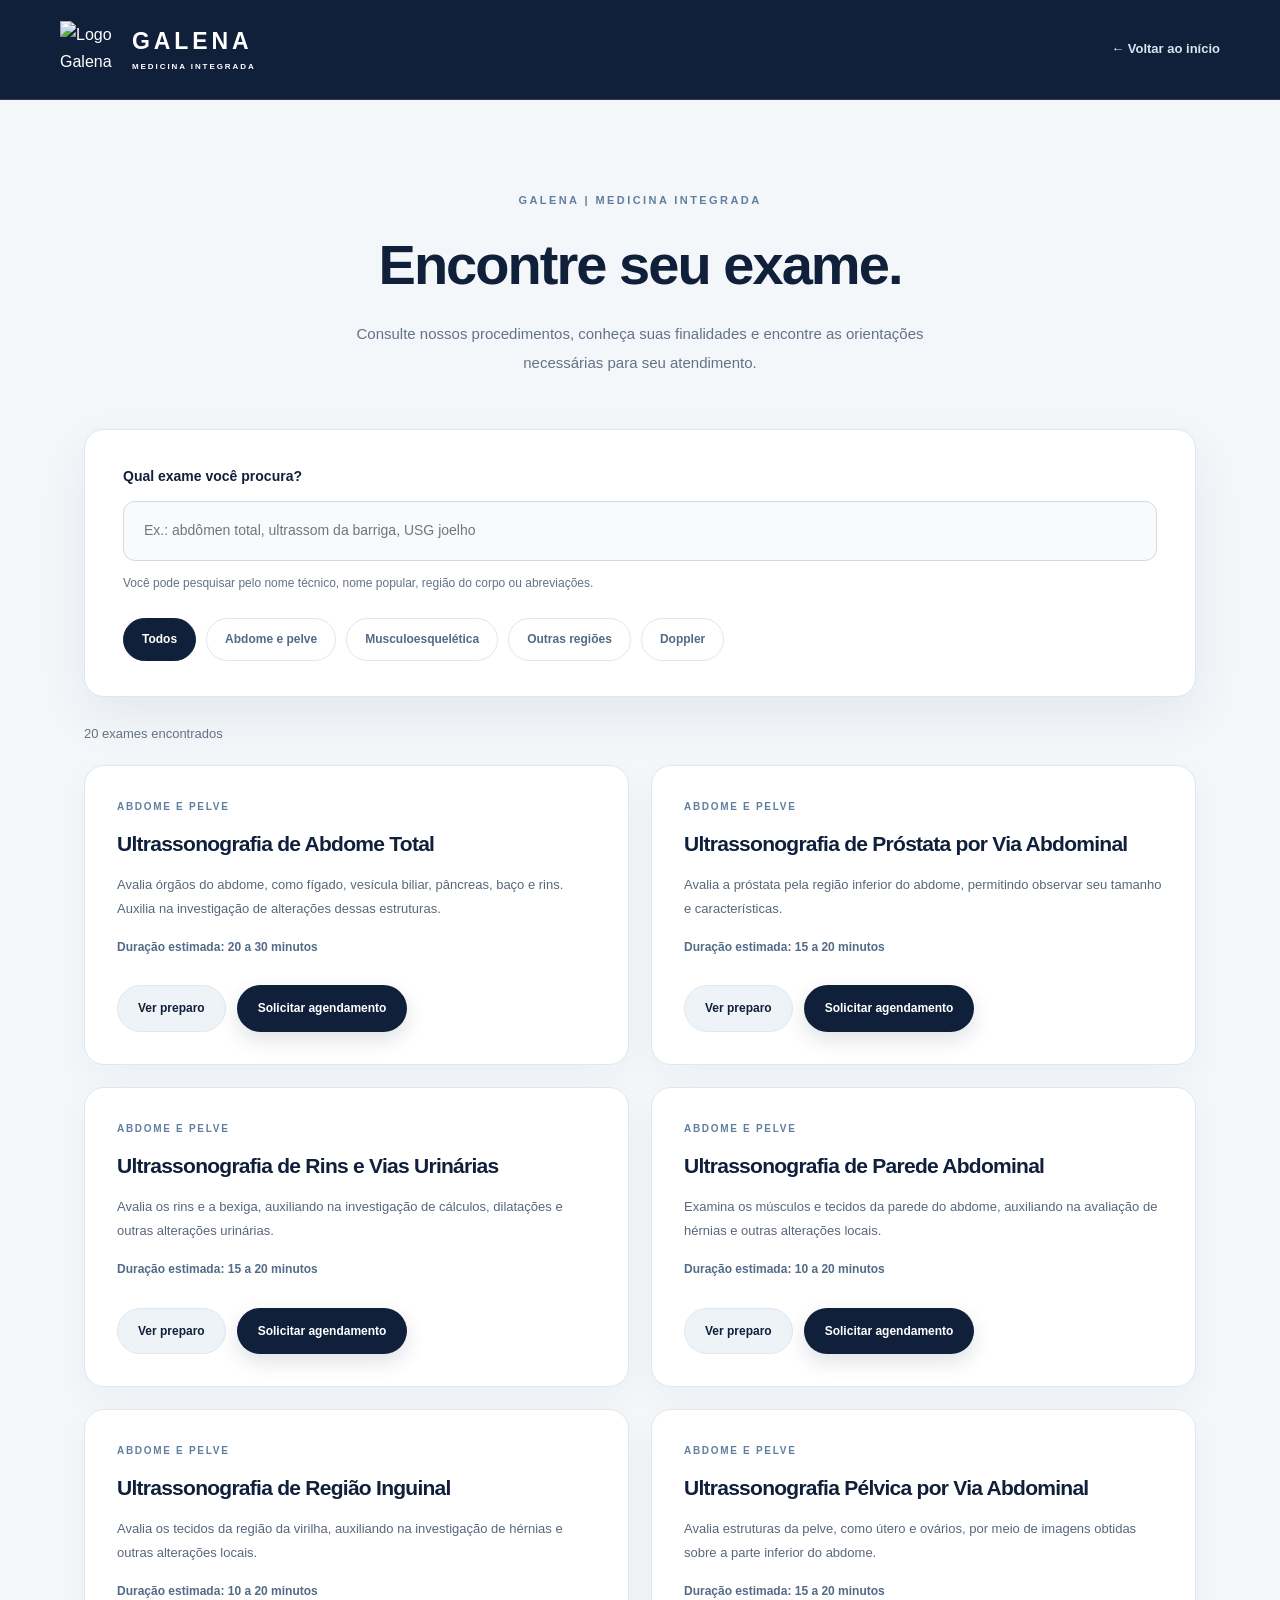
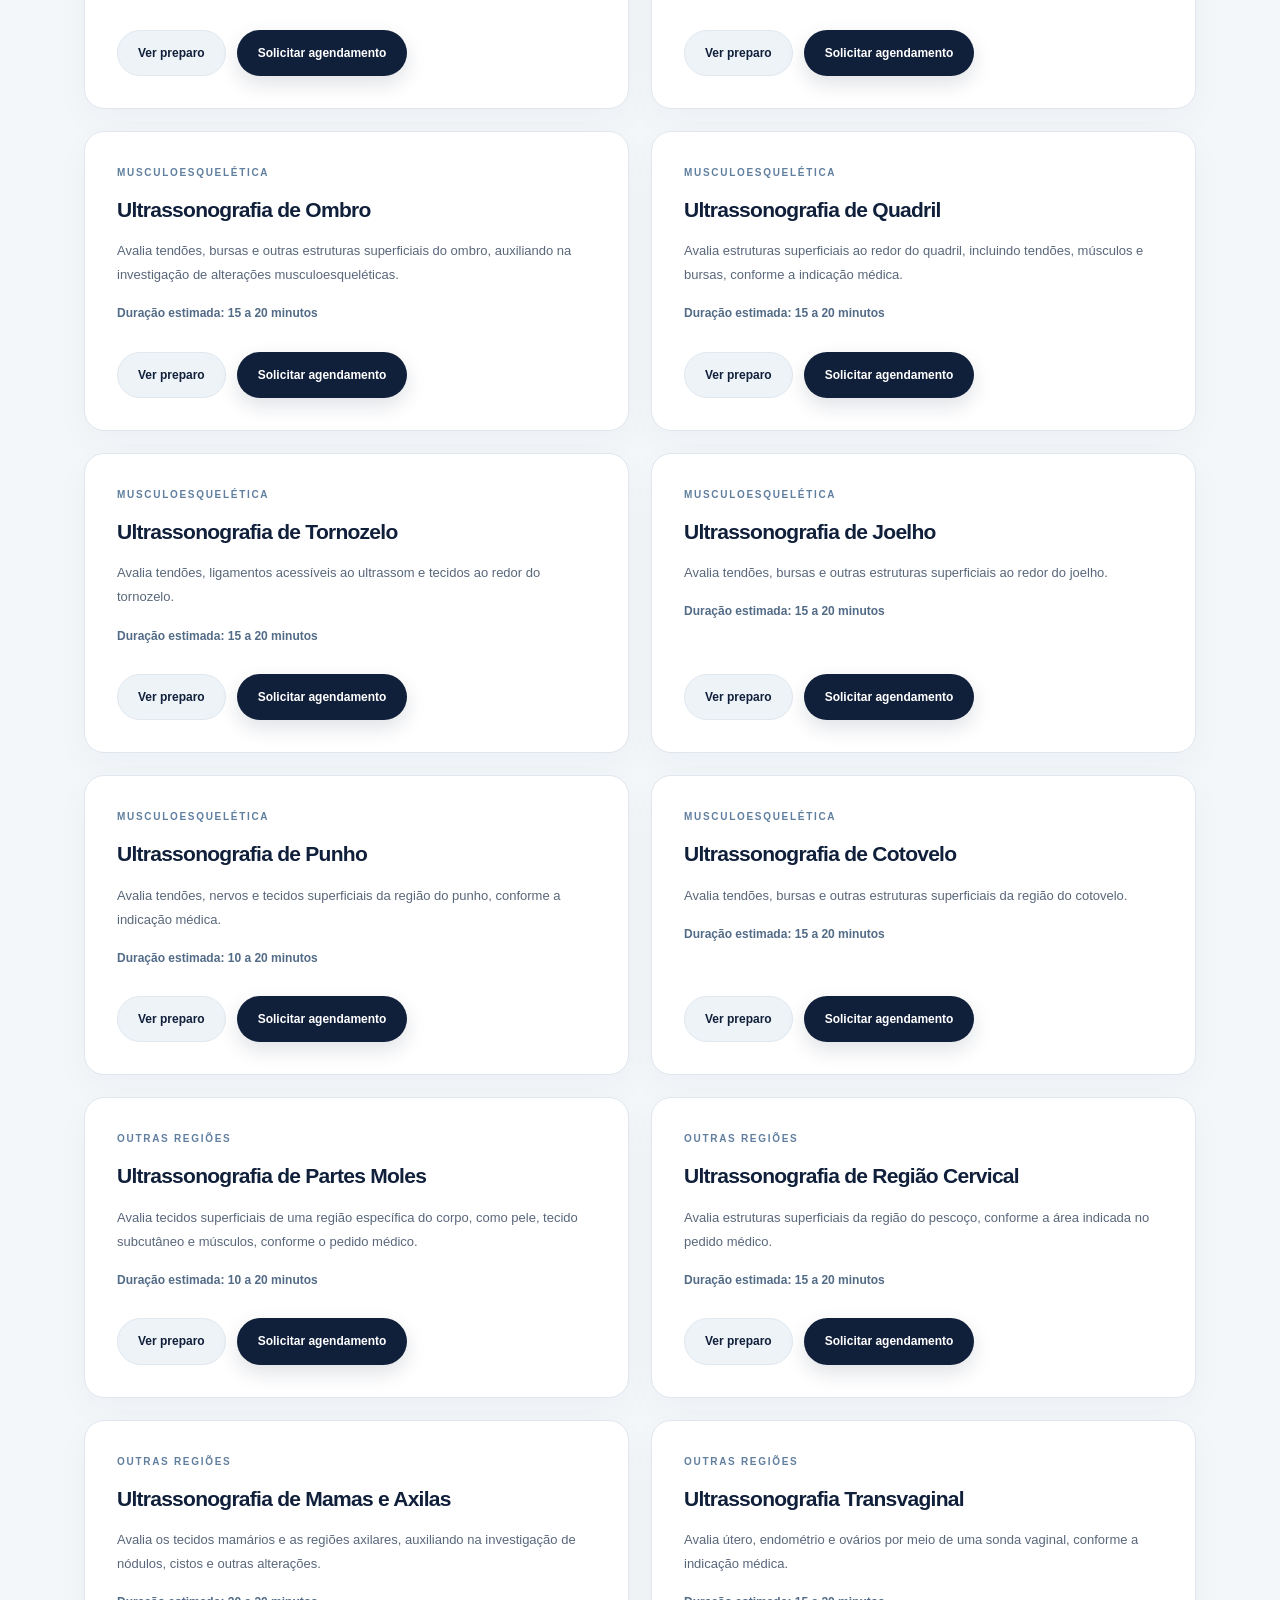
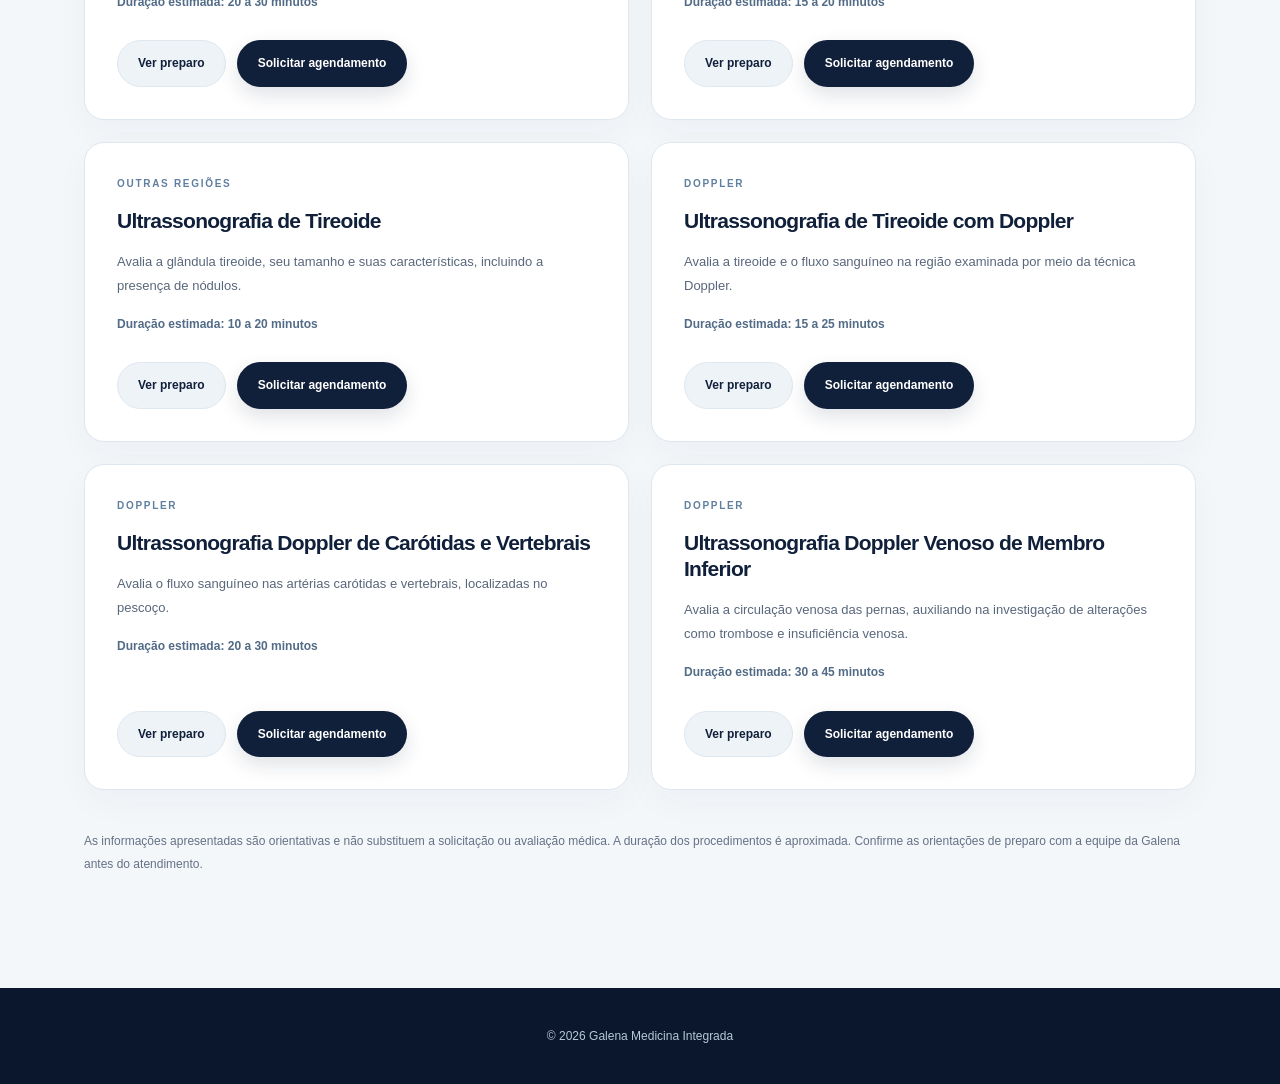
==== exame.html @ 88da8efa "Update exame.html" ====
<!DOCTYPE html>
<html lang="pt-BR">
<head>
  <meta charset="UTF-8">
  <meta name="viewport" content="width=device-width, initial-scale=1.0">
  <meta name="description" content="Consulte exames, orientações e preparos da Galena Medicina Integrada.">
  <title>Exames e Preparos | Galena Medicina Integrada</title>
  <link rel="icon" type="image/png" href="favicon.png">
  <link rel="shortcut icon" href="favicon.png">

  <link href="https://fonts.googleapis.com/css2?family=Montserrat:wght@400;500;600;700;800&family=Playfair+Display:wght@600;700&display=swap" rel="stylesheet">

  
<style>
  :root {
    --azul: #101f3a;
    --azul2: #1b304f;
    --detalhe: #7895b1;
    --texto: #26354b;
    --cinza: #657185;
    --fundo: #f4f7fa;
    --borda: #dfe6ee;
    --branco: #ffffff;
    --sombra: 0 20px 50px rgba(16, 31, 58, 0.065);
  }

  *,
  *::before,
  *::after {
    box-sizing: border-box;
  }

  html {
    scroll-behavior: smooth;
  }

  body {
    margin: 0;
    background: var(--fundo);
    color: var(--texto);
    font-family: "Inter", Arial, sans-serif;
    line-height: 1.7;
  }

  button,
  input,
  a {
    font: inherit;
  }

  button {
    cursor: pointer;
  }

  a {
    text-decoration: none;
    color: inherit;
  }

  button:focus-visible,
  a:focus-visible,
  input:focus-visible {
    outline: 3px solid #8bbce7;
    outline-offset: 3px;
  }

  /* CABEÇALHO */

  header {
    background: var(--azul);
    border-bottom: 1px solid rgba(255, 255, 255, 0.12);
    min-height: 100px;
    padding: 14px max(24px, calc((100vw - 1160px) / 2));
    display: flex;
    align-items: center;
    justify-content: space-between;
    gap: 20px;
  }

  .logo {
    display: inline-flex;
    align-items: center;
    gap: 15px;
    color: #ffffff;
    min-width: 0;
  }

  .logo img {
    width: 57px;
    height: 57px;
    object-fit: contain;
    flex-shrink: 0;
  }

  .texto-logo {
    font-family: "Poppins", Arial, sans-serif;
    font-size: 23px;
    font-weight: 700;
    letter-spacing: 0.17em;
    line-height: 1.15;
  }

  .texto-logo span {
    display: block;
    font-family: "Inter", Arial, sans-serif;
    font-size: 8px;
    font-weight: 700;
    letter-spacing: 0.24em;
    margin-top: 7px;
  }

  .voltar {
    display: inline-flex;
    align-items: center;
    gap: 8px;
    color: #d8e5f0;
    font-size: 13px;
    font-weight: 600;
    transition: color 0.2s;
  }

  .voltar:hover {
    color: #ffffff;
  }

  /* CONTEÚDO PRINCIPAL */

  main {
    max-width: 1160px;
    margin: auto;
    padding: 85px 24px 100px;
  }

  .apresentacao {
    text-align: center;
    max-width: 780px;
    margin: 0 auto 52px;
  }

  .identificacao {
    display: inline-block;
    font-size: 11px;
    letter-spacing: 0.22em;
    font-weight: 800;
    color: #607f9f;
    text-transform: uppercase;
  }

  h1,
  h2,
  h3 {
    font-family: "Poppins", Arial, sans-serif;
    letter-spacing: -0.035em;
    line-height: 1.25;
  }

  h1 {
    font-size: clamp(36px, 4.6vw, 56px);
    font-weight: 800;
    color: var(--azul);
    margin: 18px 0 20px;
  }

  .apresentacao p {
    max-width: 640px;
    margin: 0 auto;
    color: var(--cinza);
    font-size: 15px;
    line-height: 1.9;
  }

  /* PESQUISA */

  .pesquisa {
    background: #ffffff;
    padding: 35px 38px;
    border: 1px solid var(--borda);
    border-radius: 20px;
    box-shadow: var(--sombra);
    margin-bottom: 25px;
  }

  .pesquisa label {
    display: block;
    font-size: 14px;
    font-weight: 700;
    color: var(--azul);
    margin-bottom: 12px;
  }

  .pesquisa input {
    width: 100%;
    border: 1px solid #cddae6;
    border-radius: 12px;
    padding: 17px 20px;
    outline: none;
    font-size: 14px;
    background: #f8fafc;
    color: var(--texto);
    transition: border-color 0.2s, box-shadow 0.2s;
  }

  .pesquisa input:focus {
    border-color: #7895b1;
    box-shadow: 0 0 0 4px rgba(120, 149, 177, 0.16);
  }

  .ajuda-pesquisa {
    font-size: 12px;
    color: var(--cinza);
    line-height: 1.7;
    margin: 12px 0 0;
  }

  /* FILTROS */

  .filtros {
    display: flex;
    flex-wrap: wrap;
    gap: 10px;
    margin-top: 25px;
  }

  .filtro {
    background: #ffffff;
    border: 1px solid var(--borda);
    color: #526b86;
    padding: 10px 18px;
    border-radius: 100px;
    font-size: 12px;
    font-weight: 700;
    transition: all 0.2s;
  }

  .filtro:hover {
    border-color: var(--detalhe);
    background: #f2f6fa;
  }

  .filtro.ativo {
    background: var(--azul);
    color: #ffffff;
    border-color: var(--azul);
  }

  .contador {
    font-size: 13px;
    color: var(--cinza);
    margin: 26px 0 20px;
  }

  /* LISTA DE EXAMES */

  .lista-exames {
    display: grid;
    grid-template-columns: repeat(2, minmax(0, 1fr));
    gap: 22px;
  }

  .cartao-exame {
    background: #ffffff;
    border: 1px solid var(--borda);
    border-radius: 20px;
    padding: 32px;
    display: flex;
    flex-direction: column;
    gap: 16px;
    box-shadow: 0 12px 35px rgba(16, 31, 58, 0.035);
    transition:
      transform 0.25s,
      box-shadow 0.25s,
      border-color 0.25s;
  }

  .cartao-exame:hover {
    transform: translateY(-3px);
    border-color: #c8d8e6;
    box-shadow: var(--sombra);
  }

  .categoria {
    font-size: 10px;
    text-transform: uppercase;
    letter-spacing: 0.17em;
    color: #607f9f;
    font-weight: 800;
  }

  .cartao-exame h2 {
    font-size: 21px;
    font-weight: 700;
    color: var(--azul);
    margin: 0;
  }

  .descricao {
    font-size: 13px;
    line-height: 1.85;
    color: #59677b;
    margin: 0;
  }

  .duracao {
    font-size: 12px;
    color: #526b86;
    font-weight: 700;
  }

  /* BOTÕES */

  .acoes {
    display: flex;
    flex-wrap: wrap;
    gap: 11px;
    margin-top: auto;
    padding-top: 12px;
  }

  .botao {
    display: inline-flex;
    align-items: center;
    justify-content: center;
    min-height: 46px;
    padding: 12px 20px;
    border-radius: 100px;
    font-size: 12px;
    font-weight: 700;
    text-align: center;
    border: 1px solid transparent;
    cursor: pointer;
    transition:
      background 0.2s,
      color 0.2s,
      transform 0.2s;
  }

  .botao:hover {
    transform: translateY(-2px);
  }

  .botao-secundario {
    background: #eef3f8;
    color: var(--azul);
    border-color: #dfe7ef;
  }

  .botao-secundario:hover {
    background: #e0eaf3;
  }

  .botao-whatsapp {
    background: var(--azul);
    color: #ffffff;
    box-shadow: 0 8px 20px rgba(16, 31, 58, 0.13);
  }

  .botao-whatsapp:hover {
    background: var(--azul2);
  }

  /* PREPARO DOS EXAMES */

  .preparo {
    display: none;
    background: #f4f7fa;
    padding: 20px;
    border-radius: 13px;
    border: 1px solid var(--borda);
  }

  .preparo.aberto {
    display: block;
  }

  .preparo h3 {
    color: var(--azul);
    font-size: 14px;
    margin: 0 0 9px;
  }

  .preparo p {
    color: #59677b;
    font-size: 12px;
    line-height: 1.85;
    margin: 0;
  }

  /* AVISOS */

  .aviso {
    margin-top: 40px;
    color: var(--cinza);
    font-size: 12px;
    line-height: 1.9;
  }

  .vazio {
    grid-column: 1 / -1;
    background: #ffffff;
    border: 1px solid var(--borda);
    border-radius: 18px;
    padding: 45px;
    text-align: center;
    color: var(--cinza);
    font-size: 14px;
  }

  /* PÁGINA INDIVIDUAL DO EXAME */

  .pagina-exame {
    max-width: 900px;
    margin: auto;
    padding: 55px;
    background: #ffffff;
    border: 1px solid var(--borda);
    border-radius: 22px;
    box-shadow: var(--sombra);
  }

  .pagina-exame h1 {
    font-size: clamp(29px, 4vw, 44px);
  }

  .pagina-exame > .descricao {
    font-size: 15px;
  }

  .informacao-exame {
    border-top: 1px solid var(--borda);
    margin-top: 28px;
    padding-top: 23px;
  }

  .informacao-exame h2 {
    color: var(--azul);
    font-size: 18px;
  }

  .informacao-exame p {
    color: #59677b;
    font-size: 14px;
    line-height: 1.85;
  }

  .oculto {
    display: none !important;
  }

  /* RODAPÉ */

  footer {
    background: #0b172c;
    color: #b7c9da;
    text-align: center;
    padding: 38px 20px;
    font-size: 12px;
  }

  /* RESPONSIVIDADE */

  @media (max-width: 700px) {
    header {
      min-height: 82px;
      padding: 12px 18px;
    }

    .logo {
      gap: 10px;
    }

    .logo img {
      width: 43px;
      height: 43px;
    }

    .texto-logo {
      font-size: 17px;
      letter-spacing: 0.12em;
    }

    .texto-logo span {
      font-size: 6px;
      letter-spacing: 0.16em;
    }

    .voltar {
      font-size: 11px;
    }

    main {
      padding: 55px 17px 75px;
    }

    .apresentacao {
      margin-bottom: 34px;
    }

    .apresentacao p {
      font-size: 13px;
    }

    .pesquisa {
      padding: 23px 20px;
    }

    .lista-exames {
      grid-template-columns: 1fr;
      gap: 16px;
    }

    .cartao-exame {
      padding: 25px;
    }

    .cartao-exame h2 {
      font-size: 19px;
    }

    .acoes .botao {
      flex: 1;
    }

    .pagina-exame {
      padding: 28px 23px;
    }

    .filtros {
      gap: 8px;
    }

    .filtro {
      padding: 9px 13px;
      font-size: 11px;
    }
  }

  @media (max-width: 380px) {
    .texto-logo {
      font-size: 14px;
    }

    .logo img {
      width: 35px;
      height: 35px;
    }

    .voltar {
      font-size: 10px;
    }

    .acoes {
      flex-direction: column;
    }

    .acoes .botao {
      width: 100%;
    }
  }

  @media (prefers-reduced-motion: reduce) {
    *,
    *::before,
    *::after {
      transition: none !important;
      scroll-behavior: auto !important;
    }
  }
</style>

</head>

<body>

<header>
  <a class="logo" href="index.html">
    <img src="https://i.postimg.cc/yY9Yd94c/OIP.jpg" alt="Logo Galena">
    <div class="texto-logo">
      GALENA
      <span>MEDICINA INTEGRADA</span>
    </div>
  </a>

  <a class="voltar" href="index.html">
    ← Voltar ao início
  </a>
</header>

<main>

  <section id="catalogo">

    <div class="apresentacao">
      <span class="identificacao">
        GALENA | MEDICINA INTEGRADA
      </span>

      <h1>Encontre seu exame.</h1>

      <p>
        Consulte nossos procedimentos, conheça suas finalidades
        e encontre as orientações necessárias para seu atendimento.
      </p>
    </div>

    <div class="pesquisa">
      <label for="busca">
        Qual exame você procura?
      </label>

      <input
        type="search"
        id="busca"
        placeholder="Ex.: abdômen total, ultrassom da barriga, USG joelho"
        autocomplete="off"
      >

      <p class="ajuda-pesquisa">
        Você pode pesquisar pelo nome técnico, nome popular,
        região do corpo ou abreviações.
      </p>

      <div class="filtros" id="filtros"></div>
    </div>

    <p class="contador" id="contador" role="status"></p>

    <div class="lista-exames" id="lista-exames"></div>

    <p class="aviso">
      As informações apresentadas são orientativas e não substituem
      a solicitação ou avaliação médica. A duração dos procedimentos
      é aproximada. Confirme as orientações de preparo com a equipe
      da Galena antes do atendimento.
    </p>

  </section>

  <section class="pagina-exame oculto" id="detalhe">

    <span class="identificacao">
      GALENA | MEDICINA INTEGRADA
    </span>

    <h1 id="titulo-exame"></h1>

    <p class="descricao" id="descricao-exame"></p>

    <div class="informacao-exame">
      <h2>Sobre o exame</h2>
      <p id="sobre-exame"></p>
    </div>

    <div class="informacao-exame">
      <h2>Duração estimada</h2>
      <p id="tempo-exame"></p>
    </div>

    <div class="informacao-exame">
      <h2>Preparo e orientações</h2>
      <p id="preparo-exame"></p>
      <p>
        Confirme o preparo específico no momento do agendamento.
      </p>
    </div>

    <div class="acoes">
      <a
        id="botao-agendamento"
        class="botao botao-whatsapp"
        target="_blank"
        rel="noopener noreferrer"
      >
        Solicitar agendamento pelo WhatsApp
      </a>

      <a href="exames.html" class="botao botao-secundario">
        Ver todos os exames
      </a>
    </div>

  </section>

</main>

<footer>
  © 2026 Galena Medicina Integrada
</footer>

<script>
"use strict";

/* ==========================================
   CONFIGURAÇÕES
========================================== */

const WHATSAPP = "5541996895420";

const categorias = [
  "Todos",
  "Abdome e pelve",
  "Musculoesquelética",
  "Outras regiões",
  "Doppler"
];

/* ==========================================
   CATÁLOGO DE EXAMES
========================================== */

const exames = [

  {
    id: "abdominal",
    nome: "Ultrassonografia de Abdome Total",
    categoria: "Abdome e pelve",
    tempo: "20 a 30 minutos",
    descricao: "Avalia órgãos do abdome, como fígado, vesícula biliar, pâncreas, baço e rins. Auxilia na investigação de alterações dessas estruturas.",
    preparo: "Conforme orientação informada pela clínica: exames pela manhã, 8 horas de jejum; à tarde, 6 horas de jejum. Confirme as orientações sobre água e medicamentos com a equipe.",
    termos: [
      "abdomen", "abdômen", "abdome",
      "abdomen total", "abdômen total",
      "abdome total", "abd total",
      "barriga", "ultrassom da barriga",
      "ultrassom abdominal", "eco abdominal",
      "ecografia abdominal", "usg abdomen",
      "usg abdome", "usg abd total",
      "figado", "fígado", "vesicula",
      "vesícula", "ultrassom de abdomen"
    ]
  },

  {
    id: "prostata",
    nome: "Ultrassonografia de Próstata por Via Abdominal",
    categoria: "Abdome e pelve",
    tempo: "15 a 20 minutos",
    descricao: "Avalia a próstata pela região inferior do abdome, permitindo observar seu tamanho e características.",
    preparo: "Geralmente requer bexiga cheia. Confirme com a equipe a quantidade de água e a antecedência necessária.",
    termos: [
      "prostata", "próstata", "prostatica",
      "prostática", "ultrassom da prostata",
      "ultrassom de próstata", "usg prostata",
      "eco prostata", "prostata abdominal",
      "prostata pela barriga",
      "ultrassom masculino",
      "ultrassom prostatico"
    ]
  },

  {
    id: "rins",
    nome: "Ultrassonografia de Rins e Vias Urinárias",
    categoria: "Abdome e pelve",
    tempo: "15 a 20 minutos",
    descricao: "Avalia os rins e a bexiga, auxiliando na investigação de cálculos, dilatações e outras alterações urinárias.",
    preparo: "Geralmente requer bexiga cheia. Confirme as orientações específicas com a equipe.",
    termos: [
      "rim", "rins", "bexiga",
      "vias urinarias", "vias urinárias",
      "aparelho urinario", "trato urinario",
      "ultrassom dos rins", "usg rins",
      "eco rins", "ultrassom da bexiga",
      "pedra nos rins", "calculo renal",
      "cálculo renal", "renal",
      "ultrassom renal"
    ]
  },

  {
    id: "parede",
    nome: "Ultrassonografia de Parede Abdominal",
    categoria: "Abdome e pelve",
    tempo: "10 a 20 minutos",
    descricao: "Examina os músculos e tecidos da parede do abdome, auxiliando na avaliação de hérnias e outras alterações locais.",
    preparo: "Em geral, não exige preparo específico. Confirme as orientações no agendamento.",
    termos: [
      "parede abdominal", "parede da barriga",
      "musculo da barriga", "músculo abdominal",
      "hernia abdominal", "hérnia abdominal",
      "hernia umbilical", "umbigo",
      "usg parede abdominal",
      "ultrassom parede abdominal",
      "caroço na barriga"
    ]
  },

  {
    id: "inguinal",
    nome: "Ultrassonografia de Região Inguinal",
    categoria: "Abdome e pelve",
    tempo: "10 a 20 minutos",
    descricao: "Avalia os tecidos da região da virilha, auxiliando na investigação de hérnias e outras alterações locais.",
    preparo: "Em geral, não exige preparo específico. Utilize roupas que facilitem o acesso à região.",
    termos: [
      "inguinal", "virilha",
      "regiao inguinal", "região inguinal",
      "hernia inguinal", "hérnia inguinal",
      "ultrassom da virilha",
      "usg inguinal", "caroço na virilha",
      "eco inguinal"
    ]
  },

  {
    id: "pelvica",
    nome: "Ultrassonografia Pélvica por Via Abdominal",
    categoria: "Abdome e pelve",
    tempo: "15 a 20 minutos",
    descricao: "Avalia estruturas da pelve, como útero e ovários, por meio de imagens obtidas sobre a parte inferior do abdome.",
    preparo: "Geralmente requer bexiga cheia. Confirme as orientações no agendamento.",
    termos: [
      "pelvica", "pélvica", "pelve",
      "ultrassom pelvico", "ultrassom pélvico",
      "usg pelvica", "eco pelvica",
      "ultrassom do utero", "útero",
      "ovarios", "ovários",
      "pelvica abdominal",
      "ultrassom ginecologico abdominal"
    ]
  },

  {
    id: "ombro",
    nome: "Ultrassonografia de Ombro",
    categoria: "Musculoesquelética",
    tempo: "15 a 20 minutos",
    descricao: "Avalia tendões, bursas e outras estruturas superficiais do ombro, auxiliando na investigação de alterações musculoesqueléticas.",
    preparo: "Utilize roupa que facilite o acesso ao ombro.",
    termos: [
      "ombro", "usg ombro",
      "ultrassom do ombro", "eco ombro",
      "manguito rotador", "tendao ombro",
      "tendão do ombro", "bursa ombro",
      "ultrassom ombro direito",
      "ultrassom ombro esquerdo"
    ]
  },

  {
    id: "quadril",
    nome: "Ultrassonografia de Quadril",
    categoria: "Musculoesquelética",
    tempo: "15 a 20 minutos",
    descricao: "Avalia estruturas superficiais ao redor do quadril, incluindo tendões, músculos e bursas, conforme a indicação médica.",
    preparo: "Utilize roupa que facilite o acesso à região do quadril.",
    termos: [
      "quadril", "anca",
      "usg quadril", "eco quadril",
      "ultrassom do quadril",
      "bursa quadril", "tendao quadril",
      "quadril direito", "quadril esquerdo",
      "quadril ad"
    ]
  },

  {
    id: "tornozelo",
    nome: "Ultrassonografia de Tornozelo",
    categoria: "Musculoesquelética",
    tempo: "15 a 20 minutos",
    descricao: "Avalia tendões, ligamentos acessíveis ao ultrassom e tecidos ao redor do tornozelo.",
    preparo: "Utilize roupa e calçado que facilitem o acesso ao tornozelo.",
    termos: [
      "tornozelo", "usg tornozelo",
      "ultrassom do tornozelo",
      "eco tornozelo", "tendao aquiles",
      "tendão de aquiles", "calcanhar",
      "tornozelo direito",
      "tornozelo esquerdo"
    ]
  },

  {
    id: "joelho",
    nome: "Ultrassonografia de Joelho",
    categoria: "Musculoesquelética",
    tempo: "15 a 20 minutos",
    descricao: "Avalia tendões, bursas e outras estruturas superficiais ao redor do joelho.",
    preparo: "Utilize roupa que facilite o acesso ao joelho.",
    termos: [
      "joelho", "usg joelho",
      "ultrassom do joelho", "eco joelho",
      "tendao joelho", "bursa joelho",
      "joelho direito", "joelho esquerdo",
      "ultrassonografia joelho"
    ]
  },

  {
    id: "punho",
    nome: "Ultrassonografia de Punho",
    categoria: "Musculoesquelética",
    tempo: "10 a 20 minutos",
    descricao: "Avalia tendões, nervos e tecidos superficiais da região do punho, conforme a indicação médica.",
    preparo: "Em geral, não exige preparo específico. Evite acessórios que dificultem o acesso ao punho.",
    termos: [
      "punho", "pulso",
      "usg punho", "eco punho",
      "ultrassom do punho",
      "tunel do carpo", "túnel do carpo",
      "punho direito", "punho esquerdo",
      "ultrassom do pulso"
    ]
  },

  {
    id: "cotovelo",
    nome: "Ultrassonografia de Cotovelo",
    categoria: "Musculoesquelética",
    tempo: "15 a 20 minutos",
    descricao: "Avalia tendões, bursas e outras estruturas superficiais da região do cotovelo.",
    preparo: "Utilize roupa que facilite o acesso ao cotovelo.",
    termos: [
      "cotovelo", "usg cotovelo",
      "eco cotovelo",
      "ultrassom do cotovelo",
      "epicondilite", "tendao cotovelo",
      "cotovelo direito",
      "cotovelo esquerdo"
    ]
  },

  {
    id: "partes-moles",
    nome: "Ultrassonografia de Partes Moles",
    categoria: "Outras regiões",
    tempo: "10 a 20 minutos",
    descricao: "Avalia tecidos superficiais de uma região específica do corpo, como pele, tecido subcutâneo e músculos, conforme o pedido médico.",
    preparo: "Informe à equipe qual região do corpo será examinada. Em geral, não exige preparo específico.",
    termos: [
      "partes moles", "tecidos moles",
      "caroco", "caroço", "nodulo",
      "nódulo", "bolinha", "lombinho",
      "ultrassom partes moles",
      "usg partes moles",
      "ultrassom de tecidos",
      "ultrassom de nodulo",
      "massa superficial"
    ]
  },

  {
    id: "cervical",
    nome: "Ultrassonografia de Região Cervical",
    categoria: "Outras regiões",
    tempo: "15 a 20 minutos",
    descricao: "Avalia estruturas superficiais da região do pescoço, conforme a área indicada no pedido médico.",
    preparo: "Em geral, não exige preparo específico. Evite acessórios no pescoço.",
    termos: [
      "cervical", "regiao cervical",
      "região cervical", "pescoco",
      "pescoço", "ultrassom do pescoço",
      "usg cervical", "eco cervical",
      "caroço no pescoço",
      "ganglios cervicais",
      "gânglios no pescoço",
      "partes moles cervical"
    ]
  },

  {
    id: "mamas",
    nome: "Ultrassonografia de Mamas e Axilas",
    categoria: "Outras regiões",
    tempo: "20 a 30 minutos",
    descricao: "Avalia os tecidos mamários e as regiões axilares, auxiliando na investigação de nódulos, cistos e outras alterações.",
    preparo: "Em geral, não exige preparo específico. Leve exames anteriores, se disponíveis.",
    termos: [
      "mama", "mamas", "seio", "seios",
      "axila", "axilas", "mamaria",
      "mamária", "ultrassom das mamas",
      "ultrassom dos seios",
      "ultrassom da mama",
      "usg mama", "eco mamaria",
      "ultrassom axilar",
      "nodulo mama", "nódulo mamário",
      "caroço no seio"
    ]
  },

  {
    id: "transvaginal",
    nome: "Ultrassonografia Transvaginal",
    categoria: "Outras regiões",
    tempo: "15 a 20 minutos",
    descricao: "Avalia útero, endométrio e ovários por meio de uma sonda vaginal, conforme a indicação médica.",
    preparo: "Geralmente é realizado com a bexiga vazia. Confirme as orientações com a equipe.",
    termos: [
      "transvaginal", "vaginal",
      "ultrassom vaginal",
      "usg transvaginal",
      "eco transvaginal",
      "ultrassom intimo",
      "ultrassom íntimo",
      "ultrassom interno",
      "ultrassom ginecologico",
      "ultrassom do utero transvaginal"
    ]
  },

  {
    id: "tireoide",
    nome: "Ultrassonografia de Tireoide",
    categoria: "Outras regiões",
    tempo: "10 a 20 minutos",
    descricao: "Avalia a glândula tireoide, seu tamanho e suas características, incluindo a presença de nódulos.",
    preparo: "Em geral, não exige preparo específico. Evite acessórios no pescoço.",
    termos: [
      "tireoide", "tireóide", "tiroide",
      "tireoides", "usg tireoide",
      "ultrassom da tireoide",
      "eco tireoide",
      "ultrassom da garganta",
      "nodulo tireoide",
      "nódulo na tireoide",
      "pescoco", "pescoço"
    ]
  },

  {
    id: "doppler-tireoide",
    nome: "Ultrassonografia de Tireoide com Doppler",
    categoria: "Doppler",
    tempo: "15 a 25 minutos",
    descricao: "Avalia a tireoide e o fluxo sanguíneo na região examinada por meio da técnica Doppler.",
    preparo: "Em geral, não exige preparo específico. Confirme as orientações no agendamento.",
    termos: [
      "doppler tireoide",
      "doppler da tireoide",
      "tireoide com doppler",
      "doppler tireóide",
      "eco doppler tireoide",
      "ultrassom tireoide doppler",
      "vascularizacao tireoide",
      "vascularização tireoide"
    ]
  },

  {
    id: "doppler-carotidas",
    nome: "Ultrassonografia Doppler de Carótidas e Vertebrais",
    categoria: "Doppler",
    tempo: "20 a 30 minutos",
    descricao: "Avalia o fluxo sanguíneo nas artérias carótidas e vertebrais, localizadas no pescoço.",
    preparo: "Em geral, não exige preparo específico. Evite acessórios no pescoço.",
    termos: [
      "carotidas", "carótidas",
      "vertebrais", "doppler carotidas",
      "doppler das carotidas",
      "doppler cervical",
      "doppler do pescoco",
      "doppler do pescoço",
      "vasos do pescoço",
      "arterias do pescoco",
      "artérias do pescoço",
      "eco doppler carotidas",
      "doppler carotidas e vertebrais"
    ]
  },

  {
    id: "doppler-venoso",
    nome: "Ultrassonografia Doppler Venoso de Membro Inferior",
    categoria: "Doppler",
    tempo: "30 a 45 minutos",
    descricao: "Avalia a circulação venosa das pernas, auxiliando na investigação de alterações como trombose e insuficiência venosa.",
    preparo: "Em geral, não exige preparo específico. Confirme se o pedido é para uma perna ou ambas.",
    termos: [
      "doppler venoso", "doppler perna",
      "doppler pernas", "doppler das pernas",
      "doppler membro inferior",
      "doppler membros inferiores",
      "veias das pernas",
      "circulacao das pernas",
      "circulação das pernas",
      "trombose", "varizes",
      "eco doppler venoso",
      "doppler venoso mmii",
      "doppler venoso direito",
      "doppler venoso esquerdo"
    ]
  }

];

/* ==========================================
   PESQUISA INTELIGENTE
========================================== */

function normalizar(texto) {
  return String(texto || "")
    .toLocaleLowerCase("pt-BR")
    .normalize("NFD")
    .replace(/[\u0300-\u036f]/g, "")
    .replace(/[^a-z0-9]+/g, " ")
    .trim()
    .replace(/\s+/g, " ");
}

function corresponde(exame, consulta) {
  if (!consulta) return true;

  const termos = [exame.nome, ...exame.termos]
    .map(normalizar);

  if (termos.some(t => t.includes(consulta))) {
    return true;
  }

  const palavras = consulta.split(" ");

  return palavras.every(palavra =>
    termos.some(termo =>
      termo.split(" ").some(item =>
        item.startsWith(palavra)
      )
    )
  );
}

/* ==========================================
   MENSAGENS PERSONALIZADAS DO WHATSAPP
========================================== */

function mensagemWhatsApp(exame) {
  let complemento = "";

  if (exame.id === "abdominal") {
    complemento =
      "Gostaria também de confirmar o preparo de jejum conforme o horário disponível.";
  }

  else if (
    ["prostata", "rins", "pelvica"].includes(exame.id)
  ) {
    complemento =
      "Poderiam me orientar sobre o preparo da bexiga?";
  }

  else if (exame.id === "partes-moles") {
    complemento =
      "Gostaria de confirmar como informar a região do corpo que será examinada.";
  }

  else if (exame.id === "doppler-venoso") {
    complemento =
      "Poderiam confirmar as opções para uma ou ambas as pernas?";
  }

  else if (exame.id === "mamas") {
    complemento =
      "Gostaria de saber os horários disponíveis e as orientações para o atendimento.";
  }

  else {
    complemento =
      "Gostaria de saber os horários disponíveis e as orientações necessárias.";
  }

  return (
    "Olá! Vim pelo site da Galena Medicina Integrada " +
    "e gostaria de solicitar um agendamento para o exame:\n\n" +
    exame.nome +
    "\n\n" +
    complemento +
    "\n\nPoderiam me ajudar?"
  );
}

function linkWhatsApp(exame) {
  return (
    "https://wa.me/" +
    WHATSAPP +
    "?text=" +
    encodeURIComponent(mensagemWhatsApp(exame))
  );
}

/* ==========================================
   CATÁLOGO E FILTROS
========================================== */

const parametros = new URLSearchParams(
  window.location.search
);

const exameId = parametros.get("exame");

const exameSelecionado = exames.find(
  exame => exame.id === exameId
);

const catalogo = document.getElementById("catalogo");
const detalhe = document.getElementById("detalhe");

if (exameSelecionado) {

  catalogo.classList.add("oculto");
  detalhe.classList.remove("oculto");

  document.title =
    exameSelecionado.nome + " | Galena";

  document.getElementById("titulo-exame").textContent =
    exameSelecionado.nome;

  document.getElementById("descricao-exame").textContent =
    exameSelecionado.descricao;

  document.getElementById("sobre-exame").textContent =
    exameSelecionado.descricao;

  document.getElementById("tempo-exame").textContent =
    exameSelecionado.tempo + " (estimativa)";

  document.getElementById("preparo-exame").textContent =
    exameSelecionado.preparo;

  document.getElementById("botao-agendamento").href =
    linkWhatsApp(exameSelecionado);

} else {

  const busca = document.getElementById("busca");
  const filtros = document.getElementById("filtros");
  const lista = document.getElementById("lista-exames");
  const contador = document.getElementById("contador");

  let categoriaAtual = "Todos";

  function montarFiltros() {
    filtros.replaceChildren();

    categorias.forEach(categoria => {
      const botao = document.createElement("button");

      botao.type = "button";
      botao.className = "filtro";
      botao.textContent = categoria;

      if (categoria === categoriaAtual) {
        botao.classList.add("ativo");
      }

      botao.setAttribute(
        "aria-pressed",
        String(categoria === categoriaAtual)
      );

      botao.addEventListener("click", () => {
        categoriaAtual = categoria;
        montarFiltros();
        renderizar();
      });

      filtros.appendChild(botao);
    });
  }

  function renderizar() {
    const consulta = normalizar(busca.value);

    const resultados = exames.filter(exame => {
      const categoriaCorreta =
        categoriaAtual === "Todos" ||
        exame.categoria === categoriaAtual;

      return categoriaCorreta &&
        corresponde(exame, consulta);
    });

    contador.textContent =
      resultados.length +
      (resultados.length === 1
        ? " exame encontrado"
        : " exames encontrados");

    lista.replaceChildren();

    if (resultados.length === 0) {
      const vazio = document.createElement("p");

      vazio.className = "vazio";
      vazio.textContent =
        "Nenhum exame encontrado. Tente outro termo ou entre em contato com nossa equipe.";

      lista.appendChild(vazio);
      return;
    }

    resultados.forEach(exame => {

      const cartao = document.createElement("article");
      cartao.className = "cartao-exame";

      const categoria = document.createElement("span");
      categoria.className = "categoria";
      categoria.textContent = exame.categoria;

      const titulo = document.createElement("h2");
      titulo.textContent = exame.nome;

      const descricao = document.createElement("p");
      descricao.className = "descricao";
      descricao.textContent = exame.descricao;

      const duracao = document.createElement("span");
      duracao.className = "duracao";
      duracao.textContent =
        "Duração estimada: " + exame.tempo;

      const preparo = document.createElement("div");
      preparo.className = "preparo";

      const tituloPreparo = document.createElement("h3");
      tituloPreparo.textContent =
        "Preparo e orientações";

      const textoPreparo = document.createElement("p");
      textoPreparo.textContent = exame.preparo;

      preparo.append(tituloPreparo, textoPreparo);

      const acoes = document.createElement("div");
      acoes.className = "acoes";

      const botaoPreparo = document.createElement("button");
      botaoPreparo.type = "button";
      botaoPreparo.className =
        "botao botao-secundario";

      botaoPreparo.textContent =
        "Ver preparo";

      botaoPreparo.setAttribute(
        "aria-expanded", "false"
      );

      botaoPreparo.addEventListener("click", () => {
        const aberto =
          preparo.classList.toggle("aberto");

        botaoPreparo.textContent =
          aberto ? "Ocultar preparo" : "Ver preparo";

        botaoPreparo.setAttribute(
          "aria-expanded",
          String(aberto)
        );
      });

      const botaoWhatsApp = document.createElement("a");

      botaoWhatsApp.className =
        "botao botao-whatsapp";

      botaoWhatsApp.href =
        linkWhatsApp(exame);

      botaoWhatsApp.target = "_blank";
      botaoWhatsApp.rel = "noopener noreferrer";

      botaoWhatsApp.textContent =
        "Solicitar agendamento";

      acoes.append(
        botaoPreparo,
        botaoWhatsApp
      );

      cartao.append(
        categoria,
        titulo,
        descricao,
        duracao,
        preparo,
        acoes
      );

      lista.appendChild(cartao);
    });
  }

  busca.addEventListener("input", renderizar);

  montarFiltros();
  renderizar();
}
</script>

</body>
</html>
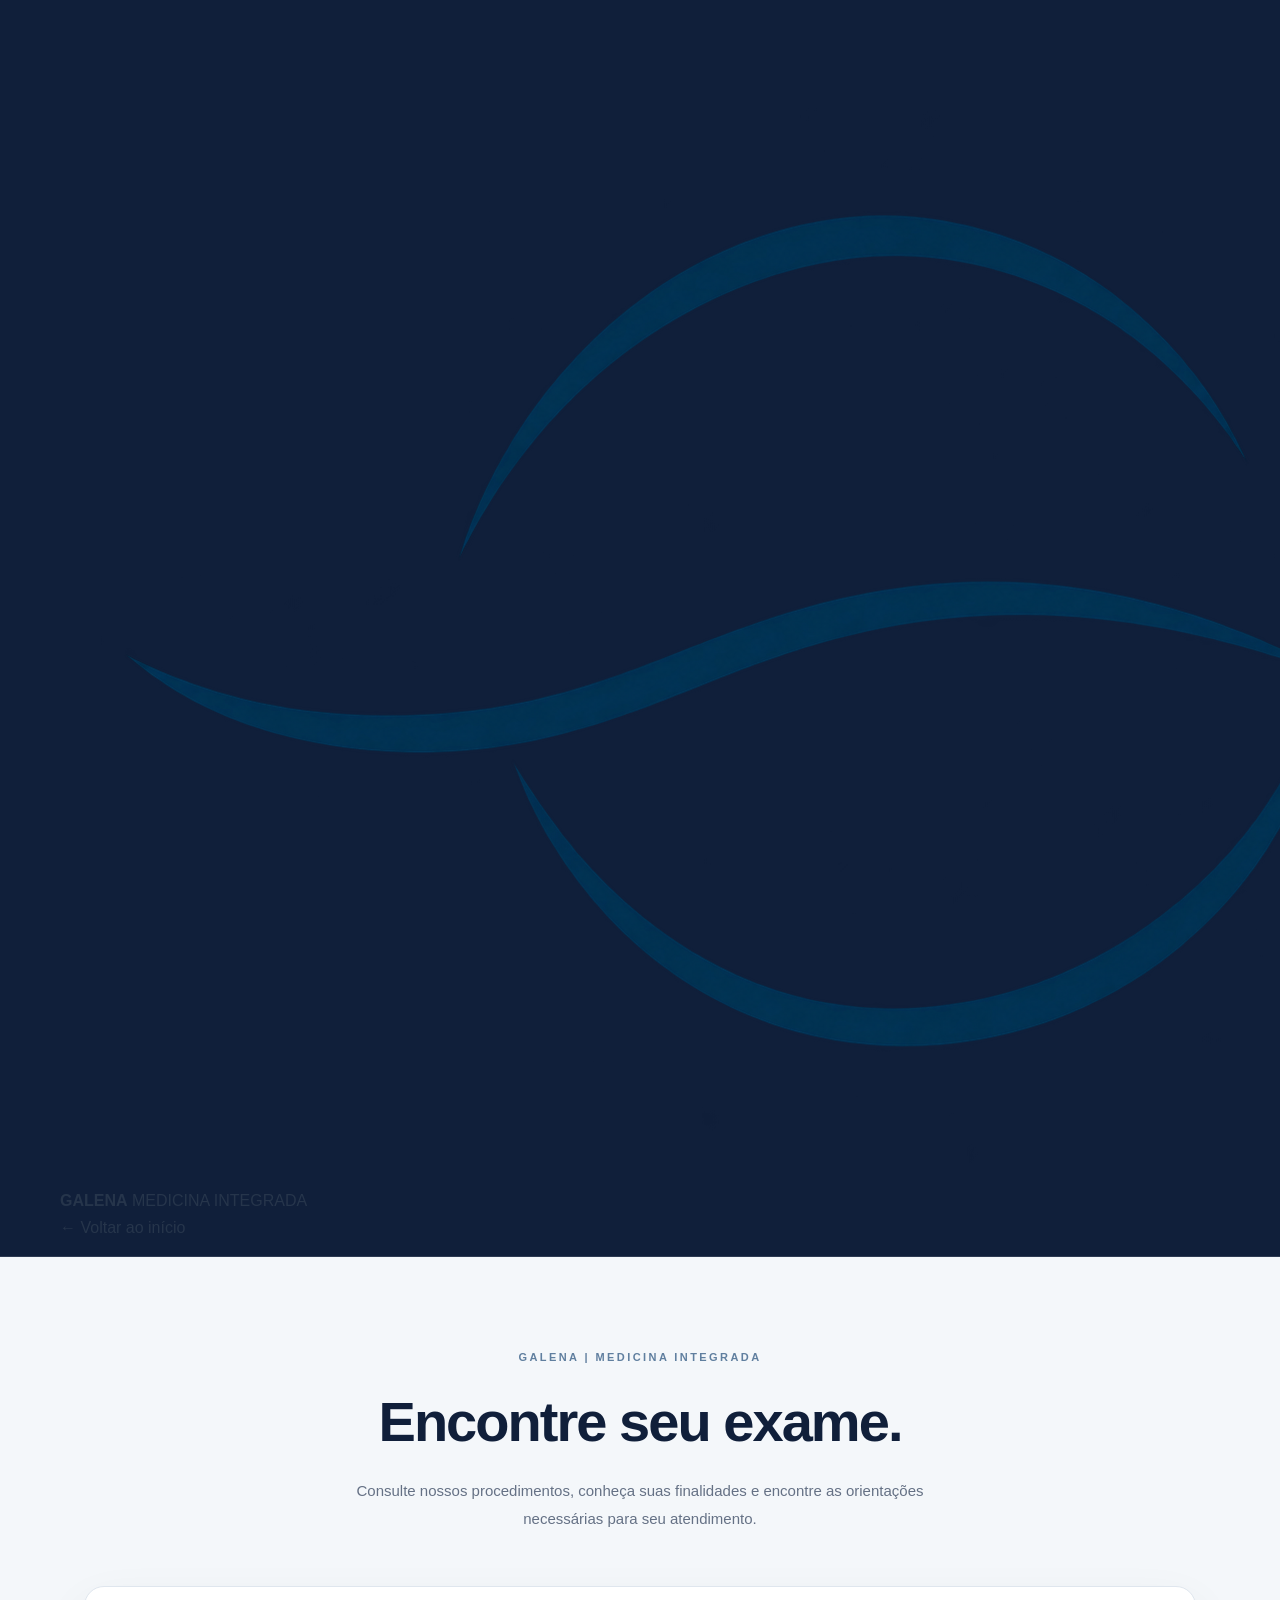
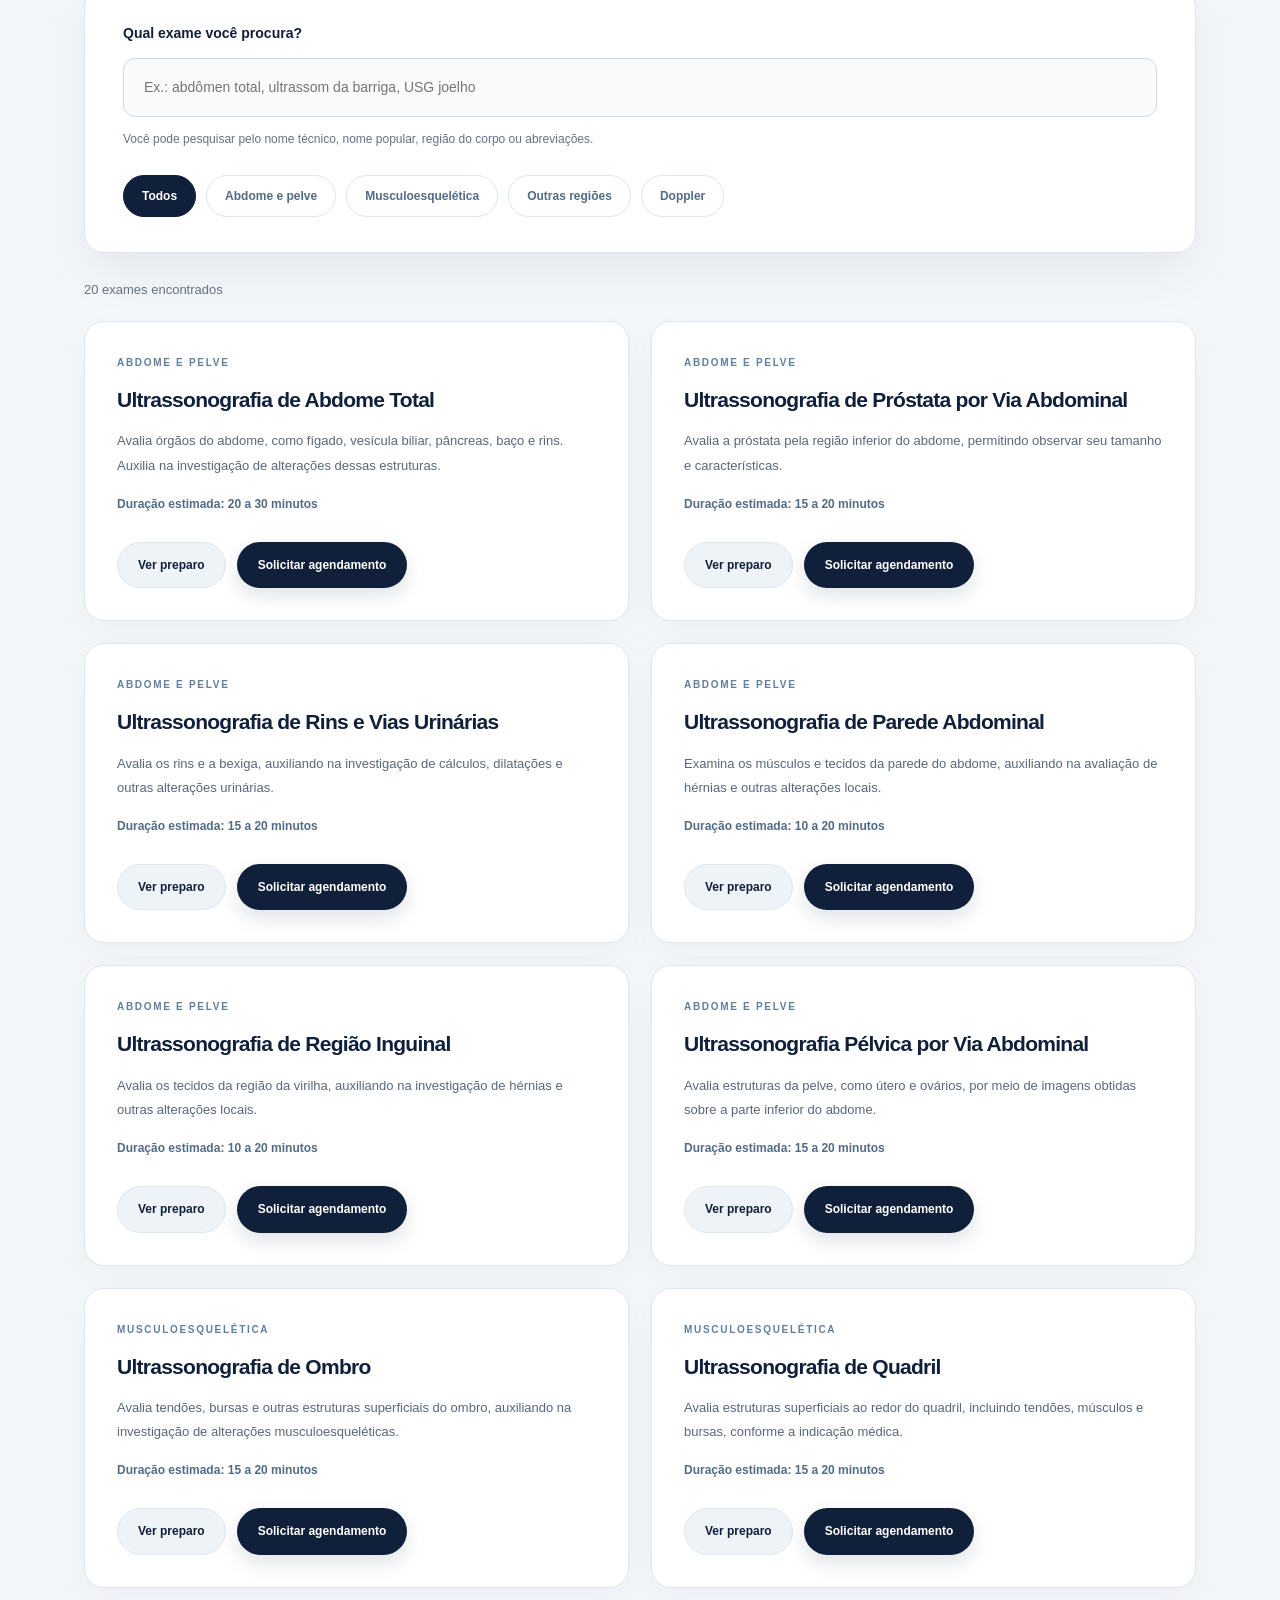
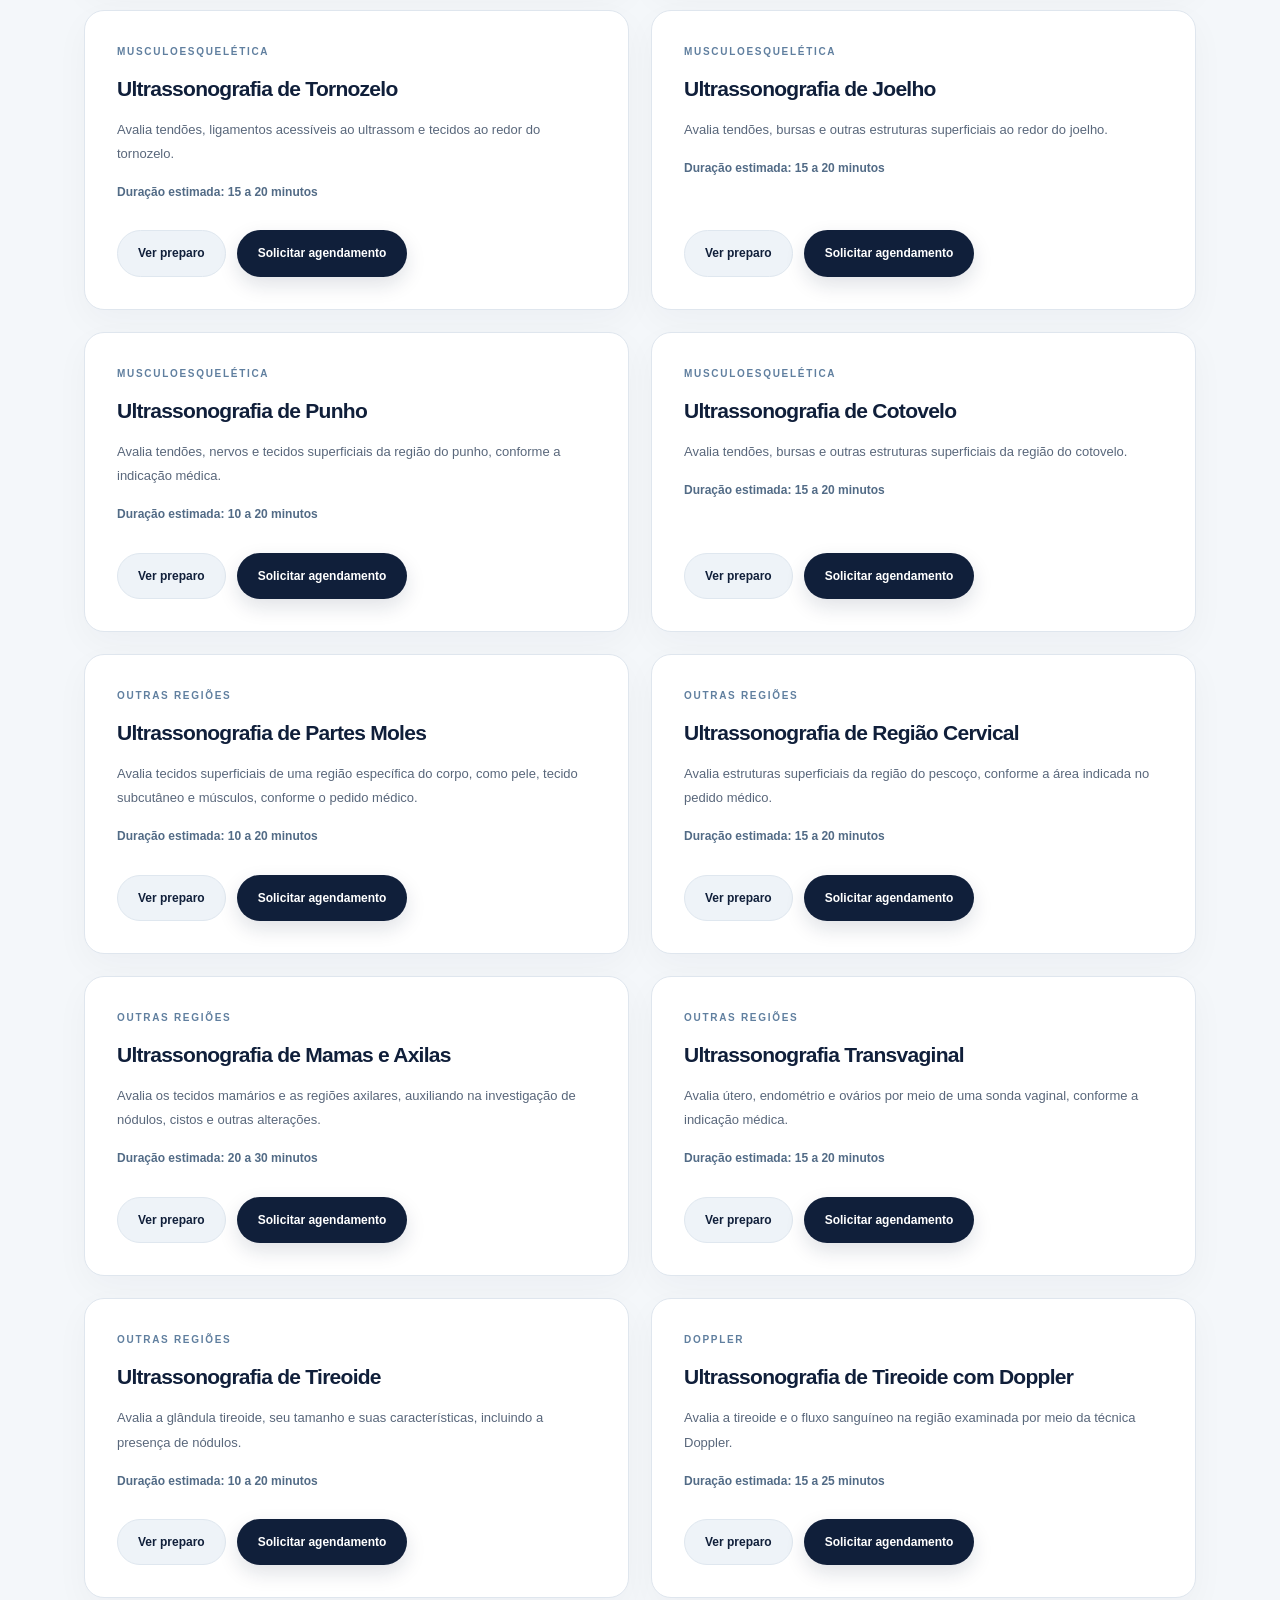
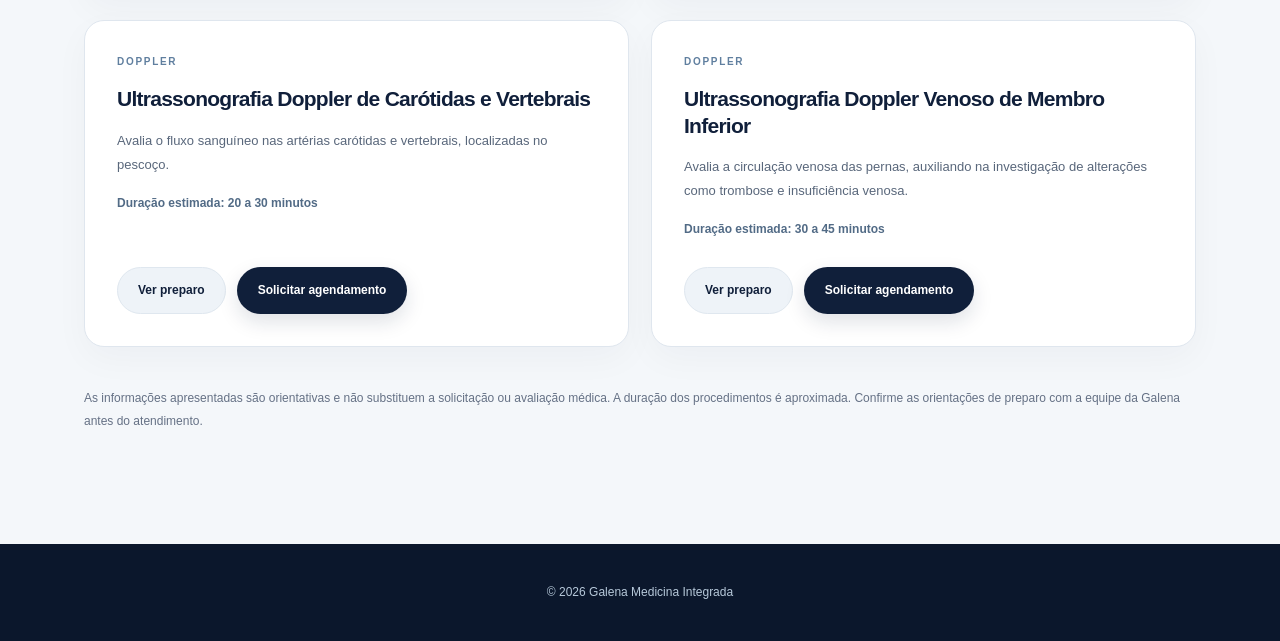
==== commit 55410bcc: "Update exame.html" ====
--- a/exame.html
+++ b/exame.html
@@ -572,19 +572,27 @@
 
 <body>
 
-<header>
-  <a class="logo" href="index.html">
-    <img src="https://i.postimg.cc/yY9Yd94c/OIP.jpg" alt="Logo Galena">
-    <div class="texto-logo">
-      GALENA
-      <span>MEDICINA INTEGRADA</span>
-    </div>
-  </a>
-
-  <a class="voltar" href="index.html">
-    ← Voltar ao início
-  </a>
+
+<header class="cabecalho-galena">
+  <div class="cabecalho-conteudo">
+
+    <a class="logo-galena" href="index.html" aria-label="Galena - Página inicial">
+      <img src="favicon.png" alt="Símbolo da Galena">
+
+      <div class="logo-galena-texto">
+        <strong>GALENA</strong>
+        <span>MEDICINA INTEGRADA</span>
+      </div>
+    </a>
+
+    <a class="voltar-galena" href="index.html">
+      <span>←</span>
+      Voltar ao início
+    </a>
+
+  </div>
 </header>
+
 
 <main>
 
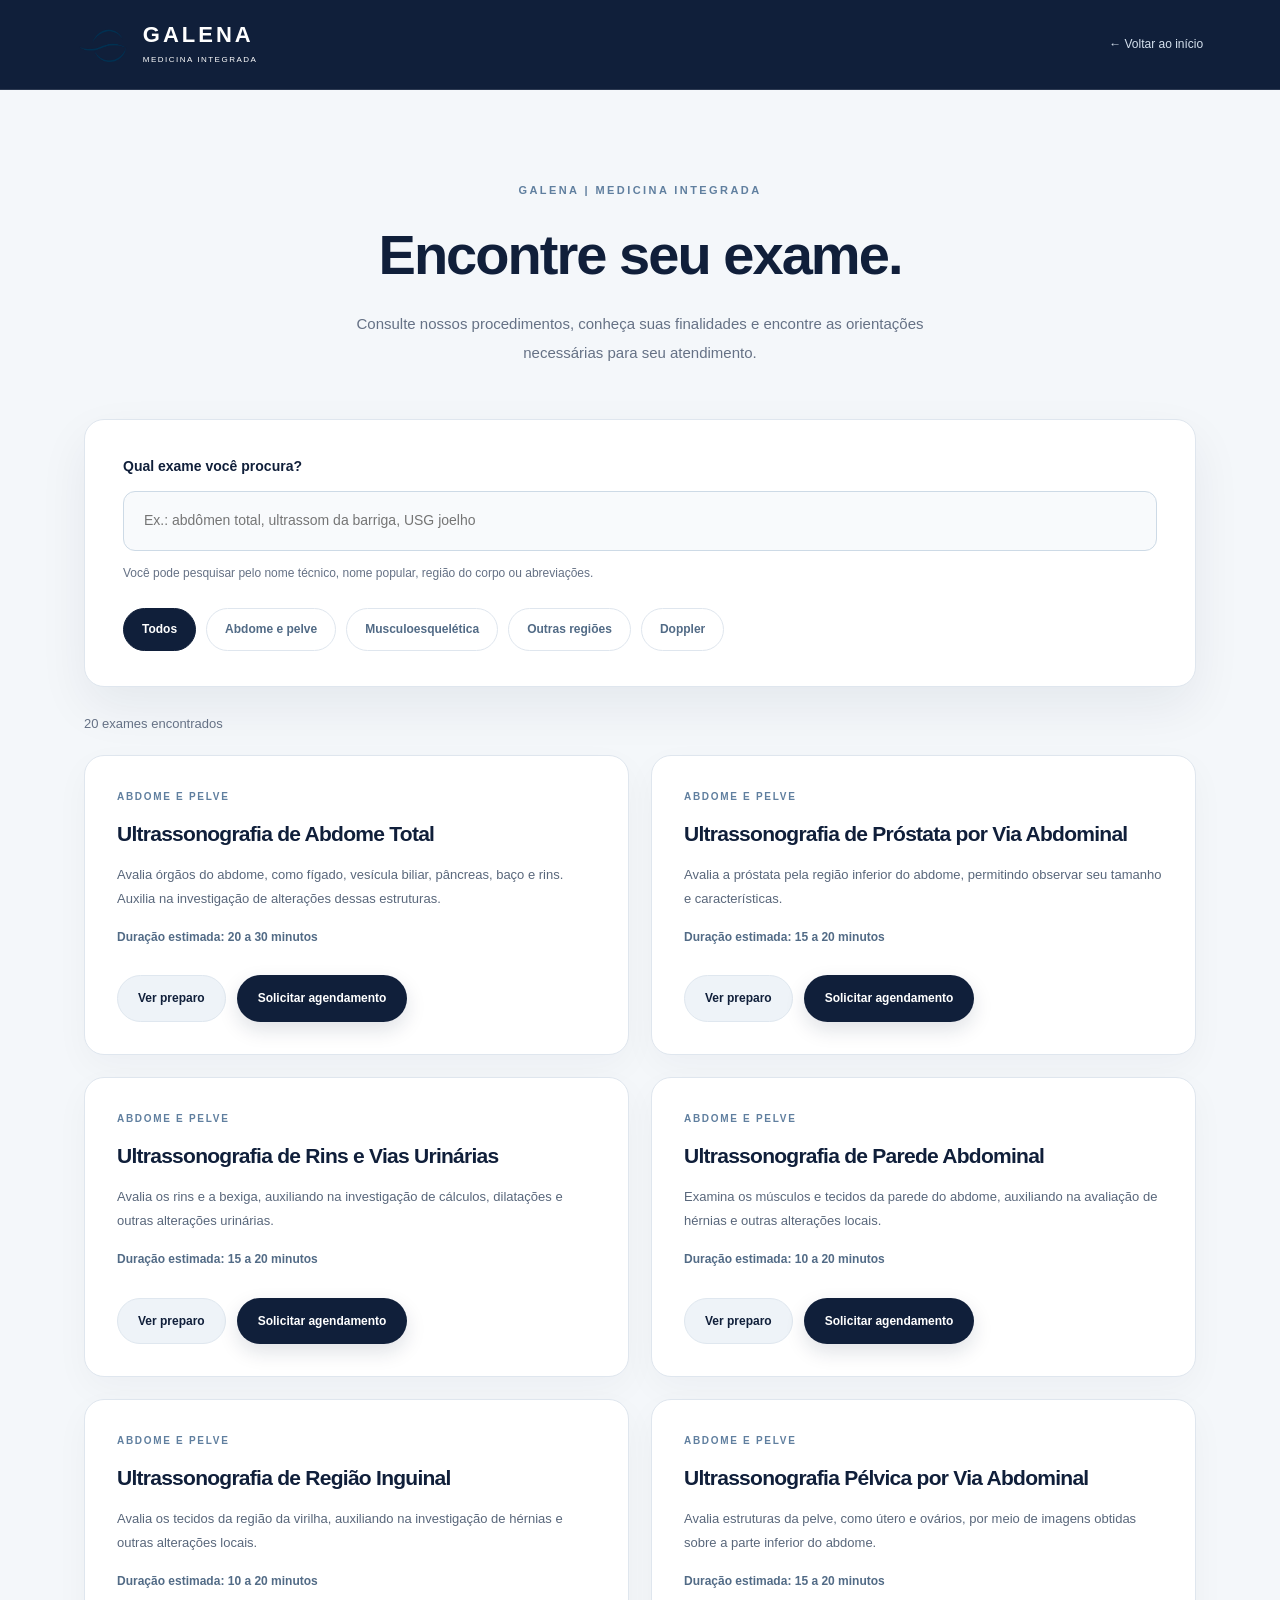
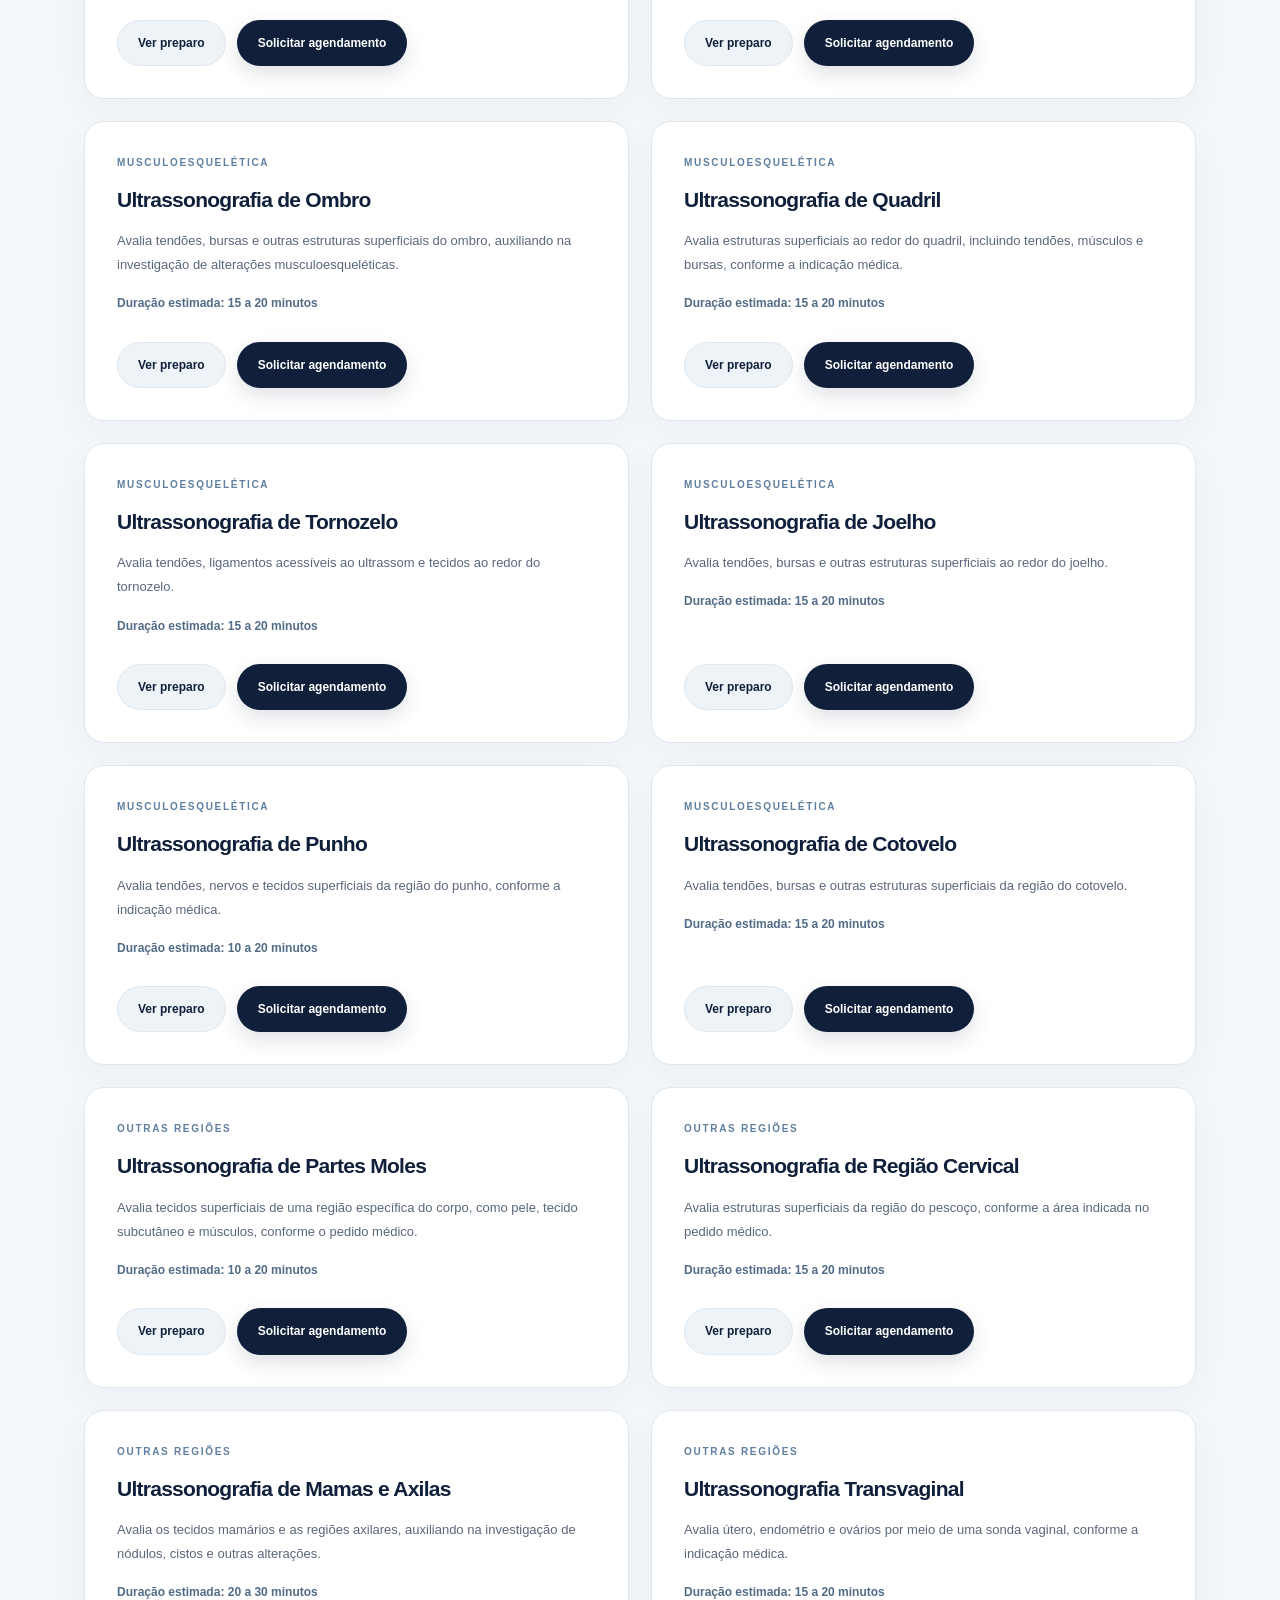
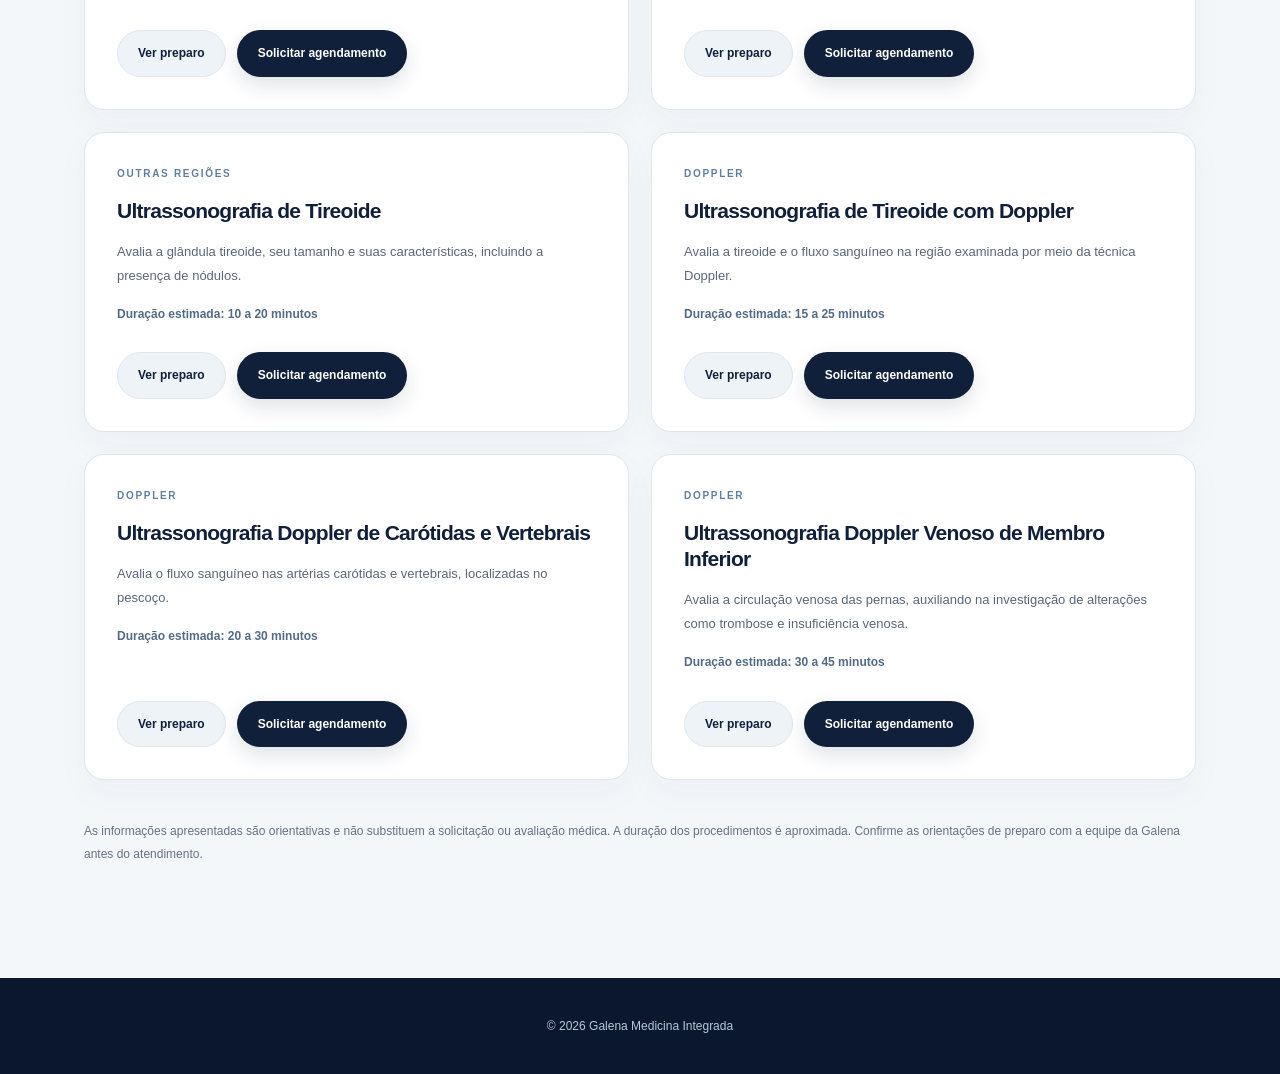
==== commit 53d2649c: "Update exame.html" ====
--- a/exame.html
+++ b/exame.html
@@ -566,6 +566,110 @@
       scroll-behavior: auto !important;
     }
   }
+  
+/* CORREÇÃO DO CABEÇALHO DA GALENA */
+
+header.cabecalho-galena {
+    width: 100%;
+    min-height: 90px;
+    height: auto;
+    padding: 15px 6%;
+    display: flex;
+    align-items: center;
+    background: #101f3a;
+    overflow: hidden;
+}
+
+header.cabecalho-galena .cabecalho-conteudo {
+    width: 100%;
+    max-width: 1160px;
+    margin: 0 auto;
+    display: flex;
+    align-items: center;
+    justify-content: space-between;
+    gap: 20px;
+}
+
+header.cabecalho-galena a.logo-galena {
+    display: inline-flex;
+    align-items: center;
+    gap: 14px;
+    width: auto;
+    height: auto;
+    flex-shrink: 0;
+}
+
+header.cabecalho-galena a.logo-galena img {
+    display: block;
+    width: 52px !important;
+    height: 52px !important;
+    max-width: 52px !important;
+    max-height: 52px !important;
+    min-width: 52px;
+    min-height: 52px;
+    object-fit: contain;
+    flex: 0 0 52px;
+    border-radius: 50%;
+}
+
+header.cabecalho-galena .logo-galena-texto {
+    display: flex;
+    flex-direction: column;
+    justify-content: center;
+}
+
+header.cabecalho-galena .logo-galena-texto strong {
+    font-family: "Poppins", sans-serif;
+    color: #ffffff;
+    font-size: 22px;
+    letter-spacing: 3px;
+    line-height: 1.2;
+}
+
+header.cabecalho-galena .logo-galena-texto span {
+    color: #ffffff;
+    font-size: 8px;
+    letter-spacing: 1.5px;
+    margin-top: 5px;
+}
+
+header.cabecalho-galena .voltar-galena {
+    color: #d5e1ee;
+    font-size: 12px;
+    white-space: nowrap;
+}
+
+@media (max-width: 600px) {
+    header.cabecalho-galena {
+        min-height: 76px;
+        padding: 12px 16px;
+    }
+
+    header.cabecalho-galena a.logo-galena img {
+        width: 40px !important;
+        height: 40px !important;
+        max-width: 40px !important;
+        max-height: 40px !important;
+        min-width: 40px;
+        min-height: 40px;
+        flex-basis: 40px;
+    }
+
+    header.cabecalho-galena .logo-galena-texto strong {
+        font-size: 16px;
+        letter-spacing: 2px;
+    }
+
+    header.cabecalho-galena .logo-galena-texto span {
+        font-size: 6px;
+        letter-spacing: 1px;
+    }
+
+    header.cabecalho-galena .voltar-galena {
+        font-size: 10px;
+    }
+}
+
 </style>
 
 </head>
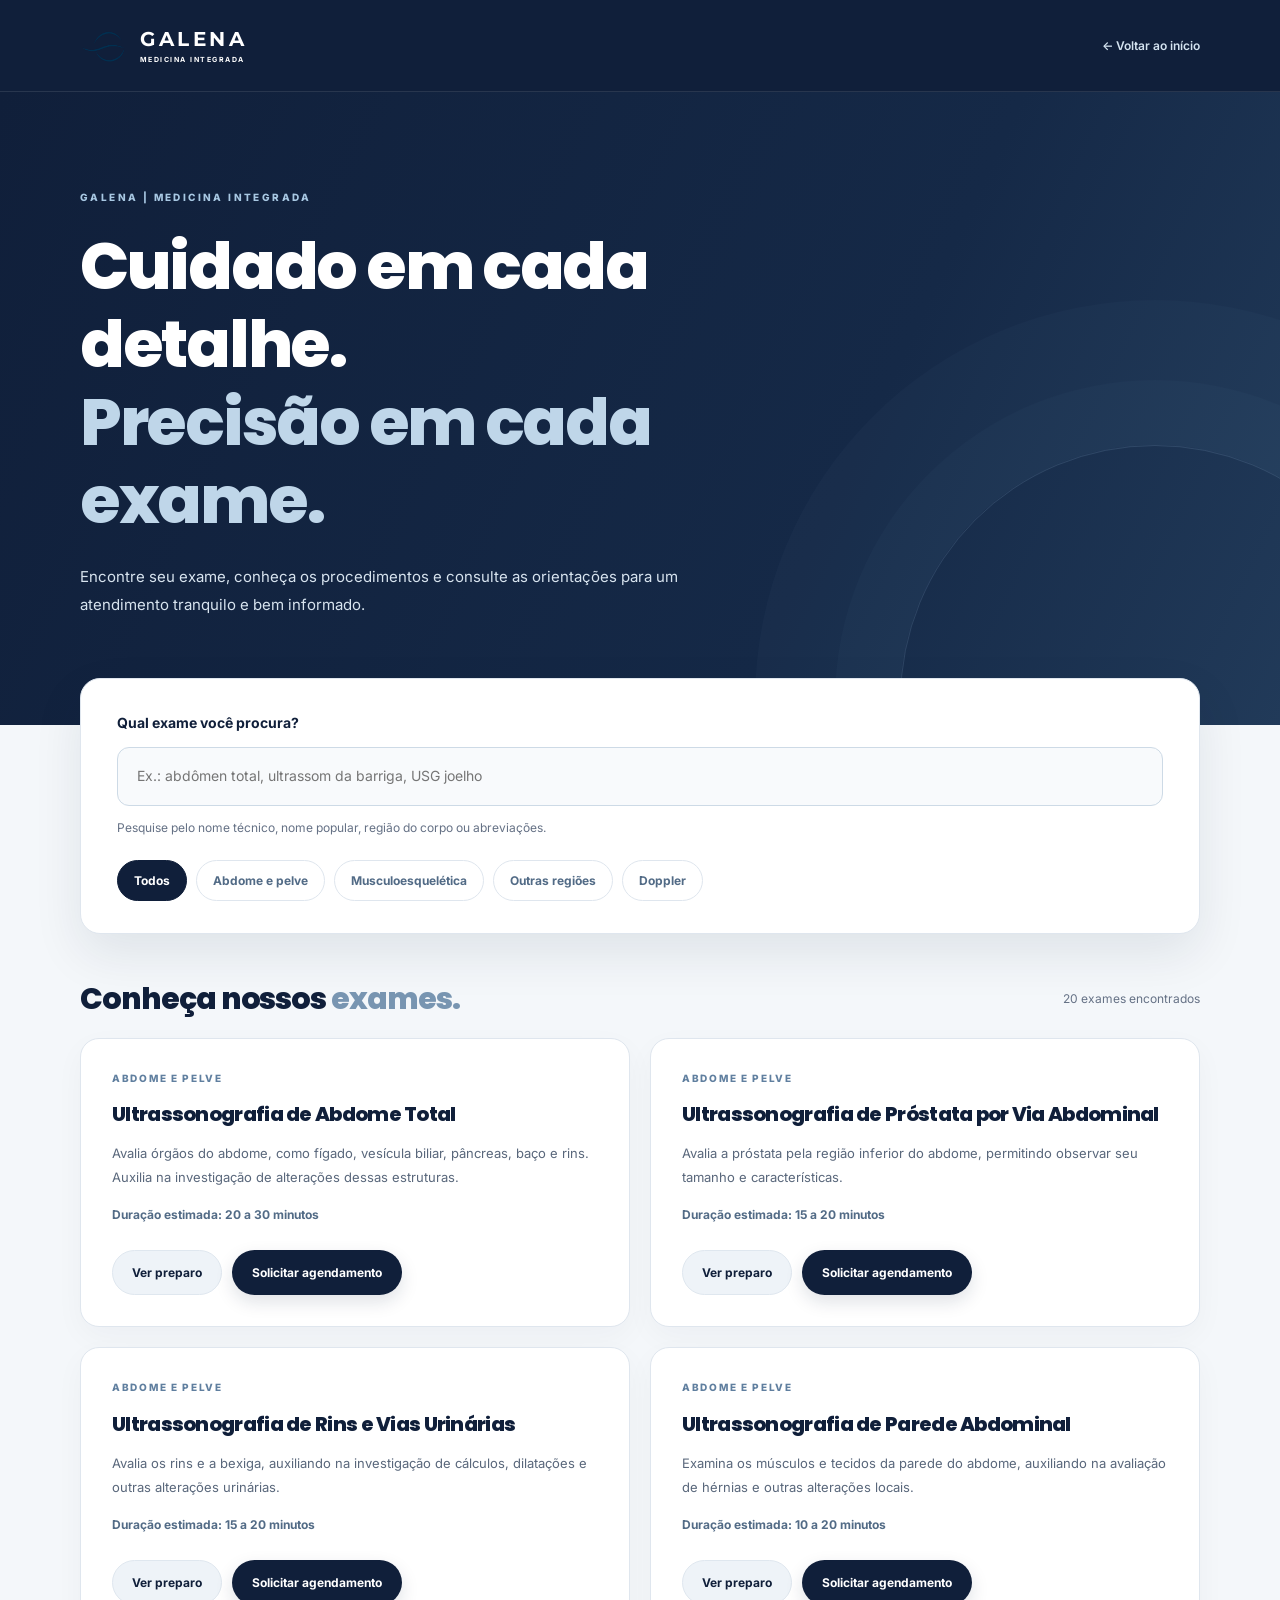
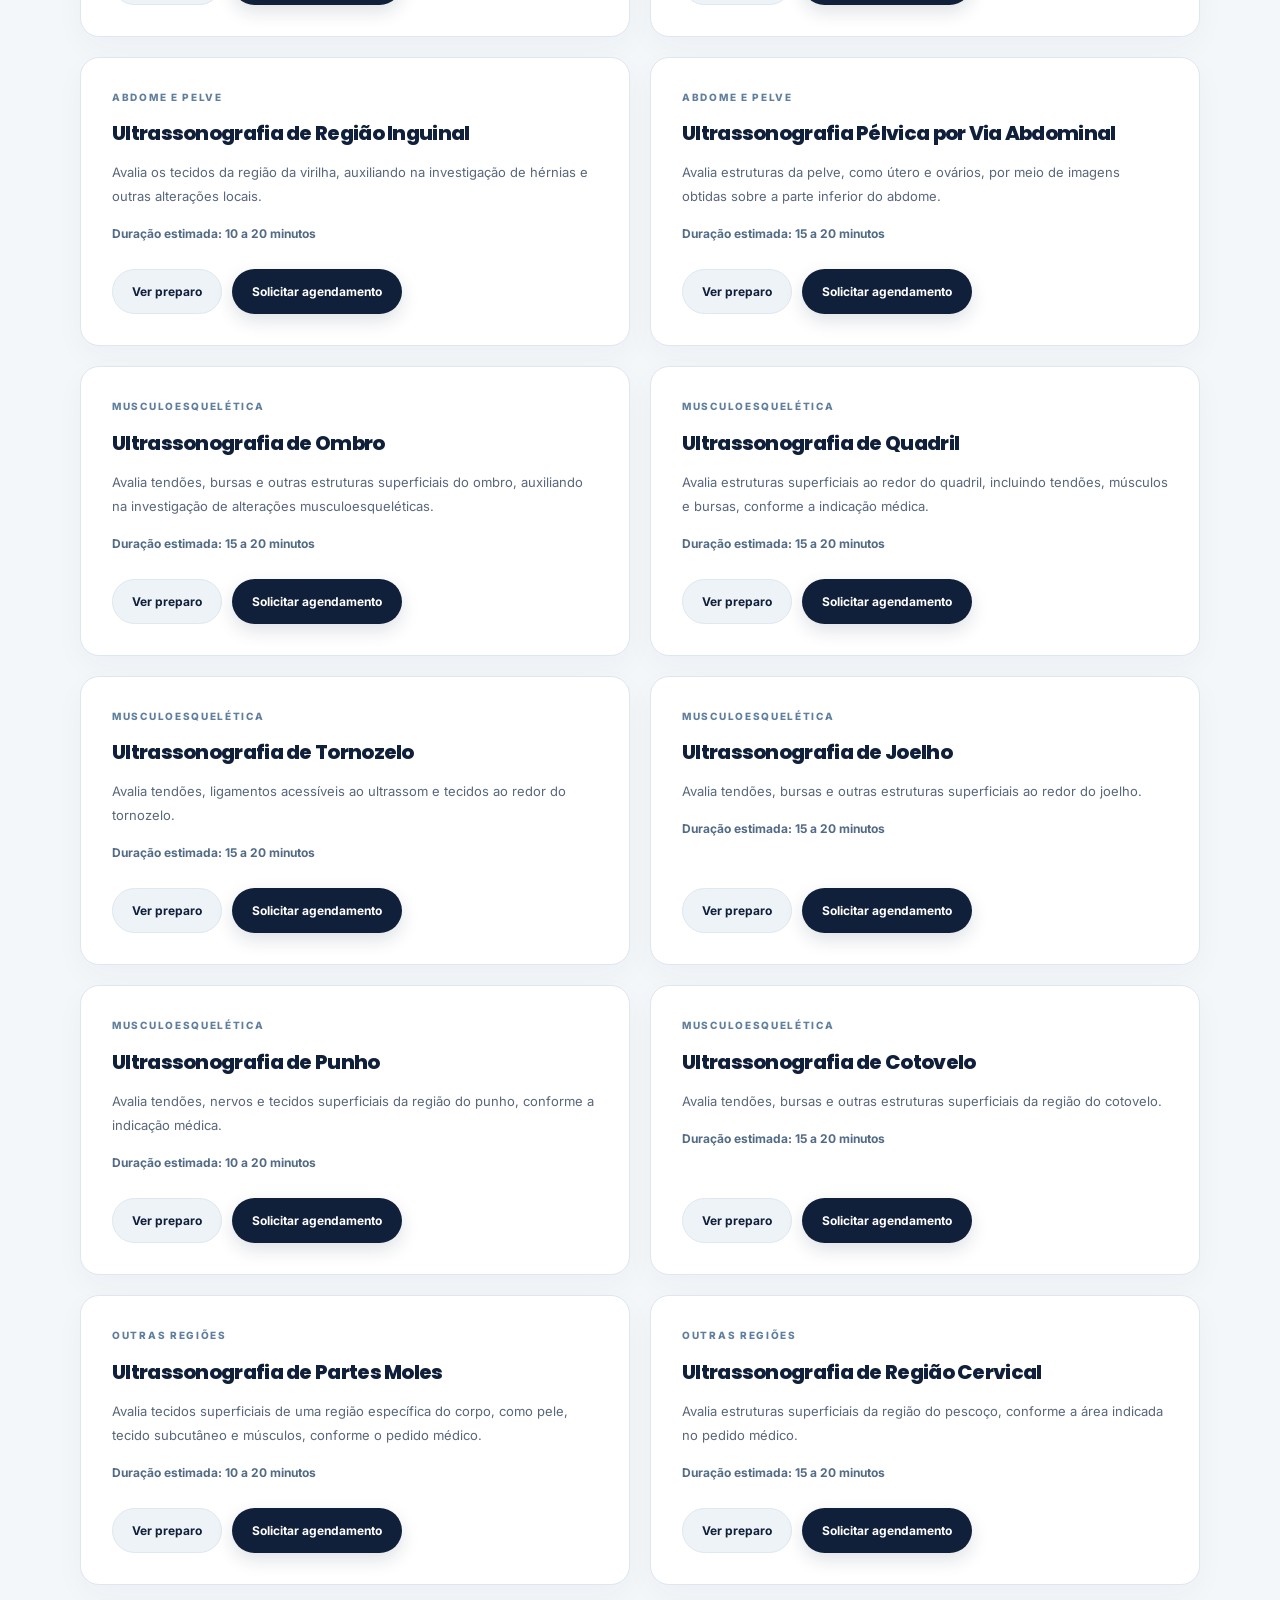
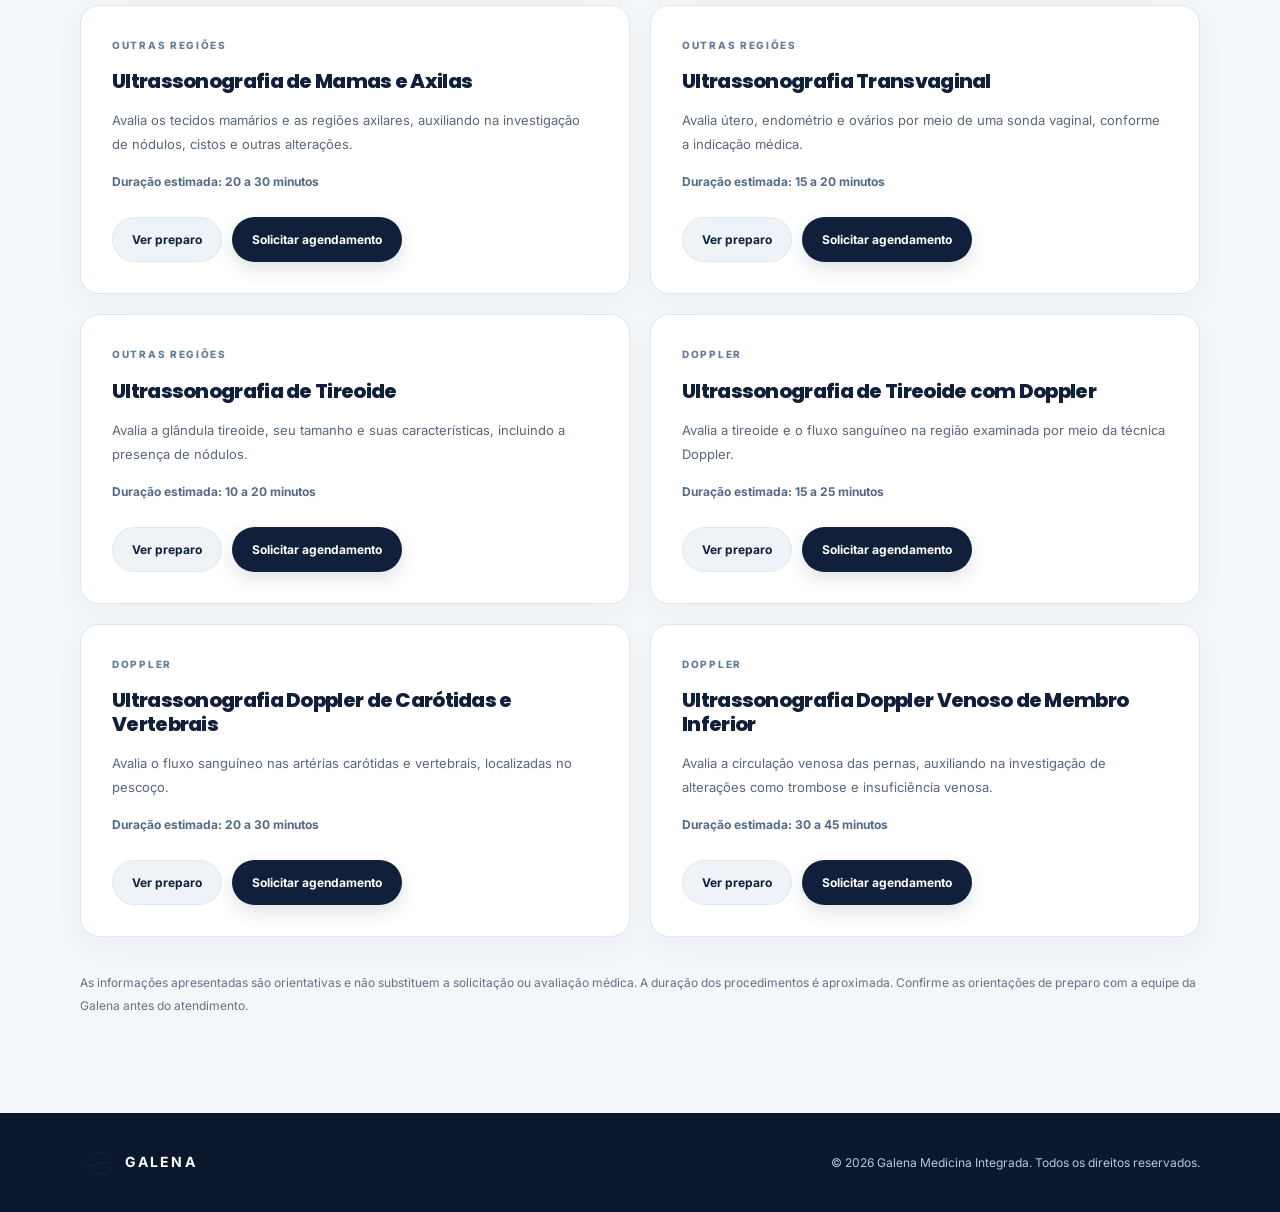
==== commit 2eee4abb: "Update exame.html" ====
--- a/exame.html
+++ b/exame.html
@@ -1,4 +1,3 @@
-
 <!DOCTYPE html>
 <html lang="pt-BR">
 <head>
@@ -8,798 +7,117 @@
   <title>Exames e Preparos | Galena Medicina Integrada</title>
   <link rel="icon" type="image/png" href="favicon.png">
   <link rel="shortcut icon" href="favicon.png">
-
-  <link href="https://fonts.googleapis.com/css2?family=Montserrat:wght@400;500;600;700;800&family=Playfair+Display:wght@600;700&display=swap" rel="stylesheet">
-
-  
-<style>
-  :root {
-    --azul: #101f3a;
-    --azul2: #1b304f;
-    --detalhe: #7895b1;
-    --texto: #26354b;
-    --cinza: #657185;
-    --fundo: #f4f7fa;
-    --borda: #dfe6ee;
-    --branco: #ffffff;
-    --sombra: 0 20px 50px rgba(16, 31, 58, 0.065);
-  }
-
-  *,
-  *::before,
-  *::after {
-    box-sizing: border-box;
-  }
-
-  html {
-    scroll-behavior: smooth;
-  }
-
-  body {
-    margin: 0;
-    background: var(--fundo);
-    color: var(--texto);
-    font-family: "Inter", Arial, sans-serif;
-    line-height: 1.7;
-  }
-
-  button,
-  input,
-  a {
-    font: inherit;
-  }
-
-  button {
-    cursor: pointer;
-  }
-
-  a {
-    text-decoration: none;
-    color: inherit;
-  }
-
-  button:focus-visible,
-  a:focus-visible,
-  input:focus-visible {
-    outline: 3px solid #8bbce7;
-    outline-offset: 3px;
-  }
-
-  /* CABEÇALHO */
-
-  header {
-    background: var(--azul);
-    border-bottom: 1px solid rgba(255, 255, 255, 0.12);
-    min-height: 100px;
-    padding: 14px max(24px, calc((100vw - 1160px) / 2));
-    display: flex;
-    align-items: center;
-    justify-content: space-between;
-    gap: 20px;
-  }
-
-  .logo {
-    display: inline-flex;
-    align-items: center;
-    gap: 15px;
-    color: #ffffff;
-    min-width: 0;
-  }
-
-  .logo img {
-    width: 57px;
-    height: 57px;
-    object-fit: contain;
-    flex-shrink: 0;
-  }
-
-  .texto-logo {
-    font-family: "Poppins", Arial, sans-serif;
-    font-size: 23px;
-    font-weight: 700;
-    letter-spacing: 0.17em;
-    line-height: 1.15;
-  }
-
-  .texto-logo span {
-    display: block;
-    font-family: "Inter", Arial, sans-serif;
-    font-size: 8px;
-    font-weight: 700;
-    letter-spacing: 0.24em;
-    margin-top: 7px;
-  }
-
-  .voltar {
-    display: inline-flex;
-    align-items: center;
-    gap: 8px;
-    color: #d8e5f0;
-    font-size: 13px;
-    font-weight: 600;
-    transition: color 0.2s;
-  }
-
-  .voltar:hover {
-    color: #ffffff;
-  }
-
-  /* CONTEÚDO PRINCIPAL */
-
-  main {
-    max-width: 1160px;
-    margin: auto;
-    padding: 85px 24px 100px;
-  }
-
-  .apresentacao {
-    text-align: center;
-    max-width: 780px;
-    margin: 0 auto 52px;
-  }
-
-  .identificacao {
-    display: inline-block;
-    font-size: 11px;
-    letter-spacing: 0.22em;
-    font-weight: 800;
-    color: #607f9f;
-    text-transform: uppercase;
-  }
-
-  h1,
-  h2,
-  h3 {
-    font-family: "Poppins", Arial, sans-serif;
-    letter-spacing: -0.035em;
-    line-height: 1.25;
-  }
-
-  h1 {
-    font-size: clamp(36px, 4.6vw, 56px);
-    font-weight: 800;
-    color: var(--azul);
-    margin: 18px 0 20px;
-  }
-
-  .apresentacao p {
-    max-width: 640px;
-    margin: 0 auto;
-    color: var(--cinza);
-    font-size: 15px;
-    line-height: 1.9;
-  }
-
-  /* PESQUISA */
-
-  .pesquisa {
-    background: #ffffff;
-    padding: 35px 38px;
-    border: 1px solid var(--borda);
-    border-radius: 20px;
-    box-shadow: var(--sombra);
-    margin-bottom: 25px;
-  }
-
-  .pesquisa label {
-    display: block;
-    font-size: 14px;
-    font-weight: 700;
-    color: var(--azul);
-    margin-bottom: 12px;
-  }
-
-  .pesquisa input {
-    width: 100%;
-    border: 1px solid #cddae6;
-    border-radius: 12px;
-    padding: 17px 20px;
-    outline: none;
-    font-size: 14px;
-    background: #f8fafc;
-    color: var(--texto);
-    transition: border-color 0.2s, box-shadow 0.2s;
-  }
-
-  .pesquisa input:focus {
-    border-color: #7895b1;
-    box-shadow: 0 0 0 4px rgba(120, 149, 177, 0.16);
-  }
-
-  .ajuda-pesquisa {
-    font-size: 12px;
-    color: var(--cinza);
-    line-height: 1.7;
-    margin: 12px 0 0;
-  }
-
-  /* FILTROS */
-
-  .filtros {
-    display: flex;
-    flex-wrap: wrap;
-    gap: 10px;
-    margin-top: 25px;
-  }
-
-  .filtro {
-    background: #ffffff;
-    border: 1px solid var(--borda);
-    color: #526b86;
-    padding: 10px 18px;
-    border-radius: 100px;
-    font-size: 12px;
-    font-weight: 700;
-    transition: all 0.2s;
-  }
-
-  .filtro:hover {
-    border-color: var(--detalhe);
-    background: #f2f6fa;
-  }
-
-  .filtro.ativo {
-    background: var(--azul);
-    color: #ffffff;
-    border-color: var(--azul);
-  }
-
-  .contador {
-    font-size: 13px;
-    color: var(--cinza);
-    margin: 26px 0 20px;
-  }
-
-  /* LISTA DE EXAMES */
-
-  .lista-exames {
-    display: grid;
-    grid-template-columns: repeat(2, minmax(0, 1fr));
-    gap: 22px;
-  }
-
-  .cartao-exame {
-    background: #ffffff;
-    border: 1px solid var(--borda);
-    border-radius: 20px;
-    padding: 32px;
-    display: flex;
-    flex-direction: column;
-    gap: 16px;
-    box-shadow: 0 12px 35px rgba(16, 31, 58, 0.035);
-    transition:
-      transform 0.25s,
-      box-shadow 0.25s,
-      border-color 0.25s;
-  }
-
-  .cartao-exame:hover {
-    transform: translateY(-3px);
-    border-color: #c8d8e6;
-    box-shadow: var(--sombra);
-  }
-
-  .categoria {
-    font-size: 10px;
-    text-transform: uppercase;
-    letter-spacing: 0.17em;
-    color: #607f9f;
-    font-weight: 800;
-  }
-
-  .cartao-exame h2 {
-    font-size: 21px;
-    font-weight: 700;
-    color: var(--azul);
-    margin: 0;
-  }
-
-  .descricao {
-    font-size: 13px;
-    line-height: 1.85;
-    color: #59677b;
-    margin: 0;
-  }
-
-  .duracao {
-    font-size: 12px;
-    color: #526b86;
-    font-weight: 700;
-  }
-
-  /* BOTÕES */
-
-  .acoes {
-    display: flex;
-    flex-wrap: wrap;
-    gap: 11px;
-    margin-top: auto;
-    padding-top: 12px;
-  }
-
-  .botao {
-    display: inline-flex;
-    align-items: center;
-    justify-content: center;
-    min-height: 46px;
-    padding: 12px 20px;
-    border-radius: 100px;
-    font-size: 12px;
-    font-weight: 700;
-    text-align: center;
-    border: 1px solid transparent;
-    cursor: pointer;
-    transition:
-      background 0.2s,
-      color 0.2s,
-      transform 0.2s;
-  }
-
-  .botao:hover {
-    transform: translateY(-2px);
-  }
-
-  .botao-secundario {
-    background: #eef3f8;
-    color: var(--azul);
-    border-color: #dfe7ef;
-  }
-
-  .botao-secundario:hover {
-    background: #e0eaf3;
-  }
-
-  .botao-whatsapp {
-    background: var(--azul);
-    color: #ffffff;
-    box-shadow: 0 8px 20px rgba(16, 31, 58, 0.13);
-  }
-
-  .botao-whatsapp:hover {
-    background: var(--azul2);
-  }
-
-  /* PREPARO DOS EXAMES */
-
-  .preparo {
-    display: none;
-    background: #f4f7fa;
-    padding: 20px;
-    border-radius: 13px;
-    border: 1px solid var(--borda);
-  }
-
-  .preparo.aberto {
-    display: block;
-  }
-
-  .preparo h3 {
-    color: var(--azul);
-    font-size: 14px;
-    margin: 0 0 9px;
-  }
-
-  .preparo p {
-    color: #59677b;
-    font-size: 12px;
-    line-height: 1.85;
-    margin: 0;
-  }
-
-  /* AVISOS */
-
-  .aviso {
-    margin-top: 40px;
-    color: var(--cinza);
-    font-size: 12px;
-    line-height: 1.9;
-  }
-
-  .vazio {
-    grid-column: 1 / -1;
-    background: #ffffff;
-    border: 1px solid var(--borda);
-    border-radius: 18px;
-    padding: 45px;
-    text-align: center;
-    color: var(--cinza);
-    font-size: 14px;
-  }
-
-  /* PÁGINA INDIVIDUAL DO EXAME */
-
-  .pagina-exame {
-    max-width: 900px;
-    margin: auto;
-    padding: 55px;
-    background: #ffffff;
-    border: 1px solid var(--borda);
-    border-radius: 22px;
-    box-shadow: var(--sombra);
-  }
-
-  .pagina-exame h1 {
-    font-size: clamp(29px, 4vw, 44px);
-  }
-
-  .pagina-exame > .descricao {
-    font-size: 15px;
-  }
-
-  .informacao-exame {
-    border-top: 1px solid var(--borda);
-    margin-top: 28px;
-    padding-top: 23px;
-  }
-
-  .informacao-exame h2 {
-    color: var(--azul);
-    font-size: 18px;
-  }
-
-  .informacao-exame p {
-    color: #59677b;
-    font-size: 14px;
-    line-height: 1.85;
-  }
-
-  .oculto {
-    display: none !important;
-  }
-
-  /* RODAPÉ */
-
-  footer {
-    background: #0b172c;
-    color: #b7c9da;
-    text-align: center;
-    padding: 38px 20px;
-    font-size: 12px;
-  }
-
-  /* RESPONSIVIDADE */
-
-  @media (max-width: 700px) {
-    header {
-      min-height: 82px;
-      padding: 12px 18px;
-    }
-
-    .logo {
-      gap: 10px;
-    }
-
-    .logo img {
-      width: 43px;
-      height: 43px;
-    }
-
-    .texto-logo {
-      font-size: 17px;
-      letter-spacing: 0.12em;
-    }
-
-    .texto-logo span {
-      font-size: 6px;
-      letter-spacing: 0.16em;
-    }
-
-    .voltar {
-      font-size: 11px;
-    }
-
-    main {
-      padding: 55px 17px 75px;
-    }
-
-    .apresentacao {
-      margin-bottom: 34px;
-    }
-
-    .apresentacao p {
-      font-size: 13px;
-    }
-
-    .pesquisa {
-      padding: 23px 20px;
-    }
-
-    .lista-exames {
-      grid-template-columns: 1fr;
-      gap: 16px;
-    }
-
-    .cartao-exame {
-      padding: 25px;
-    }
-
-    .cartao-exame h2 {
-      font-size: 19px;
-    }
-
-    .acoes .botao {
-      flex: 1;
-    }
-
-    .pagina-exame {
-      padding: 28px 23px;
-    }
-
-    .filtros {
-      gap: 8px;
-    }
-
-    .filtro {
-      padding: 9px 13px;
-      font-size: 11px;
-    }
-  }
-
-  @media (max-width: 380px) {
-    .texto-logo {
-      font-size: 14px;
-    }
-
-    .logo img {
-      width: 35px;
-      height: 35px;
-    }
-
-    .voltar {
-      font-size: 10px;
-    }
-
-    .acoes {
-      flex-direction: column;
-    }
-
-    .acoes .botao {
-      width: 100%;
-    }
-  }
-
-  @media (prefers-reduced-motion: reduce) {
-    *,
-    *::before,
-    *::after {
-      transition: none !important;
-      scroll-behavior: auto !important;
-    }
-  }
-  
-/* CORREÇÃO DO CABEÇALHO DA GALENA */
-
-header.cabecalho-galena {
-    width: 100%;
-    min-height: 90px;
-    height: auto;
-    padding: 15px 6%;
-    display: flex;
-    align-items: center;
-    background: #101f3a;
-    overflow: hidden;
-}
-
-header.cabecalho-galena .cabecalho-conteudo {
-    width: 100%;
-    max-width: 1160px;
-    margin: 0 auto;
-    display: flex;
-    align-items: center;
-    justify-content: space-between;
-    gap: 20px;
-}
-
-header.cabecalho-galena a.logo-galena {
-    display: inline-flex;
-    align-items: center;
-    gap: 14px;
-    width: auto;
-    height: auto;
-    flex-shrink: 0;
-}
-
-header.cabecalho-galena a.logo-galena img {
-    display: block;
-    width: 52px !important;
-    height: 52px !important;
-    max-width: 52px !important;
-    max-height: 52px !important;
-    min-width: 52px;
-    min-height: 52px;
-    object-fit: contain;
-    flex: 0 0 52px;
-    border-radius: 50%;
-}
-
-header.cabecalho-galena .logo-galena-texto {
-    display: flex;
-    flex-direction: column;
-    justify-content: center;
-}
-
-header.cabecalho-galena .logo-galena-texto strong {
-    font-family: "Poppins", sans-serif;
-    color: #ffffff;
-    font-size: 22px;
-    letter-spacing: 3px;
-    line-height: 1.2;
-}
-
-header.cabecalho-galena .logo-galena-texto span {
-    color: #ffffff;
-    font-size: 8px;
-    letter-spacing: 1.5px;
-    margin-top: 5px;
-}
-
-header.cabecalho-galena .voltar-galena {
-    color: #d5e1ee;
-    font-size: 12px;
-    white-space: nowrap;
-}
-
-@media (max-width: 600px) {
-    header.cabecalho-galena {
-        min-height: 76px;
-        padding: 12px 16px;
-    }
-
-    header.cabecalho-galena a.logo-galena img {
-        width: 40px !important;
-        height: 40px !important;
-        max-width: 40px !important;
-        max-height: 40px !important;
-        min-width: 40px;
-        min-height: 40px;
-        flex-basis: 40px;
-    }
-
-    header.cabecalho-galena .logo-galena-texto strong {
-        font-size: 16px;
-        letter-spacing: 2px;
-    }
-
-    header.cabecalho-galena .logo-galena-texto span {
-        font-size: 6px;
-        letter-spacing: 1px;
-    }
-
-    header.cabecalho-galena .voltar-galena {
-        font-size: 10px;
-    }
-}
-
-</style>
-
+  <link href="https://fonts.googleapis.com/css2?family=Inter:wght@400;500;600;700;800&family=Poppins:wght@400;500;600;700;800&family=Montserrat:wght@600;700;800&display=swap" rel="stylesheet">
+  <style>
+
+:root{--navy:#101f3a;--deep:#0b172c;--soft:#1b304f;--blue:#7895b1;--ice:#f4f7fa;--text:#26354b;--muted:#657185;--border:#dfe6ee;--white:#fff}
+*,*::before,*::after{box-sizing:border-box}
+html{scroll-behavior:smooth}
+body{margin:0;background:var(--ice);color:var(--text);font:400 14px/1.75 "Inter",Arial,sans-serif;overflow-x:hidden}
+a{text-decoration:none;color:inherit}button,input{font:inherit}button{cursor:pointer}button:focus-visible,a:focus-visible,input:focus-visible{outline:3px solid #80b7e7;outline-offset:3px}
+.container{width:min(1120px,calc(100% - 44px));margin:auto}
+.cabecalho{background:var(--navy);border-bottom:1px solid rgba(255,255,255,.1)}
+.cabecalho-conteudo{min-height:91px;display:flex;align-items:center;justify-content:space-between;gap:24px}
+.logo-galena{display:inline-flex;align-items:center;gap:13px;min-width:0}
+.logo-galena img{display:block;width:47px;height:47px;object-fit:contain;flex:0 0 47px;border-radius:50%}
+.logo-galena-texto{display:flex;flex-direction:column;color:white;line-height:1.25}
+.logo-galena-texto strong{font:700 20px/1.2 "Montserrat",sans-serif;letter-spacing:.18em}
+.logo-galena-texto span{font-size:7px;letter-spacing:.21em;font-weight:700;margin-top:5px}
+.voltar-galena{color:#d4e3f0;font-weight:600;font-size:12px;white-space:nowrap;transition:color .2s}
+.voltar-galena:hover{color:white}
+.hero-exames{background:linear-gradient(115deg,#101f3a 0%,#152947 65%,#213a59 100%);position:relative;overflow:hidden;color:#fff;padding:92px 0 105px}
+.hero-exames::after{content:"";position:absolute;right:-130px;bottom:-230px;width:510px;height:510px;border:1px solid rgba(154,194,224,.16);border-radius:50%;box-shadow:0 0 0 65px rgba(154,194,224,.025),0 0 0 145px rgba(154,194,224,.025);pointer-events:none}
+.hero-exames .container{position:relative;z-index:1}
+.identificacao{display:inline-block;font-size:10px;letter-spacing:.24em;font-weight:800;color:#a8c8e3;text-transform:uppercase}
+h1,h2,h3{font-family:"Poppins",sans-serif;letter-spacing:-.035em;line-height:1.2}
+.hero-exames h1{font-size:clamp(37px,5.4vw,65px);font-weight:800;max-width:790px;margin:19px 0 23px}
+.hero-exames h1 span{color:#bfd6e9}
+.hero-exames p{font-size:15px;line-height:1.9;max-width:600px;color:#d8e4ef;margin:0}
+main{padding:0 0 95px}
+.catalogo-wrap{position:relative;margin-top:-47px;z-index:2}
+.pesquisa{background:#fff;padding:32px 36px;border:1px solid var(--border);border-radius:20px;box-shadow:0 20px 50px rgba(16,31,58,.09)}
+.pesquisa label{display:block;font-size:14px;font-weight:700;color:var(--navy);margin-bottom:12px}
+.pesquisa input{display:block;width:100%;border:1px solid #cddae6;border-radius:12px;padding:16px 19px;background:#f8fafc;color:var(--text);font-size:14px;outline:none}
+.pesquisa input:focus{border-color:var(--blue);box-shadow:0 0 0 4px rgba(120,149,177,.15)}
+.ajuda-pesquisa{font-size:12px;color:var(--muted);margin:11px 0 0}
+.filtros{display:flex;flex-wrap:wrap;gap:9px;margin-top:22px}
+.filtro{background:#fff;border:1px solid var(--border);color:#526b86;padding:9px 16px;border-radius:100px;font-size:12px;font-weight:700;transition:.2s}
+.filtro:hover{background:#edf3f8}.filtro.ativo{background:var(--navy);color:white;border-color:var(--navy)}
+.catalogo-intro{display:flex;align-items:center;justify-content:space-between;gap:12px;margin:47px 0 21px}
+.catalogo-intro h2{font-size:clamp(23px,3vw,30px);font-weight:800;margin:0;color:var(--navy)}
+.contador{font-size:12px;color:var(--muted);margin:0}
+.lista-exames{display:grid;grid-template-columns:repeat(2,minmax(0,1fr));gap:20px}
+.cartao-exame{display:flex;flex-direction:column;gap:15px;padding:31px;background:#fff;border:1px solid var(--border);border-radius:19px;box-shadow:0 10px 30px rgba(16,31,58,.035);transition:transform .2s,box-shadow .2s,border-color .2s}
+.cartao-exame:hover{transform:translateY(-3px);border-color:#c7d8e7;box-shadow:0 17px 38px rgba(16,31,58,.075)}
+.categoria{color:#607f9f;font-size:10px;text-transform:uppercase;letter-spacing:.17em;font-weight:800}
+.cartao-exame h2{font-size:20px;font-weight:800;color:var(--navy);margin:0}
+.descricao{font-size:13px;line-height:1.85;color:#59677b;margin:0}
+.duracao{font-size:12px;color:#526b86;font-weight:700}
+.acoes{display:flex;flex-wrap:wrap;gap:10px;margin-top:auto;padding-top:10px}
+.botao{display:inline-flex;align-items:center;justify-content:center;min-height:45px;padding:11px 19px;border-radius:100px;font-size:12px;font-weight:700;text-align:center;border:1px solid transparent;transition:background .2s,transform .2s}
+.botao:hover{transform:translateY(-2px)}.botao-secundario{background:#eef3f8;color:var(--navy);border-color:#dfe7ef}.botao-secundario:hover{background:#e0eaf3}
+.botao-whatsapp{background:var(--navy);color:#fff;box-shadow:0 7px 18px rgba(16,31,58,.13)}.botao-whatsapp:hover{background:var(--soft)}
+.preparo{display:none;background:#f4f7fa;padding:19px;border-radius:12px;border:1px solid var(--border)}.preparo.aberto{display:block}
+.preparo h3{color:var(--navy);font-size:14px;margin:0 0 8px}.preparo p{color:#59677b;font-size:12px;line-height:1.85;margin:0}
+.aviso{margin:35px 0 0;color:var(--muted);font-size:12px;line-height:1.9}
+.vazio{grid-column:1/-1;background:#fff;border:1px solid var(--border);border-radius:18px;padding:45px;text-align:center;color:var(--muted)}
+.pagina-exame{max-width:900px;margin:70px auto 0;padding:50px;background:#fff;border:1px solid var(--border);border-radius:22px;box-shadow:0 20px 50px rgba(16,31,58,.06)}
+.pagina-exame h1{font-size:clamp(28px,4vw,43px);color:var(--navy);margin:18px 0}.pagina-exame>.descricao{font-size:15px}
+.informacao-exame{border-top:1px solid var(--border);margin-top:27px;padding-top:20px}.informacao-exame h2{color:var(--navy);font-size:18px}.informacao-exame p{color:#59677b;font-size:14px;line-height:1.85}
+.oculto{display:none!important}
+.rodape{background:var(--deep);color:#b7c9da;padding:32px 0}.rodape-conteudo{display:flex;align-items:center;justify-content:space-between;gap:24px}.rodape .marca{display:flex;align-items:center;gap:10px;color:#fff;font-weight:700;letter-spacing:.15em}.rodape .marca img{width:35px;height:35px;object-fit:contain}.rodape p{font-size:12px;margin:0}
+@media(max-width:700px){.container{width:calc(100% - 34px)}.cabecalho-conteudo{min-height:76px}.logo-galena img{width:38px;height:38px;flex-basis:38px}.logo-galena-texto strong{font-size:15px}.logo-galena-texto span{font-size:6px}.voltar-galena{font-size:10px}.hero-exames{padding:68px 0 98px}.hero-exames p{font-size:13px}.catalogo-wrap{margin-top:-42px}.pesquisa{padding:24px 20px}.catalogo-intro{margin-top:37px;align-items:flex-start;flex-direction:column}.lista-exames{grid-template-columns:1fr;gap:15px}.cartao-exame{padding:25px}.cartao-exame h2{font-size:19px}.acoes .botao{flex:1}.pagina-exame{margin-top:38px;padding:28px 23px}.rodape-conteudo{flex-direction:column;text-align:center}}
+@media(max-width:380px){.logo-galena{gap:8px}.logo-galena-texto strong{font-size:13px}.logo-galena-texto span{font-size:5px}.acoes{flex-direction:column}.acoes .botao{width:100%}}
+@media(prefers-reduced-motion:reduce){*,*::before,*::after{transition:none!important;scroll-behavior:auto!important}}
+  </style>
 </head>
-
 <body>
-
-
-<header class="cabecalho-galena">
-  <div class="cabecalho-conteudo">
-
-    <a class="logo-galena" href="index.html" aria-label="Galena - Página inicial">
-      <img src="favicon.png" alt="Símbolo da Galena">
-
-      <div class="logo-galena-texto">
-        <strong>GALENA</strong>
-        <span>MEDICINA INTEGRADA</span>
+  <header class="cabecalho">
+    <div class="container cabecalho-conteudo">
+      <a class="logo-galena" href="index.html" aria-label="Galena - Página inicial">
+        <img src="favicon.png" alt="Símbolo da Galena">
+        <span class="logo-galena-texto"><strong>GALENA</strong><span>MEDICINA INTEGRADA</span></span>
+      </a>
+      <a class="voltar-galena" href="index.html">← Voltar ao início</a>
+    </div>
+  </header>
+  <section class="hero-exames">
+    <div class="container">
+      <span class="identificacao">GALENA | MEDICINA INTEGRADA</span>
+      <h1>Cuidado em cada detalhe.<br><span>Precisão em cada exame.</span></h1>
+      <p>Encontre seu exame, conheça os procedimentos e consulte as orientações para um atendimento tranquilo e bem informado.</p>
+    </div>
+  </section>
+  <main>
+    <section id="catalogo" class="container catalogo-wrap">
+      <div class="pesquisa">
+        <label for="busca">Qual exame você procura?</label>
+        <input type="search" id="busca" placeholder="Ex.: abdômen total, ultrassom da barriga, USG joelho" autocomplete="off">
+        <p class="ajuda-pesquisa">Pesquise pelo nome técnico, nome popular, região do corpo ou abreviações.</p>
+        <div class="filtros" id="filtros" aria-label="Filtrar exames por categoria"></div>
       </div>
-    </a>
-
-    <a class="voltar-galena" href="index.html">
-      <span>←</span>
-      Voltar ao início
-    </a>
-
-  </div>
-</header>
-
-
-<main>
-
-  <section id="catalogo">
-
-    <div class="apresentacao">
-      <span class="identificacao">
-        GALENA | MEDICINA INTEGRADA
-      </span>
-
-      <h1>Encontre seu exame.</h1>
-
-      <p>
-        Consulte nossos procedimentos, conheça suas finalidades
-        e encontre as orientações necessárias para seu atendimento.
-      </p>
-    </div>
-
-    <div class="pesquisa">
-      <label for="busca">
-        Qual exame você procura?
-      </label>
-
-      <input
-        type="search"
-        id="busca"
-        placeholder="Ex.: abdômen total, ultrassom da barriga, USG joelho"
-        autocomplete="off"
-      >
-
-      <p class="ajuda-pesquisa">
-        Você pode pesquisar pelo nome técnico, nome popular,
-        região do corpo ou abreviações.
-      </p>
-
-      <div class="filtros" id="filtros"></div>
-    </div>
-
-    <p class="contador" id="contador" role="status"></p>
-
-    <div class="lista-exames" id="lista-exames"></div>
-
-    <p class="aviso">
-      As informações apresentadas são orientativas e não substituem
-      a solicitação ou avaliação médica. A duração dos procedimentos
-      é aproximada. Confirme as orientações de preparo com a equipe
-      da Galena antes do atendimento.
-    </p>
-
-  </section>
-
-  <section class="pagina-exame oculto" id="detalhe">
-
-    <span class="identificacao">
-      GALENA | MEDICINA INTEGRADA
-    </span>
-
-    <h1 id="titulo-exame"></h1>
-
-    <p class="descricao" id="descricao-exame"></p>
-
-    <div class="informacao-exame">
-      <h2>Sobre o exame</h2>
-      <p id="sobre-exame"></p>
-    </div>
-
-    <div class="informacao-exame">
-      <h2>Duração estimada</h2>
-      <p id="tempo-exame"></p>
-    </div>
-
-    <div class="informacao-exame">
-      <h2>Preparo e orientações</h2>
-      <p id="preparo-exame"></p>
-      <p>
-        Confirme o preparo específico no momento do agendamento.
-      </p>
-    </div>
-
-    <div class="acoes">
-      <a
-        id="botao-agendamento"
-        class="botao botao-whatsapp"
-        target="_blank"
-        rel="noopener noreferrer"
-      >
-        Solicitar agendamento pelo WhatsApp
-      </a>
-
-      <a href="exames.html" class="botao botao-secundario">
-        Ver todos os exames
-      </a>
-    </div>
-
-  </section>
-
-</main>
-
-<footer>
-  © 2026 Galena Medicina Integrada
-</footer>
-
-<script>
+      <div class="catalogo-intro">
+        <h2>Conheça nossos <span style="color:#7895b1">exames.</span></h2>
+        <p class="contador" id="contador" role="status"></p>
+      </div>
+      <div class="lista-exames" id="lista-exames"></div>
+      <p class="aviso">As informações apresentadas são orientativas e não substituem a solicitação ou avaliação médica. A duração dos procedimentos é aproximada. Confirme as orientações de preparo com a equipe da Galena antes do atendimento.</p>
+    </section>
+    <section class="pagina-exame oculto" id="detalhe">
+      <span class="identificacao">GALENA | MEDICINA INTEGRADA</span>
+      <h1 id="titulo-exame"></h1>
+      <p class="descricao" id="descricao-exame"></p>
+      <div class="informacao-exame"><h2>Sobre o exame</h2><p id="sobre-exame"></p></div>
+      <div class="informacao-exame"><h2>Duração estimada</h2><p id="tempo-exame"></p></div>
+      <div class="informacao-exame"><h2>Preparo e orientações</h2><p id="preparo-exame"></p><p>Confirme o preparo específico no momento do agendamento.</p></div>
+      <div class="acoes">
+        <a id="botao-agendamento" class="botao botao-whatsapp" target="_blank" rel="noopener noreferrer">Solicitar agendamento pelo WhatsApp</a>
+        <a href="exames.html" class="botao botao-secundario">Ver todos os exames</a>
+      </div>
+    </section>
+  </main>
+  <footer class="rodape"><div class="container rodape-conteudo"><div class="marca"><img src="favicon.png" alt=""><span>GALENA</span></div><p>© 2026 Galena Medicina Integrada. Todos os direitos reservados.</p></div></footer>
+  <script>
 "use strict";
 
 /* ==========================================
@@ -1211,10 +529,18 @@
 }
 
 function corresponde(exame, consulta) {
+  // Aceita termos populares com ou sem "ultrassom", "USG" ou "ecografia".
+  consulta = normalizar(consulta)
+    .replace(/\b(ultrassonografia|ultrassom|ultra som|ecografia|ecografico|usg|eco)\b/g, " ")
+    .replace(/\b(de|do|da|dos|das|na|no|para|um|uma)\b/g, " ")
+    .replace(/\s+/g, " ").trim();
   if (!consulta) return true;
 
   const termos = [exame.nome, ...exame.termos]
-    .map(normalizar);
+    .map(normalizar)
+    .map(t => t.replace(/\b(ultrassonografia|ultrassom|ultra som|ecografia|ecografico|usg|eco)\b/g, " ")
+      .replace(/\b(de|do|da|dos|das|na|no|para|um|uma)\b/g, " ")
+      .replace(/\s+/g, " ").trim());
 
   if (termos.some(t => t.includes(consulta))) {
     return true;
@@ -1499,7 +825,6 @@
   montarFiltros();
   renderizar();
 }
-</script>
-
+  </script>
 </body>
 </html>
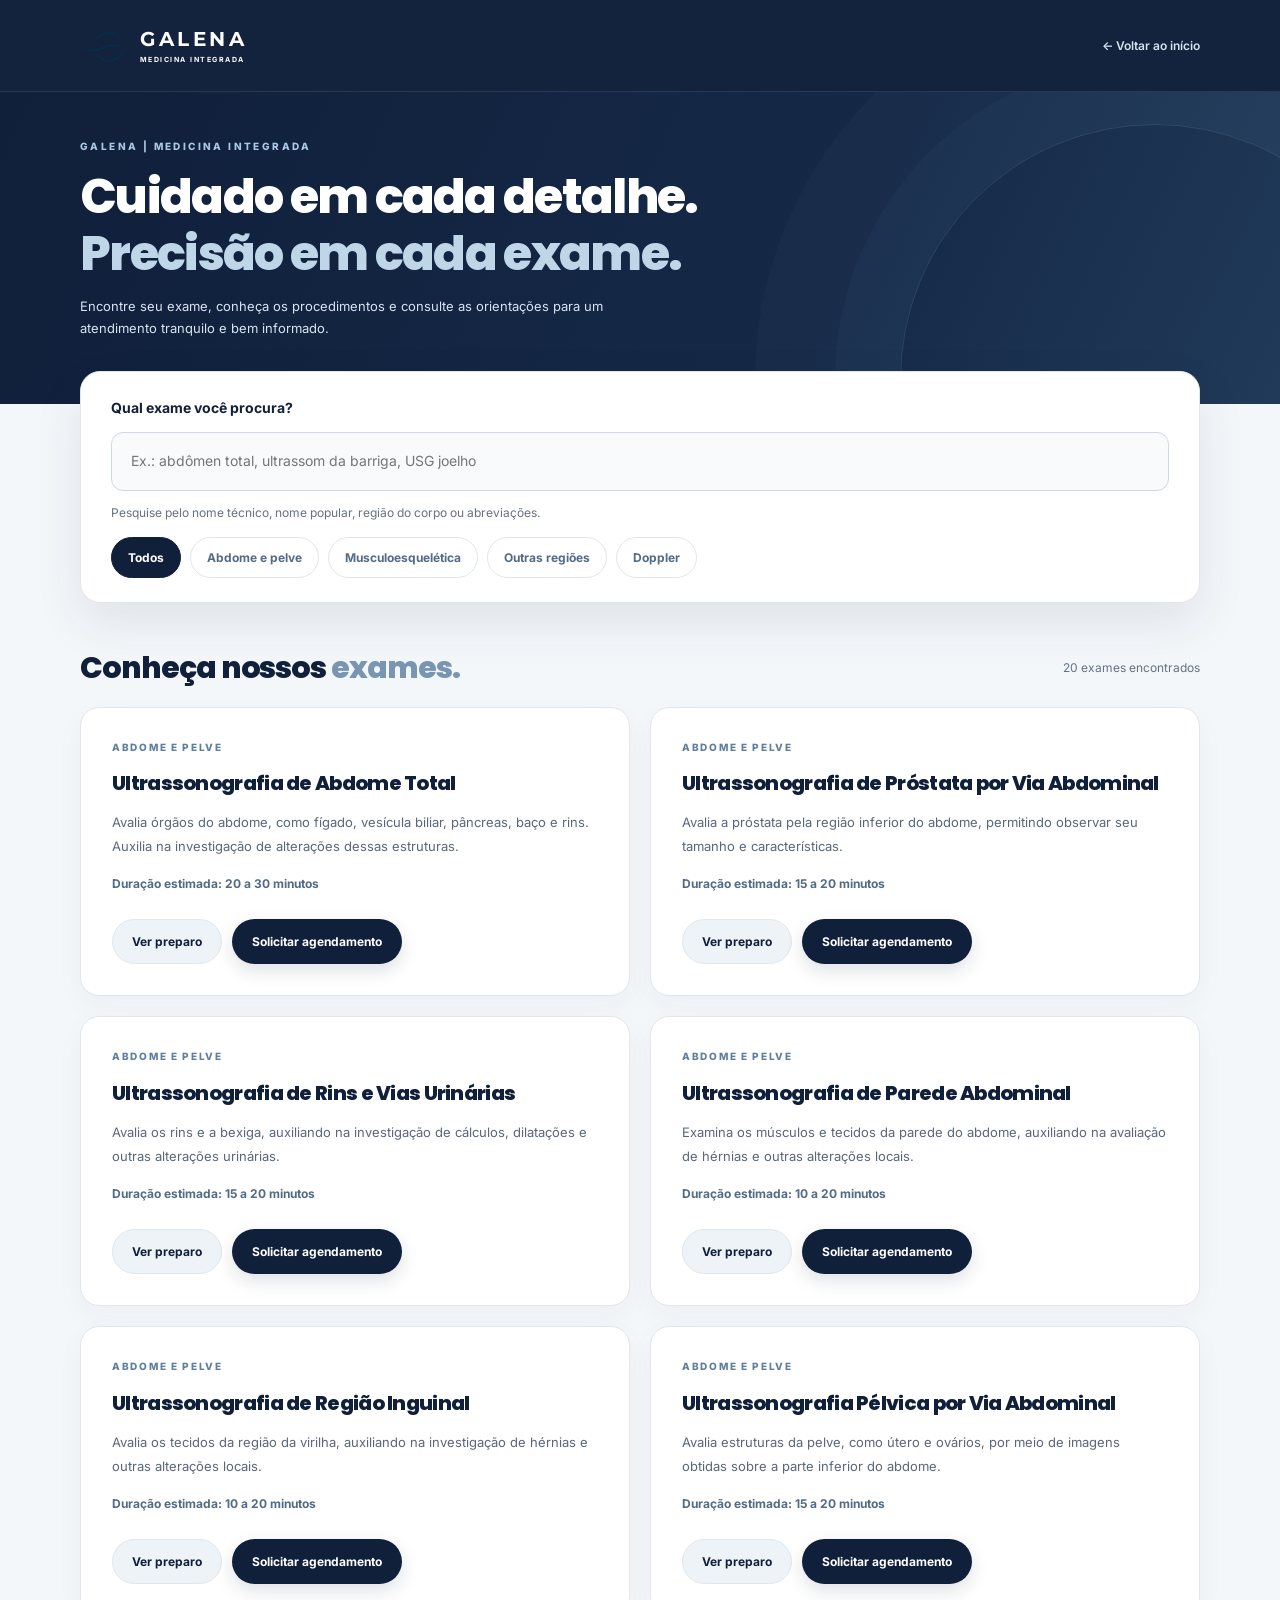
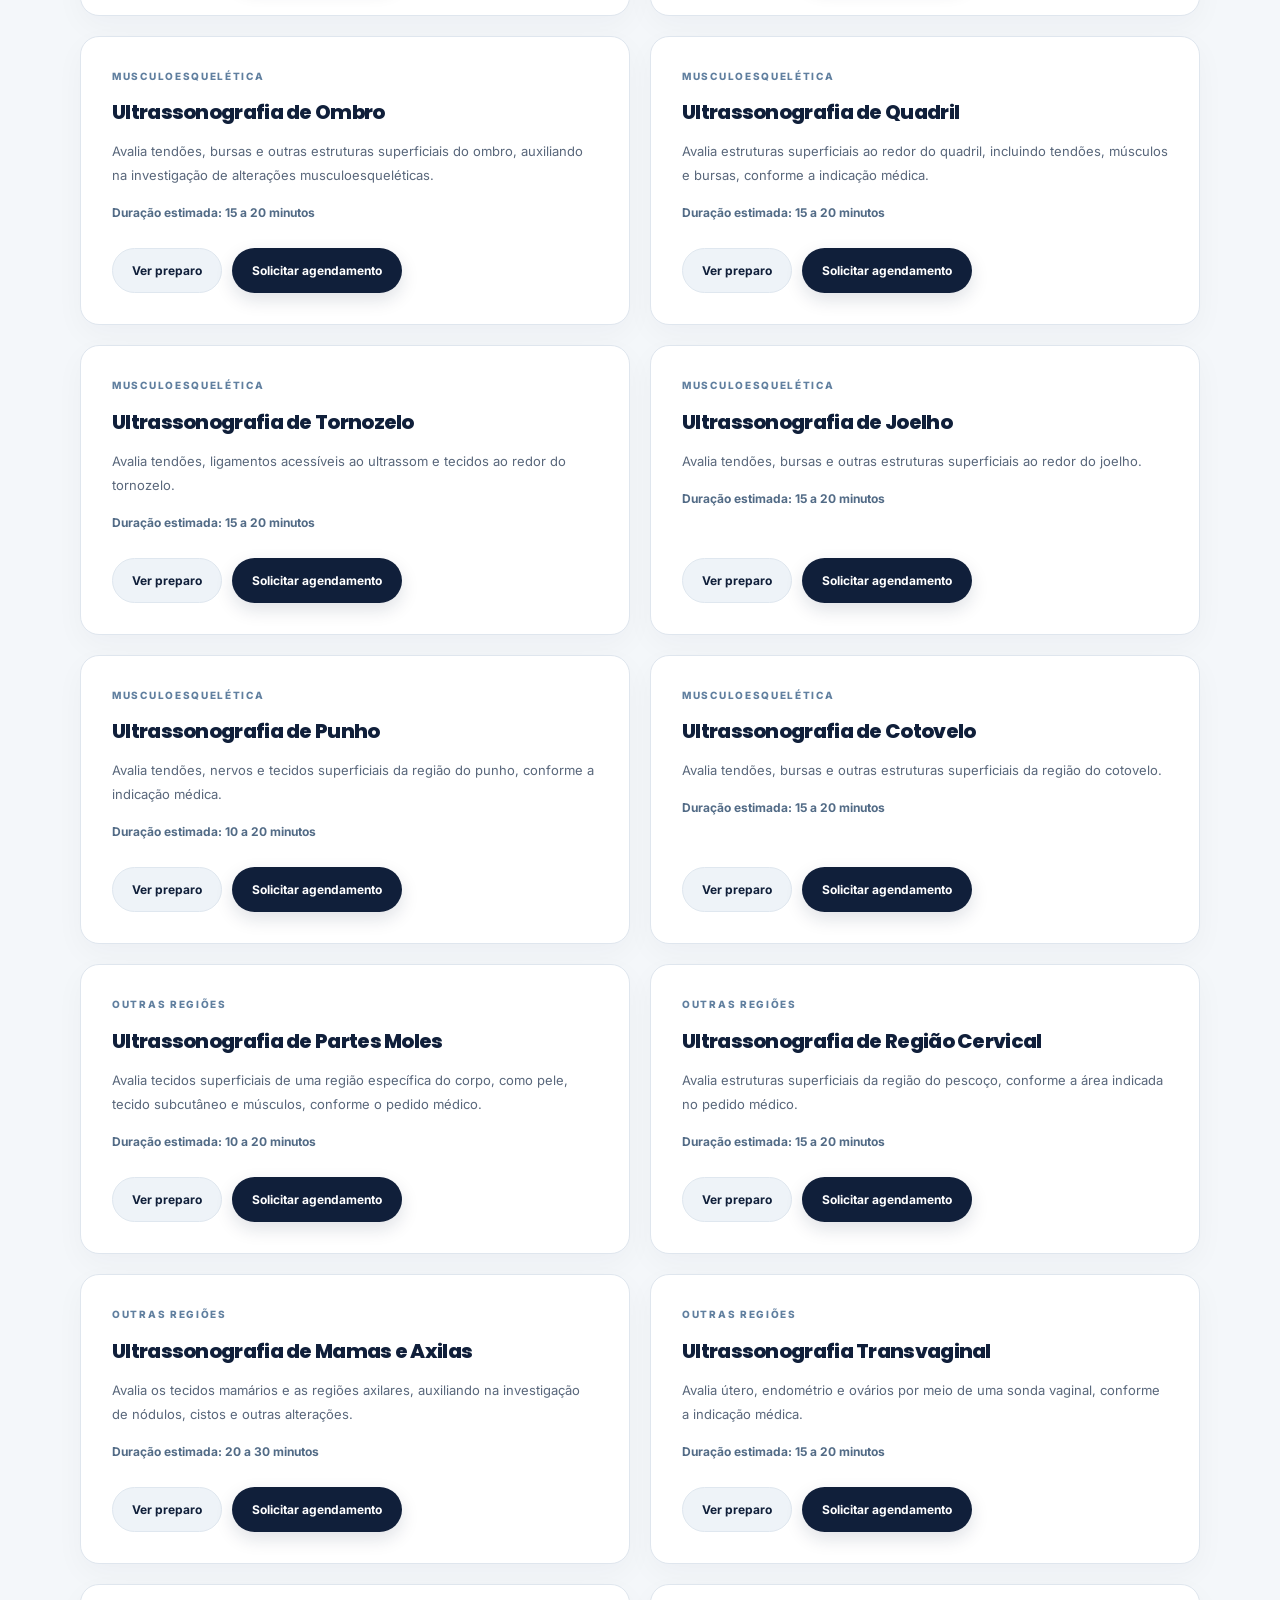
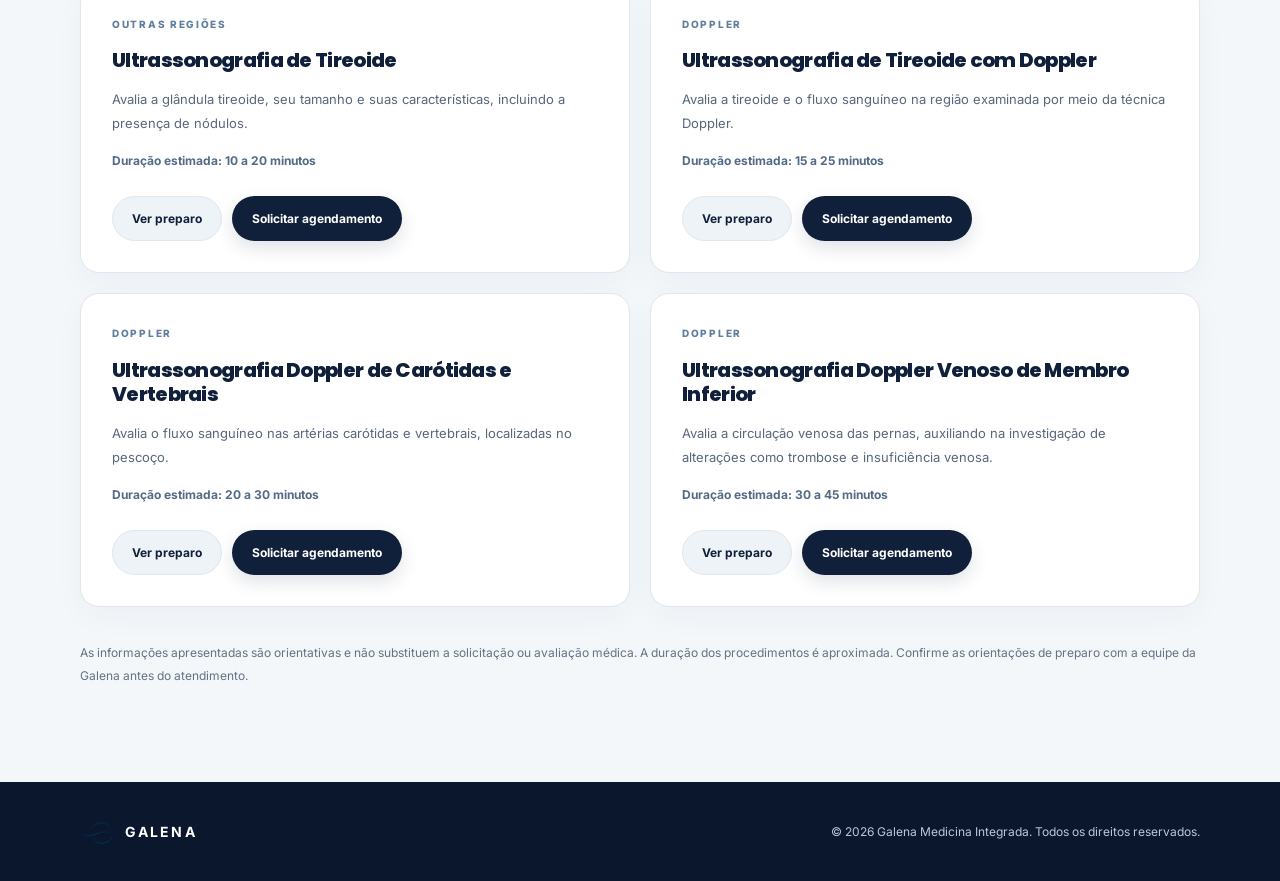
==== commit 09523e39: "Update exame.html" ====
--- a/exame.html
+++ b/exame.html
@@ -13,10 +13,11 @@
 :root{--navy:#101f3a;--deep:#0b172c;--soft:#1b304f;--blue:#7895b1;--ice:#f4f7fa;--text:#26354b;--muted:#657185;--border:#dfe6ee;--white:#fff}
 *,*::before,*::after{box-sizing:border-box}
 html{scroll-behavior:smooth}
-body{margin:0;background:var(--ice);color:var(--text);font:400 14px/1.75 "Inter",Arial,sans-serif;overflow-x:hidden}
+body{margin:0;padding-top:91px;background:var(--ice);color:var(--text);font:400 14px/1.75 "Inter",Arial,sans-serif;overflow-x:hidden}
 a{text-decoration:none;color:inherit}button,input{font:inherit}button{cursor:pointer}button:focus-visible,a:focus-visible,input:focus-visible{outline:3px solid #80b7e7;outline-offset:3px}
 .container{width:min(1120px,calc(100% - 44px));margin:auto}
-.cabecalho{background:var(--navy);border-bottom:1px solid rgba(255,255,255,.1)}
+/* Cabeçalho fixo: mesmas regras de posicionamento e blur do style.css principal */
+.cabecalho{position:fixed;top:0;left:0;right:0;z-index:1000;background:rgba(16,31,58,.98);border-bottom:1px solid rgba(255,255,255,.1);backdrop-filter:blur(14px);-webkit-backdrop-filter:blur(14px)}
 .cabecalho-conteudo{min-height:91px;display:flex;align-items:center;justify-content:space-between;gap:24px}
 .logo-galena{display:inline-flex;align-items:center;gap:13px;min-width:0}
 .logo-galena img{display:block;width:47px;height:47px;object-fit:contain;flex:0 0 47px;border-radius:50%}
@@ -25,22 +26,22 @@
 .logo-galena-texto span{font-size:7px;letter-spacing:.21em;font-weight:700;margin-top:5px}
 .voltar-galena{color:#d4e3f0;font-weight:600;font-size:12px;white-space:nowrap;transition:color .2s}
 .voltar-galena:hover{color:white}
-.hero-exames{background:linear-gradient(115deg,#101f3a 0%,#152947 65%,#213a59 100%);position:relative;overflow:hidden;color:#fff;padding:92px 0 105px}
+.hero-exames{background:linear-gradient(115deg,#101f3a 0%,#152947 65%,#213a59 100%);position:relative;overflow:hidden;color:#fff;padding:42px 0 65px}
 .hero-exames::after{content:"";position:absolute;right:-130px;bottom:-230px;width:510px;height:510px;border:1px solid rgba(154,194,224,.16);border-radius:50%;box-shadow:0 0 0 65px rgba(154,194,224,.025),0 0 0 145px rgba(154,194,224,.025);pointer-events:none}
 .hero-exames .container{position:relative;z-index:1}
 .identificacao{display:inline-block;font-size:10px;letter-spacing:.24em;font-weight:800;color:#a8c8e3;text-transform:uppercase}
 h1,h2,h3{font-family:"Poppins",sans-serif;letter-spacing:-.035em;line-height:1.2}
-.hero-exames h1{font-size:clamp(37px,5.4vw,65px);font-weight:800;max-width:790px;margin:19px 0 23px}
+.hero-exames h1{font-size:clamp(32px,4.3vw,48px);font-weight:800;max-width:790px;margin:10px 0 12px}
 .hero-exames h1 span{color:#bfd6e9}
-.hero-exames p{font-size:15px;line-height:1.9;max-width:600px;color:#d8e4ef;margin:0}
+.hero-exames p{font-size:13px;line-height:1.7;max-width:600px;color:#d8e4ef;margin:0}
 main{padding:0 0 95px}
-.catalogo-wrap{position:relative;margin-top:-47px;z-index:2}
-.pesquisa{background:#fff;padding:32px 36px;border:1px solid var(--border);border-radius:20px;box-shadow:0 20px 50px rgba(16,31,58,.09)}
+.catalogo-wrap{position:relative;margin-top:-33px;z-index:2}
+.pesquisa{background:#fff;padding:24px 30px;border:1px solid var(--border);border-radius:20px;box-shadow:0 20px 50px rgba(16,31,58,.09)}
 .pesquisa label{display:block;font-size:14px;font-weight:700;color:var(--navy);margin-bottom:12px}
 .pesquisa input{display:block;width:100%;border:1px solid #cddae6;border-radius:12px;padding:16px 19px;background:#f8fafc;color:var(--text);font-size:14px;outline:none}
 .pesquisa input:focus{border-color:var(--blue);box-shadow:0 0 0 4px rgba(120,149,177,.15)}
 .ajuda-pesquisa{font-size:12px;color:var(--muted);margin:11px 0 0}
-.filtros{display:flex;flex-wrap:wrap;gap:9px;margin-top:22px}
+.filtros{display:flex;flex-wrap:wrap;gap:9px;margin-top:14px}
 .filtro{background:#fff;border:1px solid var(--border);color:#526b86;padding:9px 16px;border-radius:100px;font-size:12px;font-weight:700;transition:.2s}
 .filtro:hover{background:#edf3f8}.filtro.ativo{background:var(--navy);color:white;border-color:var(--navy)}
 .catalogo-intro{display:flex;align-items:center;justify-content:space-between;gap:12px;margin:47px 0 21px}
@@ -66,7 +67,7 @@
 .informacao-exame{border-top:1px solid var(--border);margin-top:27px;padding-top:20px}.informacao-exame h2{color:var(--navy);font-size:18px}.informacao-exame p{color:#59677b;font-size:14px;line-height:1.85}
 .oculto{display:none!important}
 .rodape{background:var(--deep);color:#b7c9da;padding:32px 0}.rodape-conteudo{display:flex;align-items:center;justify-content:space-between;gap:24px}.rodape .marca{display:flex;align-items:center;gap:10px;color:#fff;font-weight:700;letter-spacing:.15em}.rodape .marca img{width:35px;height:35px;object-fit:contain}.rodape p{font-size:12px;margin:0}
-@media(max-width:700px){.container{width:calc(100% - 34px)}.cabecalho-conteudo{min-height:76px}.logo-galena img{width:38px;height:38px;flex-basis:38px}.logo-galena-texto strong{font-size:15px}.logo-galena-texto span{font-size:6px}.voltar-galena{font-size:10px}.hero-exames{padding:68px 0 98px}.hero-exames p{font-size:13px}.catalogo-wrap{margin-top:-42px}.pesquisa{padding:24px 20px}.catalogo-intro{margin-top:37px;align-items:flex-start;flex-direction:column}.lista-exames{grid-template-columns:1fr;gap:15px}.cartao-exame{padding:25px}.cartao-exame h2{font-size:19px}.acoes .botao{flex:1}.pagina-exame{margin-top:38px;padding:28px 23px}.rodape-conteudo{flex-direction:column;text-align:center}}
+@media(max-width:700px){.container{width:calc(100% - 34px)}.cabecalho-conteudo{min-height:76px}body{padding-top:76px}.logo-galena img{width:38px;height:38px;flex-basis:38px}.logo-galena-texto strong{font-size:15px}.logo-galena-texto span{font-size:6px}.voltar-galena{font-size:10px}.hero-exames{padding:35px 0 65px}.hero-exames h1{font-size:clamp(30px,7vw,40px);margin:9px 0 12px}.hero-exames p{font-size:13px}.catalogo-wrap{margin-top:-30px}.pesquisa{padding:20px 20px}.catalogo-intro{margin-top:37px;align-items:flex-start;flex-direction:column}.lista-exames{grid-template-columns:1fr;gap:15px}.cartao-exame{padding:25px}.cartao-exame h2{font-size:19px}.acoes .botao{flex:1}.pagina-exame{margin-top:38px;padding:28px 23px}.rodape-conteudo{flex-direction:column;text-align:center}}
 @media(max-width:380px){.logo-galena{gap:8px}.logo-galena-texto strong{font-size:13px}.logo-galena-texto span{font-size:5px}.acoes{flex-direction:column}.acoes .botao{width:100%}}
 @media(prefers-reduced-motion:reduce){*,*::before,*::after{transition:none!important;scroll-behavior:auto!important}}
   </style>
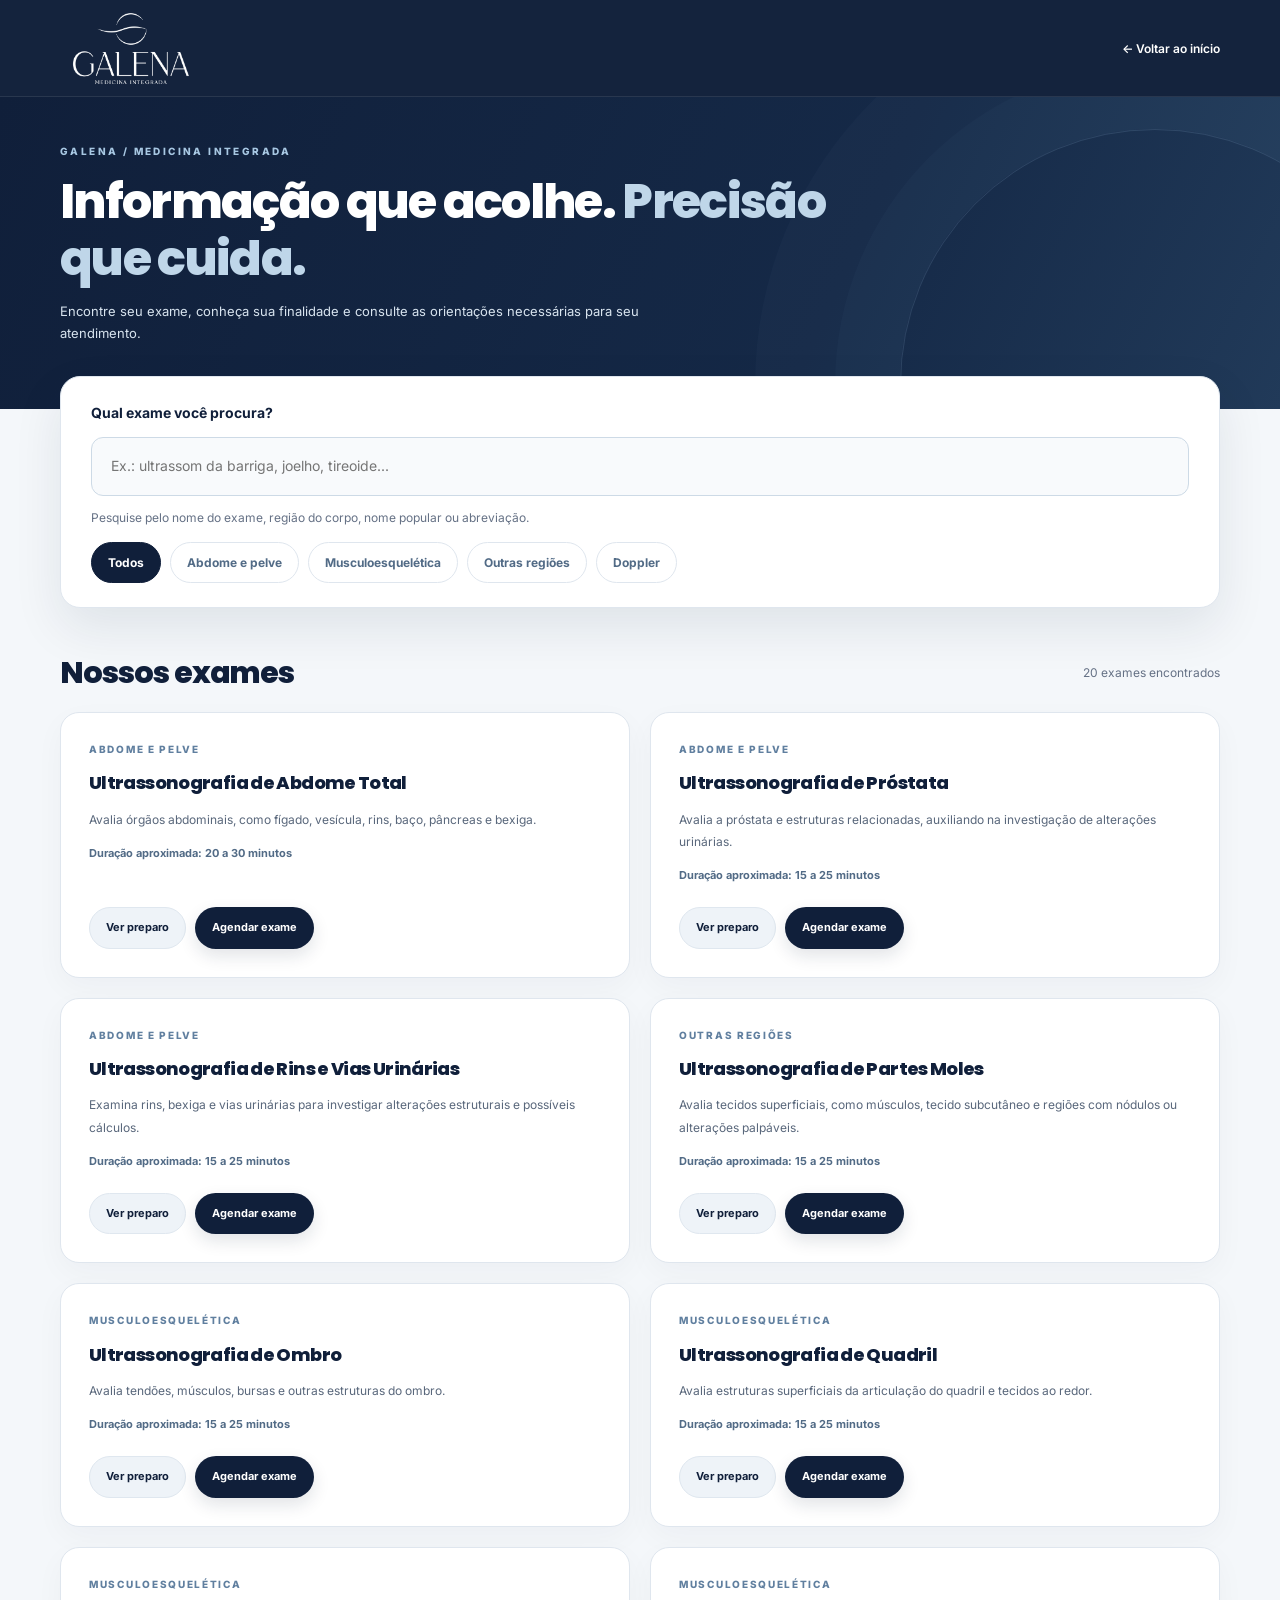
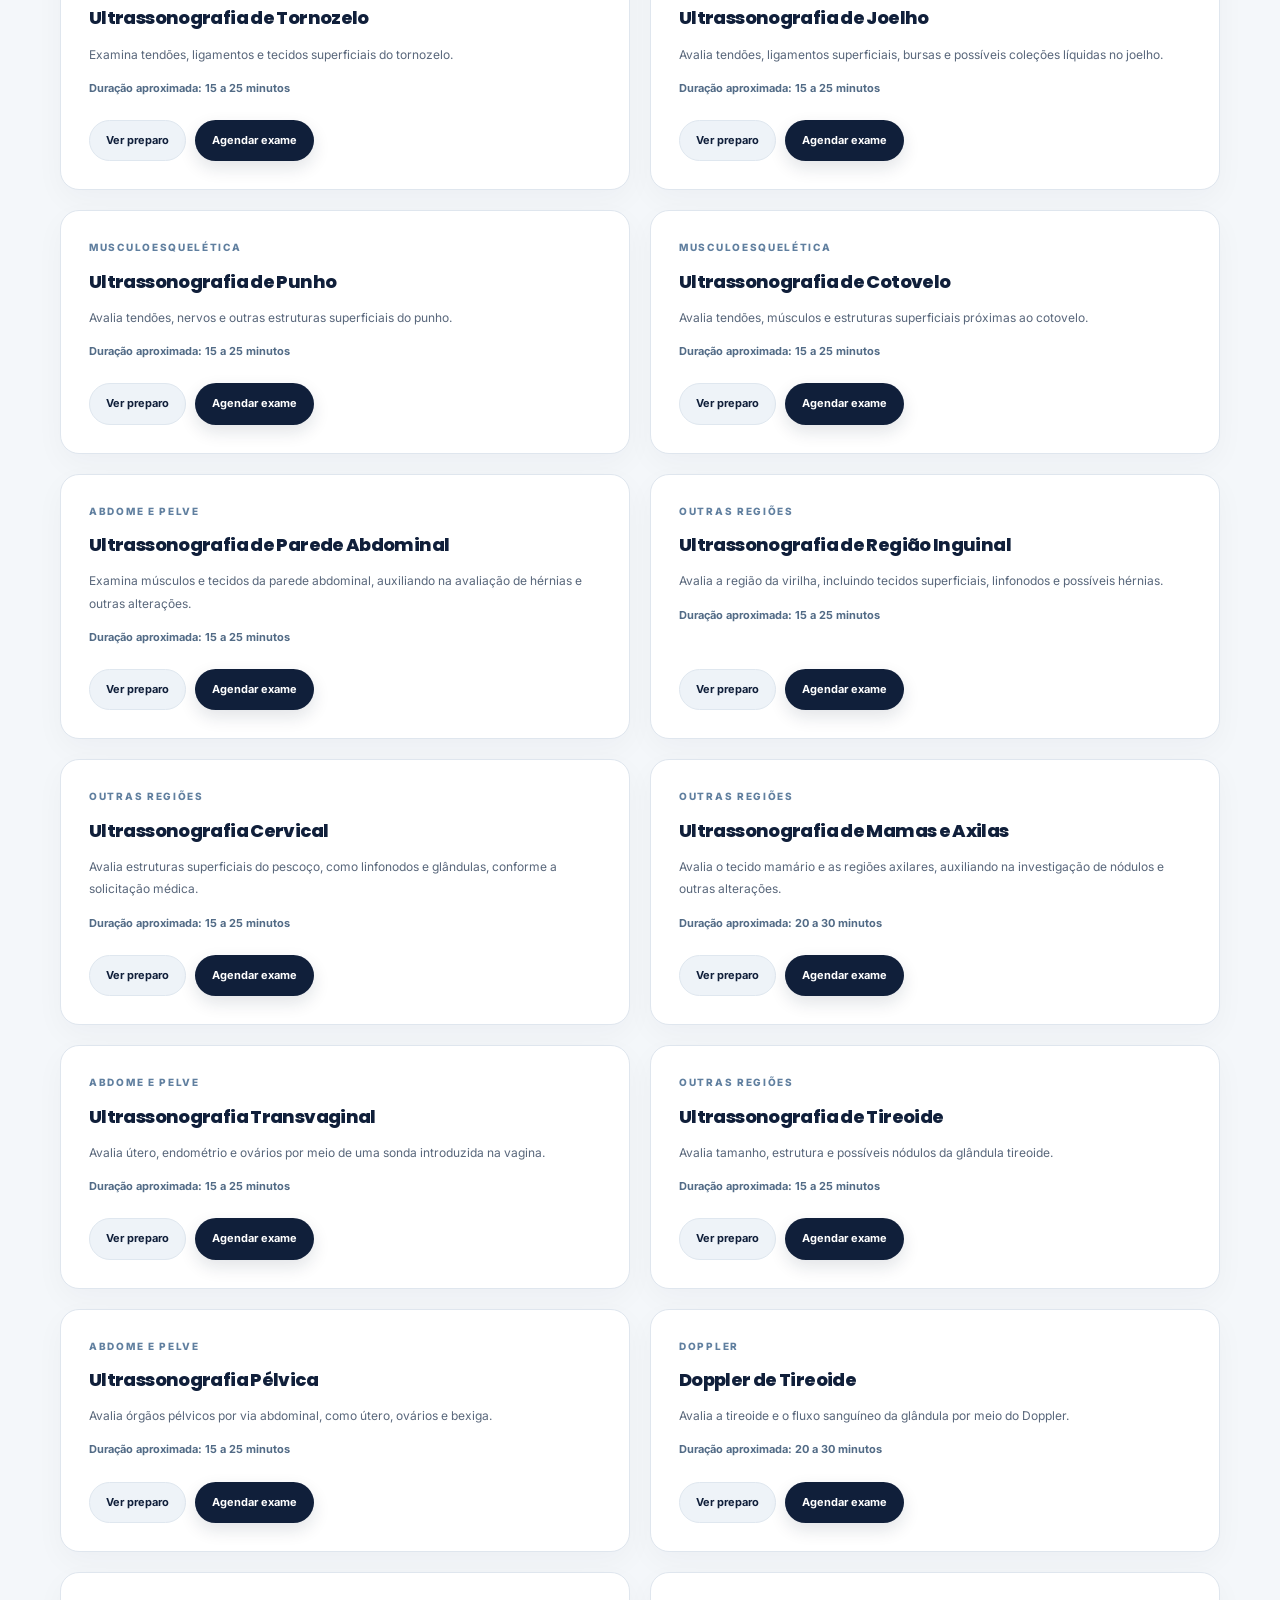
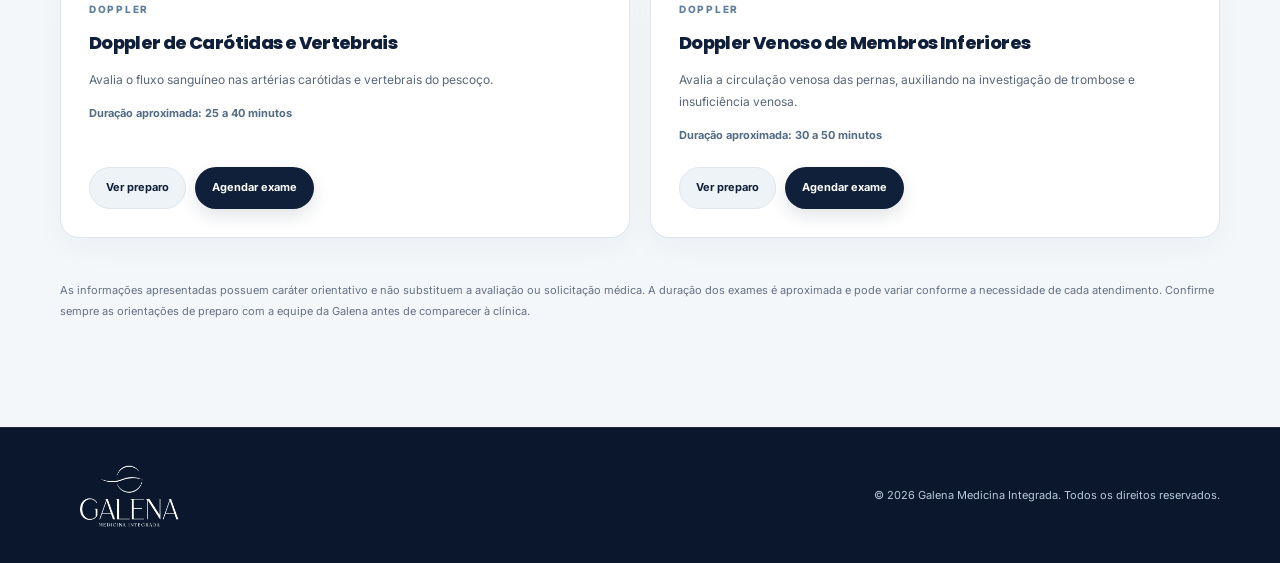
==== commit bcac70a7: "Update exame.html" ====
--- a/exame.html
+++ b/exame.html
@@ -1,3 +1,4 @@
+
 <!DOCTYPE html>
 <html lang="pt-BR">
 <head>
@@ -5,827 +6,1268 @@
   <meta name="viewport" content="width=device-width, initial-scale=1.0">
   <meta name="description" content="Consulte exames, orientações e preparos da Galena Medicina Integrada.">
   <title>Exames e Preparos | Galena Medicina Integrada</title>
+
   <link rel="icon" type="image/png" href="favicon.png">
   <link rel="shortcut icon" href="favicon.png">
+
   <link href="https://fonts.googleapis.com/css2?family=Inter:wght@400;500;600;700;800&family=Poppins:wght@400;500;600;700;800&family=Montserrat:wght@600;700;800&display=swap" rel="stylesheet">
+
   <style>
-
-:root{--navy:#101f3a;--deep:#0b172c;--soft:#1b304f;--blue:#7895b1;--ice:#f4f7fa;--text:#26354b;--muted:#657185;--border:#dfe6ee;--white:#fff}
-*,*::before,*::after{box-sizing:border-box}
-html{scroll-behavior:smooth}
-body{margin:0;padding-top:91px;background:var(--ice);color:var(--text);font:400 14px/1.75 "Inter",Arial,sans-serif;overflow-x:hidden}
-a{text-decoration:none;color:inherit}button,input{font:inherit}button{cursor:pointer}button:focus-visible,a:focus-visible,input:focus-visible{outline:3px solid #80b7e7;outline-offset:3px}
-.container{width:min(1120px,calc(100% - 44px));margin:auto}
-/* Cabeçalho fixo: mesmas regras de posicionamento e blur do style.css principal */
-.cabecalho{position:fixed;top:0;left:0;right:0;z-index:1000;background:rgba(16,31,58,.98);border-bottom:1px solid rgba(255,255,255,.1);backdrop-filter:blur(14px);-webkit-backdrop-filter:blur(14px)}
-.cabecalho-conteudo{min-height:91px;display:flex;align-items:center;justify-content:space-between;gap:24px}
-.logo-galena{display:inline-flex;align-items:center;gap:13px;min-width:0}
-.logo-galena img{display:block;width:47px;height:47px;object-fit:contain;flex:0 0 47px;border-radius:50%}
-.logo-galena-texto{display:flex;flex-direction:column;color:white;line-height:1.25}
-.logo-galena-texto strong{font:700 20px/1.2 "Montserrat",sans-serif;letter-spacing:.18em}
-.logo-galena-texto span{font-size:7px;letter-spacing:.21em;font-weight:700;margin-top:5px}
-.voltar-galena{color:#d4e3f0;font-weight:600;font-size:12px;white-space:nowrap;transition:color .2s}
-.voltar-galena:hover{color:white}
-.hero-exames{background:linear-gradient(115deg,#101f3a 0%,#152947 65%,#213a59 100%);position:relative;overflow:hidden;color:#fff;padding:42px 0 65px}
-.hero-exames::after{content:"";position:absolute;right:-130px;bottom:-230px;width:510px;height:510px;border:1px solid rgba(154,194,224,.16);border-radius:50%;box-shadow:0 0 0 65px rgba(154,194,224,.025),0 0 0 145px rgba(154,194,224,.025);pointer-events:none}
-.hero-exames .container{position:relative;z-index:1}
-.identificacao{display:inline-block;font-size:10px;letter-spacing:.24em;font-weight:800;color:#a8c8e3;text-transform:uppercase}
-h1,h2,h3{font-family:"Poppins",sans-serif;letter-spacing:-.035em;line-height:1.2}
-.hero-exames h1{font-size:clamp(32px,4.3vw,48px);font-weight:800;max-width:790px;margin:10px 0 12px}
-.hero-exames h1 span{color:#bfd6e9}
-.hero-exames p{font-size:13px;line-height:1.7;max-width:600px;color:#d8e4ef;margin:0}
-main{padding:0 0 95px}
-.catalogo-wrap{position:relative;margin-top:-33px;z-index:2}
-.pesquisa{background:#fff;padding:24px 30px;border:1px solid var(--border);border-radius:20px;box-shadow:0 20px 50px rgba(16,31,58,.09)}
-.pesquisa label{display:block;font-size:14px;font-weight:700;color:var(--navy);margin-bottom:12px}
-.pesquisa input{display:block;width:100%;border:1px solid #cddae6;border-radius:12px;padding:16px 19px;background:#f8fafc;color:var(--text);font-size:14px;outline:none}
-.pesquisa input:focus{border-color:var(--blue);box-shadow:0 0 0 4px rgba(120,149,177,.15)}
-.ajuda-pesquisa{font-size:12px;color:var(--muted);margin:11px 0 0}
-.filtros{display:flex;flex-wrap:wrap;gap:9px;margin-top:14px}
-.filtro{background:#fff;border:1px solid var(--border);color:#526b86;padding:9px 16px;border-radius:100px;font-size:12px;font-weight:700;transition:.2s}
-.filtro:hover{background:#edf3f8}.filtro.ativo{background:var(--navy);color:white;border-color:var(--navy)}
-.catalogo-intro{display:flex;align-items:center;justify-content:space-between;gap:12px;margin:47px 0 21px}
-.catalogo-intro h2{font-size:clamp(23px,3vw,30px);font-weight:800;margin:0;color:var(--navy)}
-.contador{font-size:12px;color:var(--muted);margin:0}
-.lista-exames{display:grid;grid-template-columns:repeat(2,minmax(0,1fr));gap:20px}
-.cartao-exame{display:flex;flex-direction:column;gap:15px;padding:31px;background:#fff;border:1px solid var(--border);border-radius:19px;box-shadow:0 10px 30px rgba(16,31,58,.035);transition:transform .2s,box-shadow .2s,border-color .2s}
-.cartao-exame:hover{transform:translateY(-3px);border-color:#c7d8e7;box-shadow:0 17px 38px rgba(16,31,58,.075)}
-.categoria{color:#607f9f;font-size:10px;text-transform:uppercase;letter-spacing:.17em;font-weight:800}
-.cartao-exame h2{font-size:20px;font-weight:800;color:var(--navy);margin:0}
-.descricao{font-size:13px;line-height:1.85;color:#59677b;margin:0}
-.duracao{font-size:12px;color:#526b86;font-weight:700}
-.acoes{display:flex;flex-wrap:wrap;gap:10px;margin-top:auto;padding-top:10px}
-.botao{display:inline-flex;align-items:center;justify-content:center;min-height:45px;padding:11px 19px;border-radius:100px;font-size:12px;font-weight:700;text-align:center;border:1px solid transparent;transition:background .2s,transform .2s}
-.botao:hover{transform:translateY(-2px)}.botao-secundario{background:#eef3f8;color:var(--navy);border-color:#dfe7ef}.botao-secundario:hover{background:#e0eaf3}
-.botao-whatsapp{background:var(--navy);color:#fff;box-shadow:0 7px 18px rgba(16,31,58,.13)}.botao-whatsapp:hover{background:var(--soft)}
-.preparo{display:none;background:#f4f7fa;padding:19px;border-radius:12px;border:1px solid var(--border)}.preparo.aberto{display:block}
-.preparo h3{color:var(--navy);font-size:14px;margin:0 0 8px}.preparo p{color:#59677b;font-size:12px;line-height:1.85;margin:0}
-.aviso{margin:35px 0 0;color:var(--muted);font-size:12px;line-height:1.9}
-.vazio{grid-column:1/-1;background:#fff;border:1px solid var(--border);border-radius:18px;padding:45px;text-align:center;color:var(--muted)}
-.pagina-exame{max-width:900px;margin:70px auto 0;padding:50px;background:#fff;border:1px solid var(--border);border-radius:22px;box-shadow:0 20px 50px rgba(16,31,58,.06)}
-.pagina-exame h1{font-size:clamp(28px,4vw,43px);color:var(--navy);margin:18px 0}.pagina-exame>.descricao{font-size:15px}
-.informacao-exame{border-top:1px solid var(--border);margin-top:27px;padding-top:20px}.informacao-exame h2{color:var(--navy);font-size:18px}.informacao-exame p{color:#59677b;font-size:14px;line-height:1.85}
-.oculto{display:none!important}
-.rodape{background:var(--deep);color:#b7c9da;padding:32px 0}.rodape-conteudo{display:flex;align-items:center;justify-content:space-between;gap:24px}.rodape .marca{display:flex;align-items:center;gap:10px;color:#fff;font-weight:700;letter-spacing:.15em}.rodape .marca img{width:35px;height:35px;object-fit:contain}.rodape p{font-size:12px;margin:0}
-@media(max-width:700px){.container{width:calc(100% - 34px)}.cabecalho-conteudo{min-height:76px}body{padding-top:76px}.logo-galena img{width:38px;height:38px;flex-basis:38px}.logo-galena-texto strong{font-size:15px}.logo-galena-texto span{font-size:6px}.voltar-galena{font-size:10px}.hero-exames{padding:35px 0 65px}.hero-exames h1{font-size:clamp(30px,7vw,40px);margin:9px 0 12px}.hero-exames p{font-size:13px}.catalogo-wrap{margin-top:-30px}.pesquisa{padding:20px 20px}.catalogo-intro{margin-top:37px;align-items:flex-start;flex-direction:column}.lista-exames{grid-template-columns:1fr;gap:15px}.cartao-exame{padding:25px}.cartao-exame h2{font-size:19px}.acoes .botao{flex:1}.pagina-exame{margin-top:38px;padding:28px 23px}.rodape-conteudo{flex-direction:column;text-align:center}}
-@media(max-width:380px){.logo-galena{gap:8px}.logo-galena-texto strong{font-size:13px}.logo-galena-texto span{font-size:5px}.acoes{flex-direction:column}.acoes .botao{width:100%}}
-@media(prefers-reduced-motion:reduce){*,*::before,*::after{transition:none!important;scroll-behavior:auto!important}}
+    :root {
+      --navy: #101f3a;
+      --deep: #0b172c;
+      --soft: #1b304f;
+      --blue: #7895b1;
+      --ice: #f4f7fa;
+      --text: #26354b;
+      --muted: #657185;
+      --border: #dfe6ee;
+      --white: #fff;
+    }
+
+    *, *::before, *::after {
+      box-sizing: border-box;
+    }
+
+    html {
+      scroll-behavior: smooth;
+    }
+
+    body {
+      margin: 0;
+      padding-top: 96px;
+      background: var(--ice);
+      color: var(--text);
+      font: 400 14px/1.75 "Inter", Arial, sans-serif;
+      overflow-x: hidden;
+    }
+
+    a {
+      text-decoration: none;
+      color: inherit;
+    }
+
+    button, input {
+      font: inherit;
+    }
+
+    button {
+      cursor: pointer;
+    }
+
+    button:focus-visible,
+    a:focus-visible,
+    input:focus-visible {
+      outline: 3px solid #80b7e7;
+      outline-offset: 3px;
+    }
+
+    .container {
+      width: min(1160px, calc(100% - 48px));
+      margin-inline: auto;
+    }
+
+    /* CABEÇALHO ORIGINAL DA GALENA */
+
+    .cabecalho {
+      position: fixed;
+      top: 0;
+      left: 0;
+      right: 0;
+      z-index: 1000;
+      background: rgba(16, 31, 58, .98);
+      border-bottom: 1px solid rgba(255, 255, 255, .10);
+      backdrop-filter: blur(14px);
+      -webkit-backdrop-filter: blur(14px);
+    }
+
+    .cabecalho .barra {
+      min-height: 96px;
+      display: flex;
+      align-items: center;
+      justify-content: space-between;
+      gap: 30px;
+    }
+
+    .cabecalho .marca {
+      display: flex;
+      align-items: center;
+      flex-shrink: 0;
+    }
+
+    .cabecalho .marca img {
+      display: block;
+      width: auto;
+      height: 77px;
+      max-width: 220px;
+      object-fit: contain;
+    }
+
+    .cabecalho .navegacao {
+      display: flex;
+      align-items: center;
+      gap: 23px;
+    }
+
+    .cabecalho .navegacao a {
+      color: white;
+      font-size: 12px;
+      font-weight: 600;
+      white-space: nowrap;
+      transition: color .2s;
+    }
+
+    .cabecalho .navegacao a:hover {
+      color: #c2d9eb;
+    }
+
+    /* ABERTURA DA CENTRAL */
+
+    .hero-exames {
+      background: linear-gradient(
+        115deg,
+        #101f3a 0%,
+        #152947 65%,
+        #213a59 100%
+      );
+      position: relative;
+      overflow: hidden;
+      color: #fff;
+      padding: 42px 0 65px;
+    }
+
+    .hero-exames::after {
+      content: "";
+      position: absolute;
+      right: -130px;
+      bottom: -230px;
+      width: 510px;
+      height: 510px;
+      border: 1px solid rgba(154, 194, 224, .16);
+      border-radius: 50%;
+      box-shadow:
+        0 0 0 65px rgba(154, 194, 224, .025),
+        0 0 0 145px rgba(154, 194, 224, .025);
+      pointer-events: none;
+    }
+
+    .hero-exames .container {
+      position: relative;
+      z-index: 1;
+    }
+
+    .identificacao {
+      display: inline-block;
+      font-size: 10px;
+      letter-spacing: .24em;
+      font-weight: 800;
+      color: #a8c8e3;
+      text-transform: uppercase;
+    }
+
+    h1, h2, h3 {
+      font-family: "Poppins", sans-serif;
+      letter-spacing: -.035em;
+      line-height: 1.2;
+    }
+
+    .hero-exames h1 {
+      font-size: clamp(32px, 4.3vw, 48px);
+      font-weight: 800;
+      max-width: 790px;
+      margin: 10px 0 12px;
+    }
+
+    .hero-exames h1 span {
+      color: #bfd6e9;
+    }
+
+    .hero-exames p {
+      font-size: 13px;
+      line-height: 1.7;
+      max-width: 600px;
+      color: #d8e4ef;
+      margin: 0;
+    }
+
+    /* CONTEÚDO E PESQUISA */
+
+    main {
+      padding: 0 0 95px;
+    }
+
+    .catalogo-wrap {
+      position: relative;
+      margin-top: -33px;
+      z-index: 2;
+    }
+
+    .pesquisa {
+      background: #fff;
+      padding: 24px 30px;
+      border: 1px solid var(--border);
+      border-radius: 20px;
+      box-shadow: 0 20px 50px rgba(16, 31, 58, .09);
+    }
+
+    .pesquisa label {
+      display: block;
+      font-size: 14px;
+      font-weight: 700;
+      color: var(--navy);
+      margin-bottom: 12px;
+    }
+
+    .pesquisa input {
+      display: block;
+      width: 100%;
+      border: 1px solid #cddae6;
+      border-radius: 12px;
+      padding: 16px 19px;
+      background: #f8fafc;
+      color: var(--text);
+      font-size: 14px;
+      outline: none;
+    }
+
+    .pesquisa input:focus {
+      border-color: var(--blue);
+      box-shadow: 0 0 0 4px rgba(120, 149, 177, .15);
+    }
+
+    .ajuda-pesquisa {
+      font-size: 12px;
+      color: var(--muted);
+      margin: 11px 0 0;
+    }
+
+    .filtros {
+      display: flex;
+      flex-wrap: wrap;
+      gap: 9px;
+      margin-top: 14px;
+    }
+
+    .filtro {
+      background: #fff;
+      border: 1px solid var(--border);
+      color: #526b86;
+      padding: 9px 16px;
+      border-radius: 100px;
+      font-size: 12px;
+      font-weight: 700;
+      transition: .2s;
+    }
+
+    .filtro:hover {
+      background: #edf3f8;
+    }
+
+    .filtro.ativo {
+      background: var(--navy);
+      color: white;
+      border-color: var(--navy);
+    }
+
+    .catalogo-intro {
+      display: flex;
+      align-items: center;
+      justify-content: space-between;
+      gap: 12px;
+      margin: 47px 0 21px;
+    }
+
+    .catalogo-intro h2 {
+      font-size: clamp(23px, 3vw, 30px);
+      font-weight: 800;
+      margin: 0;
+      color: var(--navy);
+    }
+
+    .contador {
+      font-size: 12px;
+      color: var(--muted);
+      margin: 0;
+    }
+
+    /* LISTA DE EXAMES */
+
+    .lista-exames {
+      display: grid;
+      grid-template-columns: repeat(2, minmax(0, 1fr));
+      gap: 20px;
+    }
+
+    .cartao-exame {
+      background: var(--white);
+      border: 1px solid var(--border);
+      border-radius: 19px;
+      padding: 28px;
+      display: flex;
+      flex-direction: column;
+      gap: 13px;
+      box-shadow: 0 10px 30px rgba(16, 31, 58, .035);
+      transition:
+        transform .25s ease,
+        box-shadow .25s ease,
+        border-color .25s ease;
+    }
+
+    .cartao-exame:hover {
+      transform: translateY(-3px);
+      border-color: #c8d8e6;
+      box-shadow: 0 20px 45px rgba(16, 31, 58, .075);
+    }
+
+    .categoria {
+      font-size: 10px;
+      text-transform: uppercase;
+      letter-spacing: .17em;
+      color: #607f9f;
+      font-weight: 800;
+    }
+
+    .cartao-exame h3 {
+      font-family: "Poppins", sans-serif;
+      font-size: 18px;
+      font-weight: 800;
+      color: var(--navy);
+      margin: 0;
+      line-height: 1.35;
+    }
+
+    .descricao {
+      color: #59677b;
+      font-size: 12px;
+      line-height: 1.85;
+      margin: 0;
+    }
+
+    .duracao {
+      color: #526b86;
+      font-size: 11px;
+      font-weight: 700;
+      margin: 0;
+    }
+
+    /* BOTÕES DOS EXAMES */
+
+    .acoes {
+      display: flex;
+      flex-wrap: wrap;
+      gap: 9px;
+      margin-top: auto;
+      padding-top: 9px;
+    }
+
+    .botao {
+      display: inline-flex;
+      align-items: center;
+      justify-content: center;
+      min-height: 40px;
+      padding: 10px 16px;
+      border-radius: 100px;
+      font-family: "Inter", sans-serif;
+      font-size: 11px;
+      font-weight: 700;
+      text-align: center;
+      border: 1px solid transparent;
+      cursor: pointer;
+      transition:
+        background .2s ease,
+        color .2s ease,
+        transform .2s ease;
+    }
+
+    .botao:hover {
+      transform: translateY(-2px);
+    }
+
+    .botao-secundario {
+      background: #eef3f8;
+      color: var(--navy);
+      border-color: #dfe7ef;
+    }
+
+    .botao-secundario:hover {
+      background: #e0eaf3;
+    }
+
+    .botao-whatsapp {
+      background: var(--navy);
+      color: #ffffff;
+      box-shadow: 0 7px 17px rgba(16, 31, 58, .12);
+    }
+
+    .botao-whatsapp:hover {
+      background: var(--soft);
+    }
+
+    /* PREPARO DOS EXAMES */
+
+    .preparo {
+      display: none;
+      background: #f4f7fa;
+      padding: 18px;
+      border-radius: 12px;
+      border: 1px solid var(--border);
+    }
+
+    .preparo.aberto {
+      display: block;
+    }
+
+    .preparo h4 {
+      font-family: "Poppins", sans-serif;
+      font-size: 13px;
+      font-weight: 700;
+      color: var(--navy);
+      margin: 0 0 8px;
+    }
+
+    .preparo p {
+      font-size: 12px;
+      line-height: 1.8;
+      color: #59677b;
+      margin: 0;
+    }
+
+    /* AVISOS E RESULTADOS */
+
+    .aviso {
+      margin-top: 42px;
+      font-size: 11px;
+      line-height: 1.9;
+      color: var(--muted);
+    }
+
+    .vazio {
+      grid-column: 1 / -1;
+      background: #ffffff;
+      border: 1px solid var(--border);
+      border-radius: 18px;
+      padding: 45px 25px;
+      text-align: center;
+      color: var(--muted);
+      font-size: 14px;
+    }
+
+    .oculto {
+      display: none !important;
+    }
+
+    /* RODAPÉ */
+
+    footer {
+      background: var(--deep);
+      color: #b7c9da;
+      padding: 35px 0;
+      border-top: 1px solid rgba(255, 255, 255, .08);
+    }
+
+    .rodape-conteudo {
+      display: flex;
+      justify-content: space-between;
+      align-items: center;
+      gap: 25px;
+    }
+
+    .rodape-logo {
+      display: inline-flex;
+      align-items: center;
+    }
+
+    .rodape-logo img {
+      display: block;
+      width: 130px;
+      max-height: 65px;
+      object-fit: contain;
+    }
+
+    footer p {
+      color: #b7c9da;
+      font-size: 11px;
+      margin: 0;
+    }
+
+    /* TABLETS */
+
+    @media (max-width: 900px) {
+      .cabecalho .barra {
+        min-height: 82px;
+      }
+
+      .cabecalho .marca img {
+        height: 64px;
+      }
+
+      body {
+        padding-top: 82px;
+      }
+
+      .hero-exames {
+        padding: 36px 0 60px;
+      }
+
+      .lista-exames {
+        gap: 16px;
+      }
+
+      .cartao-exame {
+        padding: 23px;
+      }
+    }
+
+    /* CELULARES */
+
+    @media (max-width: 650px) {
+      .container {
+        width: calc(100% - 34px);
+      }
+
+      body {
+        padding-top: 72px;
+      }
+
+      .cabecalho .barra {
+        min-height: 72px;
+        gap: 12px;
+      }
+
+      .cabecalho .marca img {
+        height: 52px;
+        max-width: 155px;
+      }
+
+      .cabecalho .navegacao {
+        gap: 8px;
+      }
+
+      .cabecalho .navegacao a {
+        font-size: 10px;
+      }
+
+      .hero-exames {
+        padding: 28px 0 55px;
+      }
+
+      .hero-exames h1 {
+        font-size: clamp(28px, 8vw, 38px);
+        margin: 10px 0;
+      }
+
+      .hero-exames p {
+        font-size: 12px;
+      }
+
+      .hero-exames::after {
+        width: 300px;
+        height: 300px;
+        right: -180px;
+        bottom: -160px;
+      }
+
+      .catalogo-wrap {
+        margin-top: -27px;
+      }
+
+      .pesquisa {
+        padding: 21px 18px;
+        border-radius: 16px;
+      }
+
+      .pesquisa input {
+        padding: 14px 15px;
+        font-size: 13px;
+      }
+
+      .filtros {
+        gap: 7px;
+      }
+
+      .filtro {
+        padding: 8px 12px;
+        font-size: 10px;
+      }
+
+      .catalogo-intro {
+        margin: 34px 0 17px;
+        align-items: flex-start;
+        flex-direction: column;
+      }
+
+      .catalogo-intro h2 {
+        font-size: 24px;
+      }
+
+      .lista-exames {
+        grid-template-columns: 1fr;
+        gap: 15px;
+      }
+
+      .cartao-exame {
+        padding: 23px 20px;
+      }
+
+      .cartao-exame h3 {
+        font-size: 17px;
+      }
+
+      .acoes {
+        gap: 8px;
+      }
+
+      .acoes .botao {
+        flex: 1;
+      }
+
+      .rodape-conteudo {
+        flex-direction: column;
+        text-align: center;
+        gap: 15px;
+      }
+
+      .rodape-logo img {
+        width: 115px;
+      }
+    }
+
+    /* CELULARES PEQUENOS */
+
+    @media (max-width: 380px) {
+      .cabecalho .marca img {
+        height: 43px;
+        max-width: 120px;
+      }
+
+      .cabecalho .navegacao a {
+        font-size: 9px;
+      }
+
+      .acoes {
+        flex-direction: column;
+      }
+
+      .acoes .botao {
+        width: 100%;
+      }
+    }
+
+    /* ACESSIBILIDADE */
+
+    @media (prefers-reduced-motion: reduce) {
+      *,
+      *::before,
+      *::after {
+        transition: none !important;
+        scroll-behavior: auto !important;
+      }
+    }
+
   </style>
 </head>
+
 <body>
+
+  <!-- CABEÇALHO OFICIAL GALENA -->
+
   <header class="cabecalho">
-    <div class="container cabecalho-conteudo">
-      <a class="logo-galena" href="index.html" aria-label="Galena - Página inicial">
-        <img src="favicon.png" alt="Símbolo da Galena">
-        <span class="logo-galena-texto"><strong>GALENA</strong><span>MEDICINA INTEGRADA</span></span>
+    <div class="container barra">
+
+      <a
+        class="marca"
+        href="index.html"
+        aria-label="Galena Medicina Integrada - Página inicial"
+      >
+        <img
+          src="imagens/galena-logo-transparente.png"
+          alt="Galena Medicina Integrada"
+        >
       </a>
-      <a class="voltar-galena" href="index.html">← Voltar ao início</a>
+
+      <nav class="navegacao" aria-label="Navegação principal">
+        <a href="index.html">
+          ← Voltar ao início
+        </a>
+      </nav>
+
     </div>
   </header>
+
+
+  <!-- ABERTURA DA CENTRAL -->
+
   <section class="hero-exames">
+
     <div class="container">
-      <span class="identificacao">GALENA | MEDICINA INTEGRADA</span>
-      <h1>Cuidado em cada detalhe.<br><span>Precisão em cada exame.</span></h1>
-      <p>Encontre seu exame, conheça os procedimentos e consulte as orientações para um atendimento tranquilo e bem informado.</p>
+
+      <span class="identificacao">
+        GALENA / MEDICINA INTEGRADA
+      </span>
+
+      <h1>
+        Informação que acolhe.
+        <span>Precisão que cuida.</span>
+      </h1>
+
+      <p>
+        Encontre seu exame, conheça sua finalidade
+        e consulte as orientações necessárias
+        para seu atendimento.
+      </p>
+
     </div>
+
   </section>
+
+
+  <!-- CONTEÚDO PRINCIPAL -->
+
   <main>
-    <section id="catalogo" class="container catalogo-wrap">
+
+    <section
+      id="catalogo"
+      class="container catalogo-wrap"
+      aria-label="Catálogo de exames"
+    >
+
+      <!-- PESQUISA -->
+
       <div class="pesquisa">
-        <label for="busca">Qual exame você procura?</label>
-        <input type="search" id="busca" placeholder="Ex.: abdômen total, ultrassom da barriga, USG joelho" autocomplete="off">
-        <p class="ajuda-pesquisa">Pesquise pelo nome técnico, nome popular, região do corpo ou abreviações.</p>
-        <div class="filtros" id="filtros" aria-label="Filtrar exames por categoria"></div>
+
+        <label for="busca">
+          Qual exame você procura?
+        </label>
+
+        <input
+          type="search"
+          id="busca"
+          placeholder="Ex.: ultrassom da barriga, joelho, tireoide..."
+          autocomplete="off"
+          aria-describedby="ajuda-pesquisa"
+        >
+
+        <p
+          class="ajuda-pesquisa"
+          id="ajuda-pesquisa"
+        >
+          Pesquise pelo nome do exame, região do corpo,
+          nome popular ou abreviação.
+        </p>
+
+        <!-- FILTROS GERADOS PELO JAVASCRIPT -->
+
+        <div
+          class="filtros"
+          id="filtros"
+          aria-label="Filtrar exames por categoria"
+        ></div>
+
       </div>
+
+
+      <!-- TÍTULO DO CATÁLOGO -->
+
       <div class="catalogo-intro">
-        <h2>Conheça nossos <span style="color:#7895b1">exames.</span></h2>
-        <p class="contador" id="contador" role="status"></p>
+
+        <h2>
+          Nossos exames
+        </h2>
+
+        <p
+          class="contador"
+          id="contador"
+          role="status"
+          aria-live="polite"
+        ></p>
+
       </div>
-      <div class="lista-exames" id="lista-exames"></div>
-      <p class="aviso">As informações apresentadas são orientativas e não substituem a solicitação ou avaliação médica. A duração dos procedimentos é aproximada. Confirme as orientações de preparo com a equipe da Galena antes do atendimento.</p>
+
+
+      <!-- EXAMES GERADOS PELO JAVASCRIPT -->
+
+      <div
+        class="lista-exames"
+        id="lista-exames"
+      ></div>
+
+
+      <!-- ORIENTAÇÃO IMPORTANTE -->
+
+      <p class="aviso">
+        As informações apresentadas possuem caráter
+        orientativo e não substituem a avaliação
+        ou solicitação médica.
+
+        A duração dos exames é aproximada e pode variar
+        conforme a necessidade de cada atendimento.
+
+        Confirme sempre as orientações de preparo
+        com a equipe da Galena antes de comparecer
+        à clínica.
+      </p>
+
     </section>
-    <section class="pagina-exame oculto" id="detalhe">
-      <span class="identificacao">GALENA | MEDICINA INTEGRADA</span>
-      <h1 id="titulo-exame"></h1>
-      <p class="descricao" id="descricao-exame"></p>
-      <div class="informacao-exame"><h2>Sobre o exame</h2><p id="sobre-exame"></p></div>
-      <div class="informacao-exame"><h2>Duração estimada</h2><p id="tempo-exame"></p></div>
-      <div class="informacao-exame"><h2>Preparo e orientações</h2><p id="preparo-exame"></p><p>Confirme o preparo específico no momento do agendamento.</p></div>
-      <div class="acoes">
-        <a id="botao-agendamento" class="botao botao-whatsapp" target="_blank" rel="noopener noreferrer">Solicitar agendamento pelo WhatsApp</a>
-        <a href="exames.html" class="botao botao-secundario">Ver todos os exames</a>
-      </div>
-    </section>
+
   </main>
-  <footer class="rodape"><div class="container rodape-conteudo"><div class="marca"><img src="favicon.png" alt=""><span>GALENA</span></div><p>© 2026 Galena Medicina Integrada. Todos os direitos reservados.</p></div></footer>
+
+
+  <!-- RODAPÉ -->
+
+  <footer>
+
+    <div class="container rodape-conteudo">
+
+      <a
+        class="rodape-logo"
+        href="index.html"
+        aria-label="Voltar ao site da Galena"
+      >
+        <img
+          src="imagens/galena-logo-transparente.png"
+          alt="Galena Medicina Integrada"
+        >
+      </a>
+
+      <p>
+        © 2026 Galena Medicina Integrada.
+        Todos os direitos reservados.
+      </p>
+
+    </div>
+
+  </footer>
+
+
+  <!-- JAVASCRIPT: CONTINUA NA PARTE 4 -->
+
   <script>
-"use strict";
-
-/* ==========================================
-   CONFIGURAÇÕES
-========================================== */
-
-const WHATSAPP = "5541996895420";
-
-const categorias = [
-  "Todos",
-  "Abdome e pelve",
-  "Musculoesquelética",
-  "Outras regiões",
-  "Doppler"
-];
-
-/* ==========================================
-   CATÁLOGO DE EXAMES
-========================================== */
-
-const exames = [
-
-  {
-    id: "abdominal",
-    nome: "Ultrassonografia de Abdome Total",
-    categoria: "Abdome e pelve",
-    tempo: "20 a 30 minutos",
-    descricao: "Avalia órgãos do abdome, como fígado, vesícula biliar, pâncreas, baço e rins. Auxilia na investigação de alterações dessas estruturas.",
-    preparo: "Conforme orientação informada pela clínica: exames pela manhã, 8 horas de jejum; à tarde, 6 horas de jejum. Confirme as orientações sobre água e medicamentos com a equipe.",
-    termos: [
-      "abdomen", "abdômen", "abdome",
-      "abdomen total", "abdômen total",
-      "abdome total", "abd total",
-      "barriga", "ultrassom da barriga",
-      "ultrassom abdominal", "eco abdominal",
-      "ecografia abdominal", "usg abdomen",
-      "usg abdome", "usg abd total",
-      "figado", "fígado", "vesicula",
-      "vesícula", "ultrassom de abdomen"
-    ]
-  },
-
-  {
-    id: "prostata",
-    nome: "Ultrassonografia de Próstata por Via Abdominal",
-    categoria: "Abdome e pelve",
-    tempo: "15 a 20 minutos",
-    descricao: "Avalia a próstata pela região inferior do abdome, permitindo observar seu tamanho e características.",
-    preparo: "Geralmente requer bexiga cheia. Confirme com a equipe a quantidade de água e a antecedência necessária.",
-    termos: [
-      "prostata", "próstata", "prostatica",
-      "prostática", "ultrassom da prostata",
-      "ultrassom de próstata", "usg prostata",
-      "eco prostata", "prostata abdominal",
-      "prostata pela barriga",
-      "ultrassom masculino",
-      "ultrassom prostatico"
-    ]
-  },
-
-  {
-    id: "rins",
-    nome: "Ultrassonografia de Rins e Vias Urinárias",
-    categoria: "Abdome e pelve",
-    tempo: "15 a 20 minutos",
-    descricao: "Avalia os rins e a bexiga, auxiliando na investigação de cálculos, dilatações e outras alterações urinárias.",
-    preparo: "Geralmente requer bexiga cheia. Confirme as orientações específicas com a equipe.",
-    termos: [
-      "rim", "rins", "bexiga",
-      "vias urinarias", "vias urinárias",
-      "aparelho urinario", "trato urinario",
-      "ultrassom dos rins", "usg rins",
-      "eco rins", "ultrassom da bexiga",
-      "pedra nos rins", "calculo renal",
-      "cálculo renal", "renal",
-      "ultrassom renal"
-    ]
-  },
-
-  {
-    id: "parede",
-    nome: "Ultrassonografia de Parede Abdominal",
-    categoria: "Abdome e pelve",
-    tempo: "10 a 20 minutos",
-    descricao: "Examina os músculos e tecidos da parede do abdome, auxiliando na avaliação de hérnias e outras alterações locais.",
-    preparo: "Em geral, não exige preparo específico. Confirme as orientações no agendamento.",
-    termos: [
-      "parede abdominal", "parede da barriga",
-      "musculo da barriga", "músculo abdominal",
-      "hernia abdominal", "hérnia abdominal",
-      "hernia umbilical", "umbigo",
-      "usg parede abdominal",
-      "ultrassom parede abdominal",
-      "caroço na barriga"
-    ]
-  },
-
-  {
-    id: "inguinal",
-    nome: "Ultrassonografia de Região Inguinal",
-    categoria: "Abdome e pelve",
-    tempo: "10 a 20 minutos",
-    descricao: "Avalia os tecidos da região da virilha, auxiliando na investigação de hérnias e outras alterações locais.",
-    preparo: "Em geral, não exige preparo específico. Utilize roupas que facilitem o acesso à região.",
-    termos: [
-      "inguinal", "virilha",
-      "regiao inguinal", "região inguinal",
-      "hernia inguinal", "hérnia inguinal",
-      "ultrassom da virilha",
-      "usg inguinal", "caroço na virilha",
-      "eco inguinal"
-    ]
-  },
-
-  {
-    id: "pelvica",
-    nome: "Ultrassonografia Pélvica por Via Abdominal",
-    categoria: "Abdome e pelve",
-    tempo: "15 a 20 minutos",
-    descricao: "Avalia estruturas da pelve, como útero e ovários, por meio de imagens obtidas sobre a parte inferior do abdome.",
-    preparo: "Geralmente requer bexiga cheia. Confirme as orientações no agendamento.",
-    termos: [
-      "pelvica", "pélvica", "pelve",
-      "ultrassom pelvico", "ultrassom pélvico",
-      "usg pelvica", "eco pelvica",
-      "ultrassom do utero", "útero",
-      "ovarios", "ovários",
-      "pelvica abdominal",
-      "ultrassom ginecologico abdominal"
-    ]
-  },
-
-  {
-    id: "ombro",
-    nome: "Ultrassonografia de Ombro",
-    categoria: "Musculoesquelética",
-    tempo: "15 a 20 minutos",
-    descricao: "Avalia tendões, bursas e outras estruturas superficiais do ombro, auxiliando na investigação de alterações musculoesqueléticas.",
-    preparo: "Utilize roupa que facilite o acesso ao ombro.",
-    termos: [
-      "ombro", "usg ombro",
-      "ultrassom do ombro", "eco ombro",
-      "manguito rotador", "tendao ombro",
-      "tendão do ombro", "bursa ombro",
-      "ultrassom ombro direito",
-      "ultrassom ombro esquerdo"
-    ]
-  },
-
-  {
-    id: "quadril",
-    nome: "Ultrassonografia de Quadril",
-    categoria: "Musculoesquelética",
-    tempo: "15 a 20 minutos",
-    descricao: "Avalia estruturas superficiais ao redor do quadril, incluindo tendões, músculos e bursas, conforme a indicação médica.",
-    preparo: "Utilize roupa que facilite o acesso à região do quadril.",
-    termos: [
-      "quadril", "anca",
-      "usg quadril", "eco quadril",
-      "ultrassom do quadril",
-      "bursa quadril", "tendao quadril",
-      "quadril direito", "quadril esquerdo",
-      "quadril ad"
-    ]
-  },
-
-  {
-    id: "tornozelo",
-    nome: "Ultrassonografia de Tornozelo",
-    categoria: "Musculoesquelética",
-    tempo: "15 a 20 minutos",
-    descricao: "Avalia tendões, ligamentos acessíveis ao ultrassom e tecidos ao redor do tornozelo.",
-    preparo: "Utilize roupa e calçado que facilitem o acesso ao tornozelo.",
-    termos: [
-      "tornozelo", "usg tornozelo",
-      "ultrassom do tornozelo",
-      "eco tornozelo", "tendao aquiles",
-      "tendão de aquiles", "calcanhar",
-      "tornozelo direito",
-      "tornozelo esquerdo"
-    ]
-  },
-
-  {
-    id: "joelho",
-    nome: "Ultrassonografia de Joelho",
-    categoria: "Musculoesquelética",
-    tempo: "15 a 20 minutos",
-    descricao: "Avalia tendões, bursas e outras estruturas superficiais ao redor do joelho.",
-    preparo: "Utilize roupa que facilite o acesso ao joelho.",
-    termos: [
-      "joelho", "usg joelho",
-      "ultrassom do joelho", "eco joelho",
-      "tendao joelho", "bursa joelho",
-      "joelho direito", "joelho esquerdo",
-      "ultrassonografia joelho"
-    ]
-  },
-
-  {
-    id: "punho",
-    nome: "Ultrassonografia de Punho",
-    categoria: "Musculoesquelética",
-    tempo: "10 a 20 minutos",
-    descricao: "Avalia tendões, nervos e tecidos superficiais da região do punho, conforme a indicação médica.",
-    preparo: "Em geral, não exige preparo específico. Evite acessórios que dificultem o acesso ao punho.",
-    termos: [
-      "punho", "pulso",
-      "usg punho", "eco punho",
-      "ultrassom do punho",
-      "tunel do carpo", "túnel do carpo",
-      "punho direito", "punho esquerdo",
-      "ultrassom do pulso"
-    ]
-  },
-
-  {
-    id: "cotovelo",
-    nome: "Ultrassonografia de Cotovelo",
-    categoria: "Musculoesquelética",
-    tempo: "15 a 20 minutos",
-    descricao: "Avalia tendões, bursas e outras estruturas superficiais da região do cotovelo.",
-    preparo: "Utilize roupa que facilite o acesso ao cotovelo.",
-    termos: [
-      "cotovelo", "usg cotovelo",
-      "eco cotovelo",
-      "ultrassom do cotovelo",
-      "epicondilite", "tendao cotovelo",
-      "cotovelo direito",
-      "cotovelo esquerdo"
-    ]
-  },
-
-  {
-    id: "partes-moles",
-    nome: "Ultrassonografia de Partes Moles",
-    categoria: "Outras regiões",
-    tempo: "10 a 20 minutos",
-    descricao: "Avalia tecidos superficiais de uma região específica do corpo, como pele, tecido subcutâneo e músculos, conforme o pedido médico.",
-    preparo: "Informe à equipe qual região do corpo será examinada. Em geral, não exige preparo específico.",
-    termos: [
-      "partes moles", "tecidos moles",
-      "caroco", "caroço", "nodulo",
-      "nódulo", "bolinha", "lombinho",
-      "ultrassom partes moles",
-      "usg partes moles",
-      "ultrassom de tecidos",
-      "ultrassom de nodulo",
-      "massa superficial"
-    ]
-  },
-
-  {
-    id: "cervical",
-    nome: "Ultrassonografia de Região Cervical",
-    categoria: "Outras regiões",
-    tempo: "15 a 20 minutos",
-    descricao: "Avalia estruturas superficiais da região do pescoço, conforme a área indicada no pedido médico.",
-    preparo: "Em geral, não exige preparo específico. Evite acessórios no pescoço.",
-    termos: [
-      "cervical", "regiao cervical",
-      "região cervical", "pescoco",
-      "pescoço", "ultrassom do pescoço",
-      "usg cervical", "eco cervical",
-      "caroço no pescoço",
-      "ganglios cervicais",
-      "gânglios no pescoço",
-      "partes moles cervical"
-    ]
-  },
-
-  {
-    id: "mamas",
-    nome: "Ultrassonografia de Mamas e Axilas",
-    categoria: "Outras regiões",
-    tempo: "20 a 30 minutos",
-    descricao: "Avalia os tecidos mamários e as regiões axilares, auxiliando na investigação de nódulos, cistos e outras alterações.",
-    preparo: "Em geral, não exige preparo específico. Leve exames anteriores, se disponíveis.",
-    termos: [
-      "mama", "mamas", "seio", "seios",
-      "axila", "axilas", "mamaria",
-      "mamária", "ultrassom das mamas",
-      "ultrassom dos seios",
-      "ultrassom da mama",
-      "usg mama", "eco mamaria",
-      "ultrassom axilar",
-      "nodulo mama", "nódulo mamário",
-      "caroço no seio"
-    ]
-  },
-
-  {
-    id: "transvaginal",
-    nome: "Ultrassonografia Transvaginal",
-    categoria: "Outras regiões",
-    tempo: "15 a 20 minutos",
-    descricao: "Avalia útero, endométrio e ovários por meio de uma sonda vaginal, conforme a indicação médica.",
-    preparo: "Geralmente é realizado com a bexiga vazia. Confirme as orientações com a equipe.",
-    termos: [
-      "transvaginal", "vaginal",
-      "ultrassom vaginal",
-      "usg transvaginal",
-      "eco transvaginal",
-      "ultrassom intimo",
-      "ultrassom íntimo",
-      "ultrassom interno",
-      "ultrassom ginecologico",
-      "ultrassom do utero transvaginal"
-    ]
-  },
-
-  {
-    id: "tireoide",
-    nome: "Ultrassonografia de Tireoide",
-    categoria: "Outras regiões",
-    tempo: "10 a 20 minutos",
-    descricao: "Avalia a glândula tireoide, seu tamanho e suas características, incluindo a presença de nódulos.",
-    preparo: "Em geral, não exige preparo específico. Evite acessórios no pescoço.",
-    termos: [
-      "tireoide", "tireóide", "tiroide",
-      "tireoides", "usg tireoide",
-      "ultrassom da tireoide",
-      "eco tireoide",
-      "ultrassom da garganta",
-      "nodulo tireoide",
-      "nódulo na tireoide",
-      "pescoco", "pescoço"
-    ]
-  },
-
-  {
-    id: "doppler-tireoide",
-    nome: "Ultrassonografia de Tireoide com Doppler",
-    categoria: "Doppler",
-    tempo: "15 a 25 minutos",
-    descricao: "Avalia a tireoide e o fluxo sanguíneo na região examinada por meio da técnica Doppler.",
-    preparo: "Em geral, não exige preparo específico. Confirme as orientações no agendamento.",
-    termos: [
-      "doppler tireoide",
-      "doppler da tireoide",
-      "tireoide com doppler",
-      "doppler tireóide",
-      "eco doppler tireoide",
-      "ultrassom tireoide doppler",
-      "vascularizacao tireoide",
-      "vascularização tireoide"
-    ]
-  },
-
-  {
-    id: "doppler-carotidas",
-    nome: "Ultrassonografia Doppler de Carótidas e Vertebrais",
-    categoria: "Doppler",
-    tempo: "20 a 30 minutos",
-    descricao: "Avalia o fluxo sanguíneo nas artérias carótidas e vertebrais, localizadas no pescoço.",
-    preparo: "Em geral, não exige preparo específico. Evite acessórios no pescoço.",
-    termos: [
-      "carotidas", "carótidas",
-      "vertebrais", "doppler carotidas",
-      "doppler das carotidas",
-      "doppler cervical",
-      "doppler do pescoco",
-      "doppler do pescoço",
-      "vasos do pescoço",
-      "arterias do pescoco",
-      "artérias do pescoço",
-      "eco doppler carotidas",
-      "doppler carotidas e vertebrais"
-    ]
-  },
-
-  {
-    id: "doppler-venoso",
-    nome: "Ultrassonografia Doppler Venoso de Membro Inferior",
-    categoria: "Doppler",
-    tempo: "30 a 45 minutos",
-    descricao: "Avalia a circulação venosa das pernas, auxiliando na investigação de alterações como trombose e insuficiência venosa.",
-    preparo: "Em geral, não exige preparo específico. Confirme se o pedido é para uma perna ou ambas.",
-    termos: [
-      "doppler venoso", "doppler perna",
-      "doppler pernas", "doppler das pernas",
-      "doppler membro inferior",
-      "doppler membros inferiores",
-      "veias das pernas",
-      "circulacao das pernas",
-      "circulação das pernas",
-      "trombose", "varizes",
-      "eco doppler venoso",
-      "doppler venoso mmii",
-      "doppler venoso direito",
-      "doppler venoso esquerdo"
-    ]
-  }
-
-];
-
-/* ==========================================
-   PESQUISA INTELIGENTE
-========================================== */
-
-function normalizar(texto) {
-  return String(texto || "")
-    .toLocaleLowerCase("pt-BR")
-    .normalize("NFD")
-    .replace(/[\u0300-\u036f]/g, "")
-    .replace(/[^a-z0-9]+/g, " ")
-    .trim()
-    .replace(/\s+/g, " ");
-}
-
-function corresponde(exame, consulta) {
-  // Aceita termos populares com ou sem "ultrassom", "USG" ou "ecografia".
-  consulta = normalizar(consulta)
-    .replace(/\b(ultrassonografia|ultrassom|ultra som|ecografia|ecografico|usg|eco)\b/g, " ")
-    .replace(/\b(de|do|da|dos|das|na|no|para|um|uma)\b/g, " ")
-    .replace(/\s+/g, " ").trim();
-  if (!consulta) return true;
-
-  const termos = [exame.nome, ...exame.termos]
-    .map(normalizar)
-    .map(t => t.replace(/\b(ultrassonografia|ultrassom|ultra som|ecografia|ecografico|usg|eco)\b/g, " ")
-      .replace(/\b(de|do|da|dos|das|na|no|para|um|uma)\b/g, " ")
-      .replace(/\s+/g, " ").trim());
-
-  if (termos.some(t => t.includes(consulta))) {
-    return true;
-  }
-
-  const palavras = consulta.split(" ");
-
-  return palavras.every(palavra =>
-    termos.some(termo =>
-      termo.split(" ").some(item =>
-        item.startsWith(palavra)
-      )
-    )
-  );
-}
-
-/* ==========================================
-   MENSAGENS PERSONALIZADAS DO WHATSAPP
-========================================== */
-
-function mensagemWhatsApp(exame) {
-  let complemento = "";
-
-  if (exame.id === "abdominal") {
-    complemento =
-      "Gostaria também de confirmar o preparo de jejum conforme o horário disponível.";
-  }
-
-  else if (
-    ["prostata", "rins", "pelvica"].includes(exame.id)
-  ) {
-    complemento =
-      "Poderiam me orientar sobre o preparo da bexiga?";
-  }
-
-  else if (exame.id === "partes-moles") {
-    complemento =
-      "Gostaria de confirmar como informar a região do corpo que será examinada.";
-  }
-
-  else if (exame.id === "doppler-venoso") {
-    complemento =
-      "Poderiam confirmar as opções para uma ou ambas as pernas?";
-  }
-
-  else if (exame.id === "mamas") {
-    complemento =
-      "Gostaria de saber os horários disponíveis e as orientações para o atendimento.";
-  }
-
-  else {
-    complemento =
-      "Gostaria de saber os horários disponíveis e as orientações necessárias.";
-  }
-
-  return (
-    "Olá! Vim pelo site da Galena Medicina Integrada " +
-    "e gostaria de solicitar um agendamento para o exame:\n\n" +
-    exame.nome +
-    "\n\n" +
-    complemento +
-    "\n\nPoderiam me ajudar?"
-  );
-}
-
-function linkWhatsApp(exame) {
-  return (
-    "https://wa.me/" +
-    WHATSAPP +
-    "?text=" +
-    encodeURIComponent(mensagemWhatsApp(exame))
-  );
-}
-
-/* ==========================================
-   CATÁLOGO E FILTROS
-========================================== */
-
-const parametros = new URLSearchParams(
-  window.location.search
-);
-
-const exameId = parametros.get("exame");
-
-const exameSelecionado = exames.find(
-  exame => exame.id === exameId
-);
-
-const catalogo = document.getElementById("catalogo");
-const detalhe = document.getElementById("detalhe");
-
-if (exameSelecionado) {
-
-  catalogo.classList.add("oculto");
-  detalhe.classList.remove("oculto");
-
-  document.title =
-    exameSelecionado.nome + " | Galena";
-
-  document.getElementById("titulo-exame").textContent =
-    exameSelecionado.nome;
-
-  document.getElementById("descricao-exame").textContent =
-    exameSelecionado.descricao;
-
-  document.getElementById("sobre-exame").textContent =
-    exameSelecionado.descricao;
-
-  document.getElementById("tempo-exame").textContent =
-    exameSelecionado.tempo + " (estimativa)";
-
-  document.getElementById("preparo-exame").textContent =
-    exameSelecionado.preparo;
-
-  document.getElementById("botao-agendamento").href =
-    linkWhatsApp(exameSelecionado);
-
-} else {
-
-  const busca = document.getElementById("busca");
-  const filtros = document.getElementById("filtros");
-  const lista = document.getElementById("lista-exames");
-  const contador = document.getElementById("contador");
-
-  let categoriaAtual = "Todos";
-
-  function montarFiltros() {
-    filtros.replaceChildren();
-
-    categorias.forEach(categoria => {
-      const botao = document.createElement("button");
-
-      botao.type = "button";
-      botao.className = "filtro";
-      botao.textContent = categoria;
-
-      if (categoria === categoriaAtual) {
-        botao.classList.add("ativo");
-      }
+    "use strict";
+
+    const WHATSAPP = "5541991465346";
+    const categorias = [
+      "Todos",
+      "Abdome e pelve",
+      "Musculoesquelética",
+      "Outras regiões",
+      "Doppler"
+    ];
+
+    const exames = [
+
+      {
+        nome: "Ultrassonografia de Abdome Total",
+        categoria: "Abdome e pelve",
+        descricao: "Avalia órgãos abdominais, como fígado, vesícula, rins, baço, pâncreas e bexiga.",
+        duracao: "20 a 30 minutos",
+        termos: ["abdome", "barriga", "ultrassom abdominal", "usg abdome", "figado", "vesicula"],
+        preparo: "Geralmente é necessário jejum e bexiga cheia. Confirme com nossa equipe o tempo de jejum e a quantidade de água indicada para seu atendimento."
+      },
+      {
+        nome: "Ultrassonografia de Próstata",
+        categoria: "Abdome e pelve",
+        descricao: "Avalia a próstata e estruturas relacionadas, auxiliando na investigação de alterações urinárias.",
+        duracao: "15 a 25 minutos",
+        termos: ["prostata", "ultrassom da prostata", "usg prostata", "masculino"],
+        preparo: "Para o exame por via abdominal, geralmente é necessário estar com a bexiga cheia. Confirme as orientações com nossa equipe."
+      },
+      {
+        nome: "Ultrassonografia de Rins e Vias Urinárias",
+        categoria: "Abdome e pelve",
+        descricao: "Examina rins, bexiga e vias urinárias para investigar alterações estruturais e possíveis cálculos.",
+        duracao: "15 a 25 minutos",
+        termos: ["rins", "bexiga", "vias urinarias", "pedra no rim", "calculo renal", "renal"],
+        preparo: "Geralmente é necessário estar com a bexiga cheia. Confirme previamente a quantidade de água recomendada."
+      },
+      {
+        nome: "Ultrassonografia de Partes Moles",
+        categoria: "Outras regiões",
+        descricao: "Avalia tecidos superficiais, como músculos, tecido subcutâneo e regiões com nódulos ou alterações palpáveis.",
+        duracao: "15 a 25 minutos",
+        termos: ["partes moles", "nodulo", "caroco", "tecido subcutaneo", "lipoma", "cisto"],
+        preparo: "Normalmente não exige preparo específico. Informe à equipe qual região do corpo será examinada."
+      },
+      {
+        nome: "Ultrassonografia de Ombro",
+        categoria: "Musculoesquelética",
+        descricao: "Avalia tendões, músculos, bursas e outras estruturas do ombro.",
+        duracao: "15 a 25 minutos",
+        termos: ["ombro", "manguito rotador", "tendinite", "bursite", "dor no ombro"],
+        preparo: "Não costuma exigir preparo. Utilize roupas que facilitem a exposição do ombro."
+      },
+      {
+        nome: "Ultrassonografia de Quadril",
+        categoria: "Musculoesquelética",
+        descricao: "Avalia estruturas superficiais da articulação do quadril e tecidos ao redor.",
+        duracao: "15 a 25 minutos",
+        termos: ["quadril", "anca", "articulacao do quadril", "bursite trocanterica"],
+        preparo: "Não costuma exigir preparo. Prefira roupas confortáveis que facilitem o acesso à região."
+      },
+      {
+        nome: "Ultrassonografia de Tornozelo",
+        categoria: "Musculoesquelética",
+        descricao: "Examina tendões, ligamentos e tecidos superficiais do tornozelo.",
+        duracao: "15 a 25 minutos",
+        termos: ["tornozelo", "pe", "entorse", "ligamento", "tendao de aquiles"],
+        preparo: "Não costuma exigir preparo específico. Prefira roupas que permitam deixar o tornozelo descoberto."
+      },
+      {
+        nome: "Ultrassonografia de Joelho",
+        categoria: "Musculoesquelética",
+        descricao: "Avalia tendões, ligamentos superficiais, bursas e possíveis coleções líquidas no joelho.",
+        duracao: "15 a 25 minutos",
+        termos: ["joelho", "dor no joelho", "cisto de baker", "tendinite patelar"],
+        preparo: "Não costuma exigir preparo. Utilize roupas que facilitem a exposição do joelho."
+      },
+      {
+        nome: "Ultrassonografia de Punho",
+        categoria: "Musculoesquelética",
+        descricao: "Avalia tendões, nervos e outras estruturas superficiais do punho.",
+        duracao: "15 a 25 minutos",
+        termos: ["punho", "mao", "tunel do carpo", "cisto sinovial", "tendinite"],
+        preparo: "Não costuma exigir preparo específico. Retire acessórios da região, quando possível."
+      },
+      {
+        nome: "Ultrassonografia de Cotovelo",
+        categoria: "Musculoesquelética",
+        descricao: "Avalia tendões, músculos e estruturas superficiais próximas ao cotovelo.",
+        duracao: "15 a 25 minutos",
+        termos: ["cotovelo", "epicondilite", "tenista", "tendinite", "dor no cotovelo"],
+        preparo: "Não costuma exigir preparo. Prefira roupas que permitam deixar o cotovelo descoberto."
+      },
+      {
+        nome: "Ultrassonografia de Parede Abdominal",
+        categoria: "Abdome e pelve",
+        descricao: "Examina músculos e tecidos da parede abdominal, auxiliando na avaliação de hérnias e outras alterações.",
+        duracao: "15 a 25 minutos",
+        termos: ["parede abdominal", "hernia", "diastase", "musculo abdominal", "barriga"],
+        preparo: "Geralmente não exige jejum nem bexiga cheia. Confirme com nossa equipe se há alguma orientação específica."
+      },
+      {
+        nome: "Ultrassonografia de Região Inguinal",
+        categoria: "Outras regiões",
+        descricao: "Avalia a região da virilha, incluindo tecidos superficiais, linfonodos e possíveis hérnias.",
+        duracao: "15 a 25 minutos",
+        termos: ["inguinal", "virilha", "hernia inguinal", "linfonodos", "caroco na virilha"],
+        preparo: "Normalmente não exige preparo específico. Utilize roupas confortáveis."
+      },
+      {
+        nome: "Ultrassonografia Cervical",
+        categoria: "Outras regiões",
+        descricao: "Avalia estruturas superficiais do pescoço, como linfonodos e glândulas, conforme a solicitação médica.",
+        duracao: "15 a 25 minutos",
+        termos: ["cervical", "pescoco", "linfonodos cervicais", "ganglios", "caroco no pescoco"],
+        preparo: "Não costuma exigir preparo. Evite acessórios que dificultem o acesso ao pescoço."
+      },
+      {
+        nome: "Ultrassonografia de Mamas e Axilas",
+        categoria: "Outras regiões",
+        descricao: "Avalia o tecido mamário e as regiões axilares, auxiliando na investigação de nódulos e outras alterações.",
+        duracao: "20 a 30 minutos",
+        termos: ["mamas", "mama", "seios", "axilas", "ultrassom mamario", "nodulo mamario"],
+        preparo: "Não costuma exigir preparo específico. Leve exames anteriores, caso possua."
+      },
+      {
+        nome: "Ultrassonografia Transvaginal",
+        categoria: "Abdome e pelve",
+        descricao: "Avalia útero, endométrio e ovários por meio de uma sonda introduzida na vagina.",
+        duracao: "15 a 25 minutos",
+        termos: ["transvaginal", "endovaginal", "utero", "ovarios", "ultrassom ginecologico"],
+        preparo: "Geralmente é realizado com a bexiga vazia. Informe à equipe caso haja gestação ou alguma condição que exija cuidados específicos."
+      },
+      {
+        nome: "Ultrassonografia de Tireoide",
+        categoria: "Outras regiões",
+        descricao: "Avalia tamanho, estrutura e possíveis nódulos da glândula tireoide.",
+        duracao: "15 a 25 minutos",
+        termos: ["tireoide", "tireoides", "tiroide", "glandula", "nodulo na tireoide", "pescoco"],
+        preparo: "Não costuma exigir preparo específico. Evite colares e acessórios na região do pescoço."
+      },
+      {
+        nome: "Ultrassonografia Pélvica",
+        categoria: "Abdome e pelve",
+        descricao: "Avalia órgãos pélvicos por via abdominal, como útero, ovários e bexiga.",
+        duracao: "15 a 25 minutos",
+        termos: ["pelvica", "pelve", "utero", "ovarios", "ultrassom pelvico", "bexiga"],
+        preparo: "Geralmente é necessário estar com a bexiga cheia. Confirme com a equipe a quantidade de água e o horário recomendado."
+      },
+      {
+        nome: "Doppler de Tireoide",
+        categoria: "Doppler",
+        descricao: "Avalia a tireoide e o fluxo sanguíneo da glândula por meio do Doppler.",
+        duracao: "20 a 30 minutos",
+        termos: ["doppler tireoide", "doppler tiroide", "vascularizacao tireoide", "fluxo tireoide"],
+        preparo: "Não costuma exigir preparo específico. Evite acessórios na região do pescoço."
+      },
+      {
+        nome: "Doppler de Carótidas e Vertebrais",
+        categoria: "Doppler",
+        descricao: "Avalia o fluxo sanguíneo nas artérias carótidas e vertebrais do pescoço.",
+        duracao: "25 a 40 minutos",
+        termos: ["doppler carotidas", "carotidas", "vertebrais", "arterias do pescoco", "doppler cervical"],
+        preparo: "Geralmente não exige preparo específico. Utilize roupas que facilitem o acesso ao pescoço."
+      },
+      {
+        nome: "Doppler Venoso de Membros Inferiores",
+        categoria: "Doppler",
+        descricao: "Avalia a circulação venosa das pernas, auxiliando na investigação de trombose e insuficiência venosa.",
+        duracao: "30 a 50 minutos",
+        termos: ["doppler venoso", "doppler pernas", "membros inferiores", "mmii", "trombose", "varizes", "circulacao"],
+        preparo: "Geralmente não exige preparo específico. Prefira roupas confortáveis que facilitem a avaliação das pernas."
+      }
+    ];
+
+    // ELEMENTOS DA PÁGINA
+
+    const campoBusca = document.getElementById("busca");
+    const areaFiltros = document.getElementById("filtros");
+    const listaExames = document.getElementById("lista-exames");
+    const contador = document.getElementById("contador");
+
+    let categoriaAtual = "Todos";
+
+
+    // NORMALIZAÇÃO DE TEXTO
+    // Permite pesquisar sem acentos e sem diferenciar maiúsculas.
+
+    function normalizar(texto) {
+      return String(texto || "")
+        .normalize("NFD")
+        .replace(/[\u0300-\u036f]/g, "")
+        .toLowerCase()
+        .trim();
+    }
+
+
+    // SEGURANÇA PARA INSERÇÃO DE TEXTOS NO HTML
+
+    function escaparHTML(texto) {
+      return String(texto || "")
+        .replace(/&/g, "&amp;")
+        .replace(/</g, "&lt;")
+        .replace(/>/g, "&gt;")
+        .replace(/"/g, "&quot;")
+        .replace(/'/g, "&#039;");
+    }
+
+
+    // LINK PERSONALIZADO DO WHATSAPP
+
+    function linkWhatsApp(nomeExame) {
+      const mensagem =
+        "Olá! Vim pelo site da Galena e gostaria " +
+        "de informações sobre o exame: " +
+        nomeExame +
+        ". Poderiam me ajudar com o agendamento?";
+
+      return (
+        "https://wa.me/" +
+        WHATSAPP +
+        "?text=" +
+        encodeURIComponent(mensagem)
+      );
+    }
+
+
+    // CRIAÇÃO DOS FILTROS
+
+    function renderizarFiltros() {
+      areaFiltros.innerHTML = categorias.map(categoria => {
+        const ativo = categoria === categoriaAtual;
+
+        return `
+          <button
+            type="button"
+            class="filtro ${ativo ? "ativo" : ""}"
+            data-categoria="${escaparHTML(categoria)}"
+            aria-pressed="${ativo}"
+          >
+            ${escaparHTML(categoria)}
+          </button>
+        `;
+      }).join("");
+    }
+
+
+    // VERIFICA SE O EXAME CORRESPONDE À PESQUISA
+
+    function correspondeBusca(exame, pesquisa) {
+      if (!pesquisa) return true;
+
+      const conteudo = [
+        exame.nome,
+        exame.categoria,
+        exame.descricao,
+        ...(exame.termos || [])
+      ].join(" ");
+
+      return normalizar(conteudo).includes(pesquisa);
+    }
+
+
+    // CRIAÇÃO DOS CARTÕES DOS EXAMES
+
+    function criarCartao(exame, indice) {
+      const identificador = "preparo-" + indice;
+
+      return `
+        <article class="cartao-exame">
+
+          <span class="categoria">
+            ${escaparHTML(exame.categoria)}
+          </span>
+
+          <h3>
+            ${escaparHTML(exame.nome)}
+          </h3>
+
+          <p class="descricao">
+            ${escaparHTML(exame.descricao)}
+          </p>
+
+          <p class="duracao">
+            Duração aproximada: ${escaparHTML(exame.duracao)}
+          </p>
+
+          <div
+            class="preparo"
+            id="${identificador}"
+          >
+            <h4>Orientações de preparo</h4>
+
+            <p>
+              ${escaparHTML(exame.preparo)}
+            </p>
+          </div>
+
+          <div class="acoes">
+
+            <button
+              type="button"
+              class="botao botao-secundario"
+              data-preparo="${identificador}"
+              aria-controls="${identificador}"
+              aria-expanded="false"
+            >
+              Ver preparo
+            </button>
+
+            <a
+              class="botao botao-whatsapp"
+              href="${linkWhatsApp(exame.nome)}"
+              target="_blank"
+              rel="noopener noreferrer"
+              aria-label="Solicitar agendamento de ${escaparHTML(exame.nome)} pelo WhatsApp"
+            >
+              Agendar exame
+            </a>
+
+          </div>
+
+        </article>
+      `;
+    }
+
+
+    // RENDERIZAÇÃO DA LISTA
+
+    function renderizarExames() {
+      const pesquisa = normalizar(campoBusca.value);
+
+      const encontrados = exames
+        .map((exame, indice) => ({ ...exame, indice }))
+        .filter(exame => {
+          const correspondeCategoria =
+            categoriaAtual === "Todos" ||
+            exame.categoria === categoriaAtual;
+
+          return (
+            correspondeCategoria &&
+            correspondeBusca(exame, pesquisa)
+          );
+        });
+
+      contador.textContent =
+        encontrados.length === 1
+          ? "1 exame encontrado"
+          : encontrados.length + " exames encontrados";
+
+      if (encontrados.length === 0) {
+        listaExames.innerHTML = `
+          <div class="vazio">
+            <strong>Nenhum exame encontrado.</strong>
+            <p>
+              Tente pesquisar por outro nome,
+              região do corpo ou termo mais simples.
+            </p>
+            <p>
+              Se precisar, nossa equipe pode ajudar
+              a identificar o exame solicitado.
+            </p>
+          </div>
+        `;
+
+        return;
+      }
+
+      listaExames.innerHTML = encontrados
+        .map(exame => criarCartao(exame, exame.indice))
+        .join("");
+    }
+
+
+    // EVENTO DE PESQUISA
+
+    campoBusca.addEventListener("input", () => {
+      renderizarExames();
+    });
+
+
+    // EVENTO DOS FILTROS
+
+    areaFiltros.addEventListener("click", evento => {
+      const botao = evento.target.closest("[data-categoria]");
+
+      if (!botao) return;
+
+      categoriaAtual = botao.dataset.categoria;
+
+      renderizarFiltros();
+      renderizarExames();
+    });
+
+
+    // EVENTO DOS BOTÕES DE PREPARO
+
+    listaExames.addEventListener("click", evento => {
+      const botao = evento.target.closest("[data-preparo]");
+
+      if (!botao) return;
+
+      const identificador = botao.dataset.preparo;
+      const preparo = document.getElementById(identificador);
+
+      if (!preparo) return;
+
+      const aberto = preparo.classList.toggle("aberto");
 
       botao.setAttribute(
-        "aria-pressed",
-        String(categoria === categoriaAtual)
+        "aria-expanded",
+        String(aberto)
       );
 
-      botao.addEventListener("click", () => {
-        categoriaAtual = categoria;
-        montarFiltros();
-        renderizar();
-      });
-
-      filtros.appendChild(botao);
+      botao.textContent = aberto
+        ? "Ocultar preparo"
+        : "Ver preparo";
     });
-  }
-
-  function renderizar() {
-    const consulta = normalizar(busca.value);
-
-    const resultados = exames.filter(exame => {
-      const categoriaCorreta =
-        categoriaAtual === "Todos" ||
-        exame.categoria === categoriaAtual;
-
-      return categoriaCorreta &&
-        corresponde(exame, consulta);
-    });
-
-    contador.textContent =
-      resultados.length +
-      (resultados.length === 1
-        ? " exame encontrado"
-        : " exames encontrados");
-
-    lista.replaceChildren();
-
-    if (resultados.length === 0) {
-      const vazio = document.createElement("p");
-
-      vazio.className = "vazio";
-      vazio.textContent =
-        "Nenhum exame encontrado. Tente outro termo ou entre em contato com nossa equipe.";
-
-      lista.appendChild(vazio);
-      return;
-    }
-
-    resultados.forEach(exame => {
-
-      const cartao = document.createElement("article");
-      cartao.className = "cartao-exame";
-
-      const categoria = document.createElement("span");
-      categoria.className = "categoria";
-      categoria.textContent = exame.categoria;
-
-      const titulo = document.createElement("h2");
-      titulo.textContent = exame.nome;
-
-      const descricao = document.createElement("p");
-      descricao.className = "descricao";
-      descricao.textContent = exame.descricao;
-
-      const duracao = document.createElement("span");
-      duracao.className = "duracao";
-      duracao.textContent =
-        "Duração estimada: " + exame.tempo;
-
-      const preparo = document.createElement("div");
-      preparo.className = "preparo";
-
-      const tituloPreparo = document.createElement("h3");
-      tituloPreparo.textContent =
-        "Preparo e orientações";
-
-      const textoPreparo = document.createElement("p");
-      textoPreparo.textContent = exame.preparo;
-
-      preparo.append(tituloPreparo, textoPreparo);
-
-      const acoes = document.createElement("div");
-      acoes.className = "acoes";
-
-      const botaoPreparo = document.createElement("button");
-      botaoPreparo.type = "button";
-      botaoPreparo.className =
-        "botao botao-secundario";
-
-      botaoPreparo.textContent =
-        "Ver preparo";
-
-      botaoPreparo.setAttribute(
-        "aria-expanded", "false"
-      );
-
-      botaoPreparo.addEventListener("click", () => {
-        const aberto =
-          preparo.classList.toggle("aberto");
-
-        botaoPreparo.textContent =
-          aberto ? "Ocultar preparo" : "Ver preparo";
-
-        botaoPreparo.setAttribute(
-          "aria-expanded",
-          String(aberto)
-        );
-      });
-
-      const botaoWhatsApp = document.createElement("a");
-
-      botaoWhatsApp.className =
-        "botao botao-whatsapp";
-
-      botaoWhatsApp.href =
-        linkWhatsApp(exame);
-
-      botaoWhatsApp.target = "_blank";
-      botaoWhatsApp.rel = "noopener noreferrer";
-
-      botaoWhatsApp.textContent =
-        "Solicitar agendamento";
-
-      acoes.append(
-        botaoPreparo,
-        botaoWhatsApp
-      );
-
-      cartao.append(
-        categoria,
-        titulo,
-        descricao,
-        duracao,
-        preparo,
-        acoes
-      );
-
-      lista.appendChild(cartao);
-    });
-  }
-
-  busca.addEventListener("input", renderizar);
-
-  montarFiltros();
-  renderizar();
-}
+
+
+    // INICIALIZAÇÃO DA CENTRAL
+
+    renderizarFiltros();
+    renderizarExames();
+
   </script>
+
 </body>
 </html>
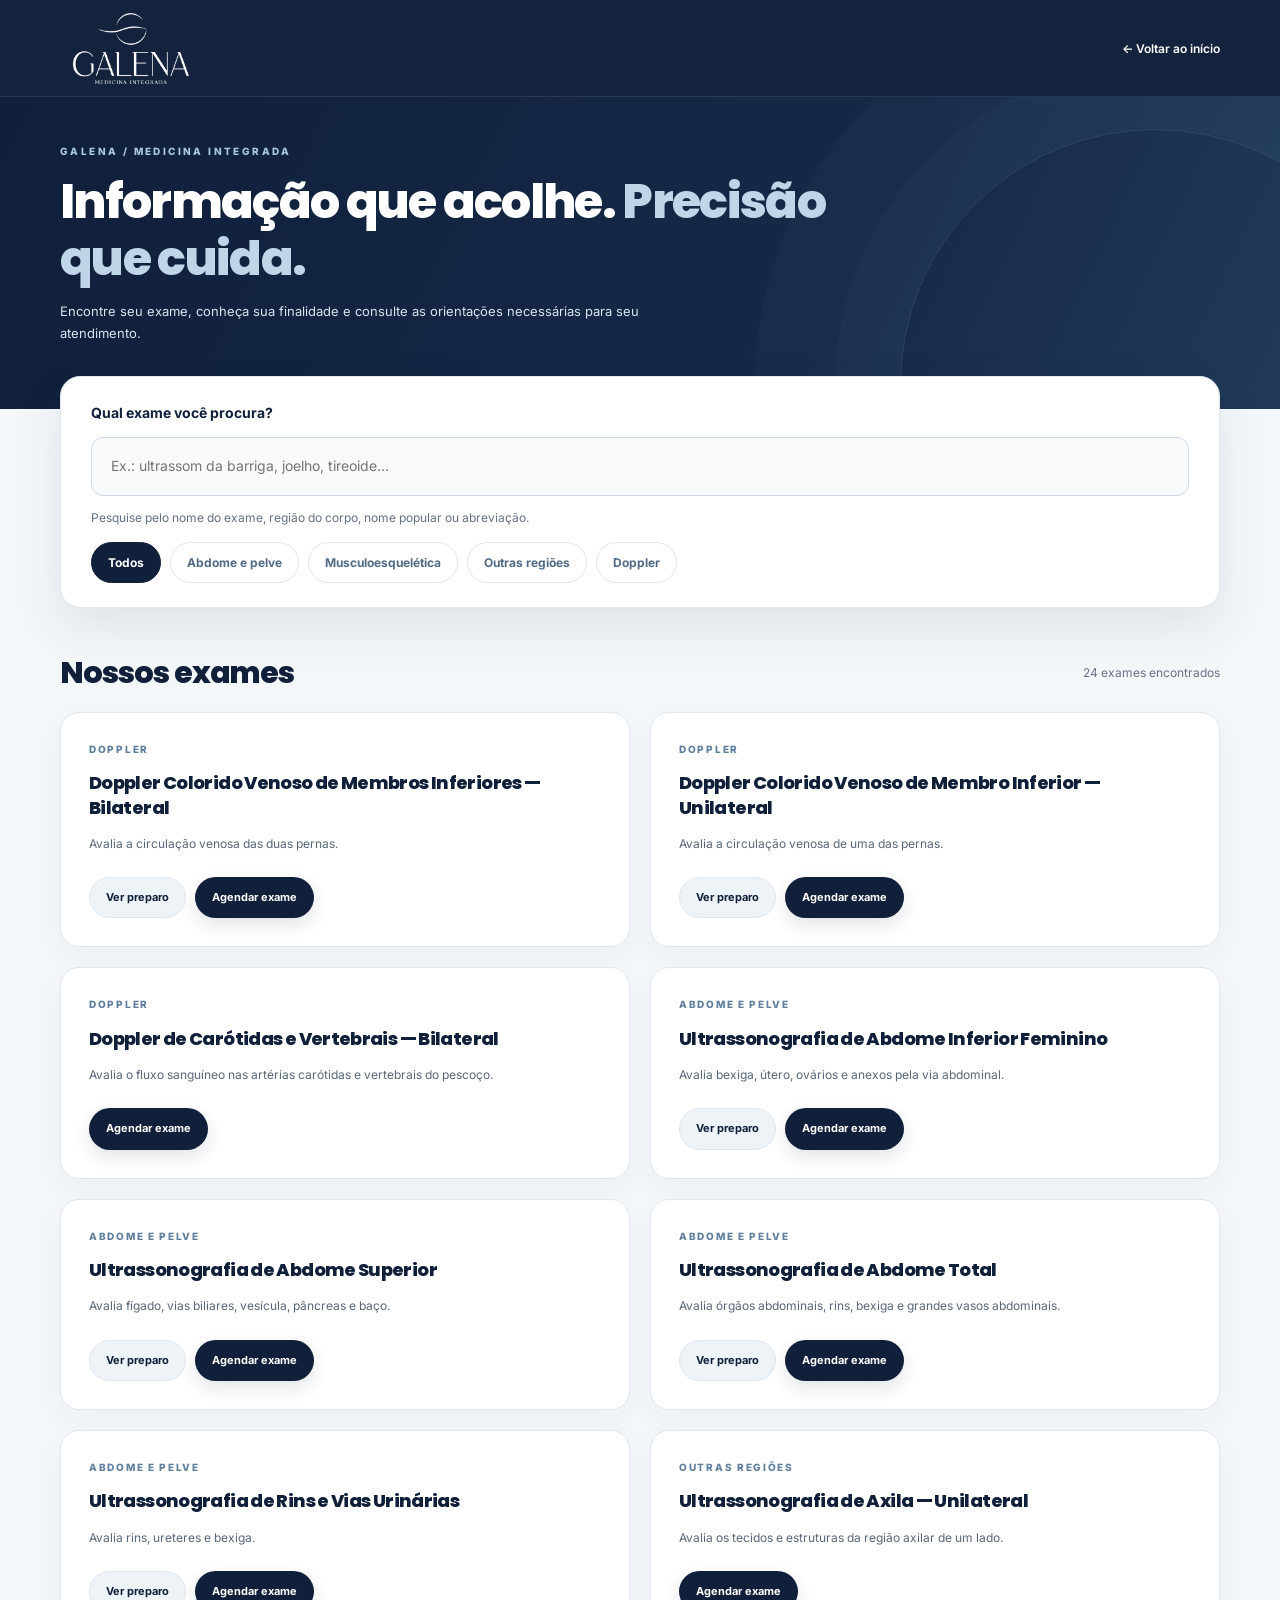
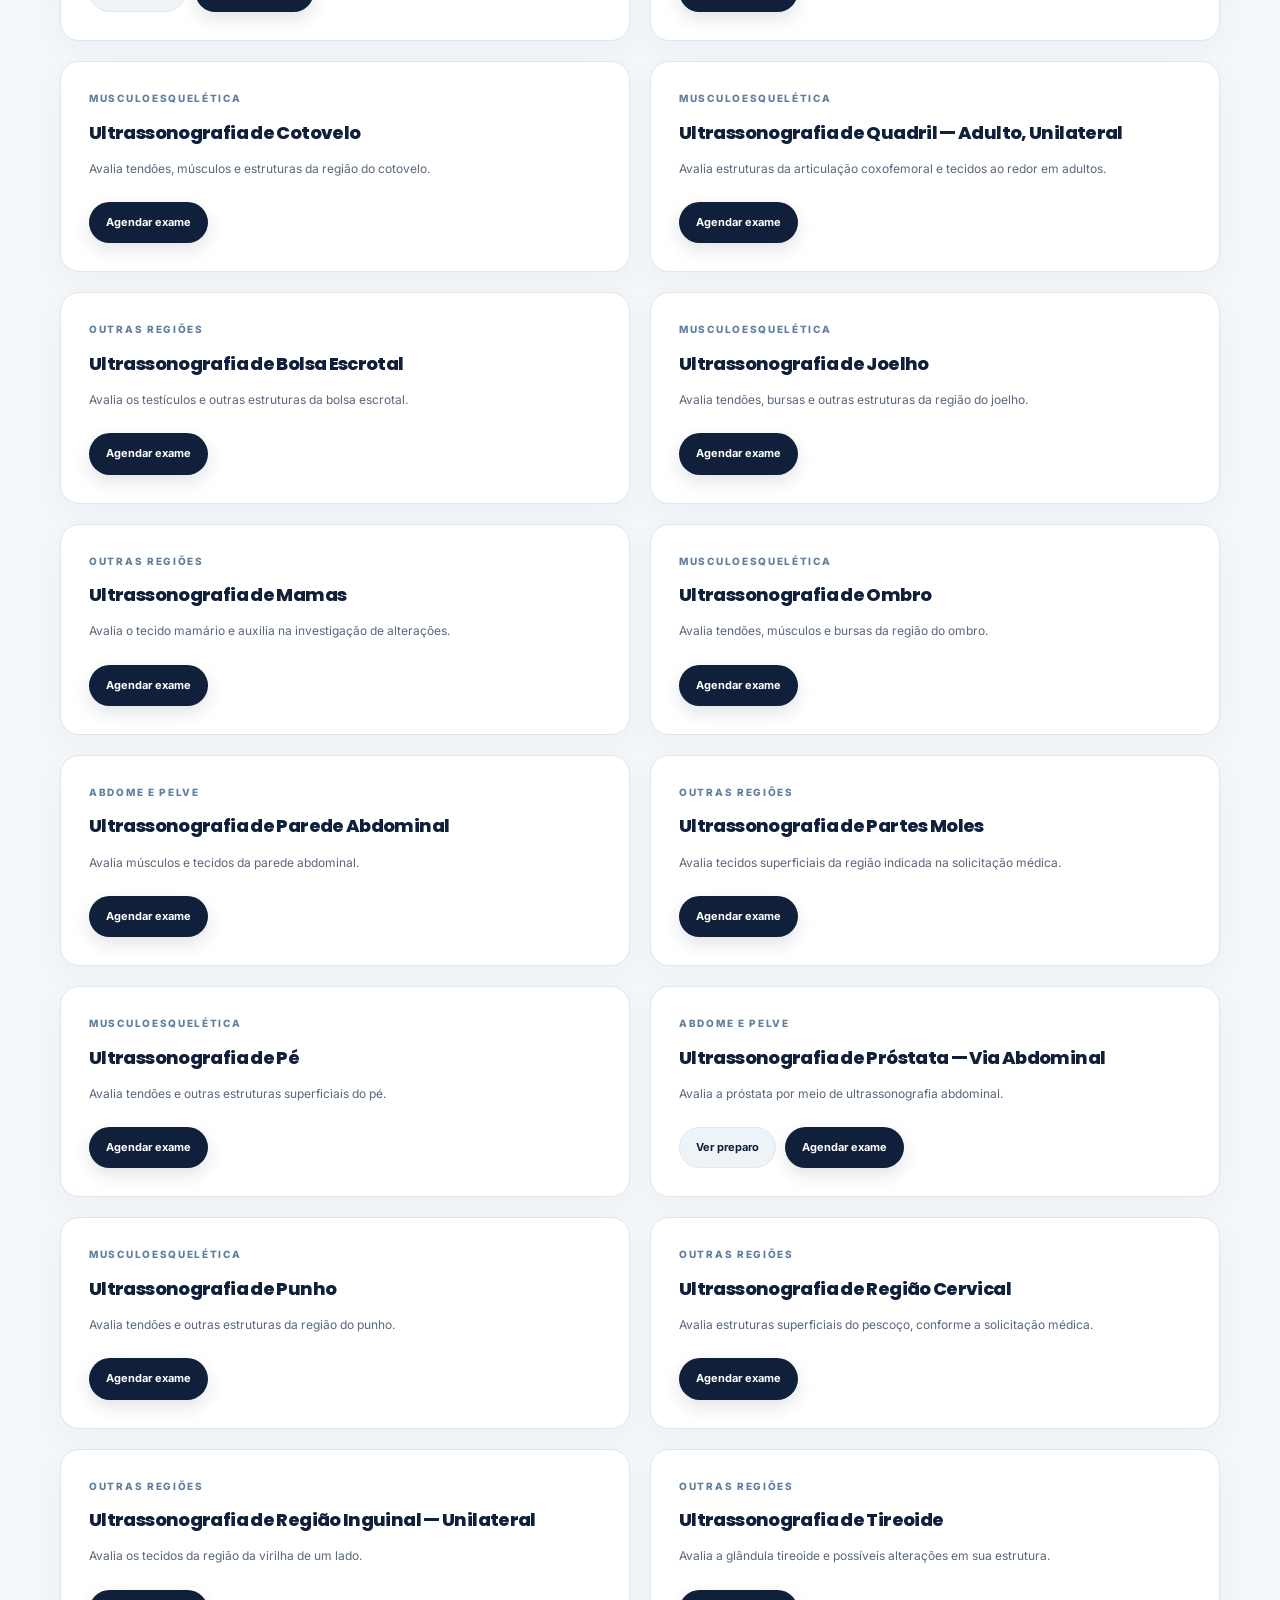
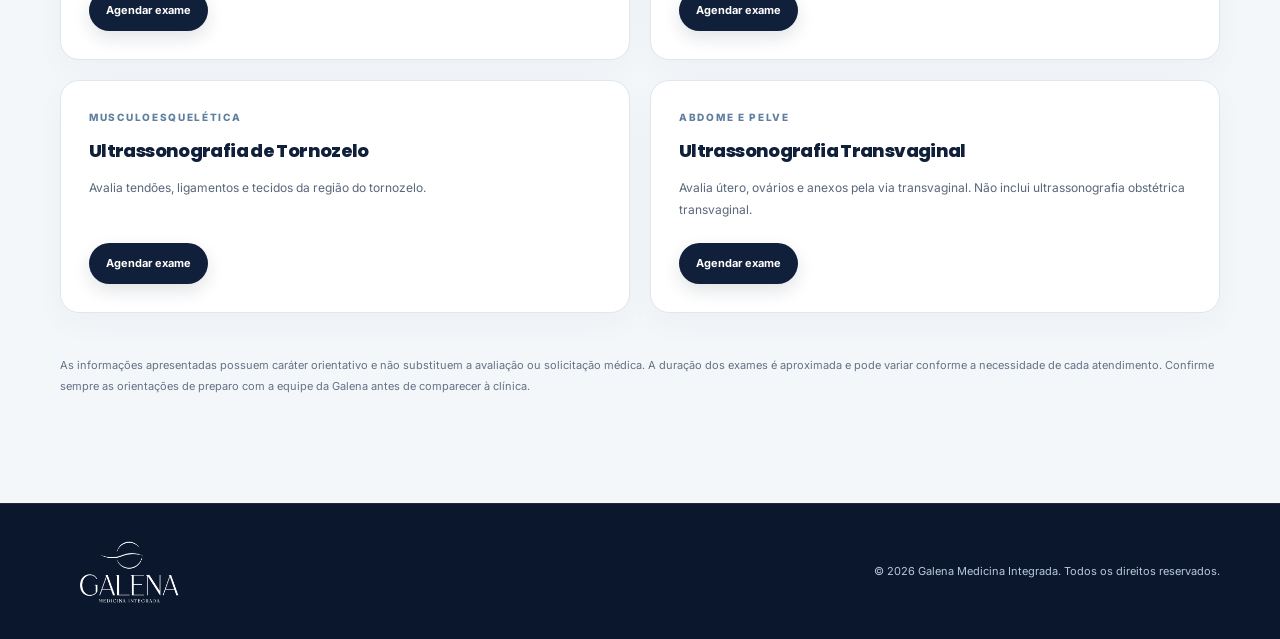
==== commit cc9f2cac: "Update exame.html" ====
--- a/exame.html
+++ b/exame.html
@@ -4,8 +4,11 @@
 <head>
   <meta charset="UTF-8">
   <meta name="viewport" content="width=device-width, initial-scale=1.0">
-  <meta name="description" content="Consulte exames, orientações e preparos da Galena Medicina Integrada.">
-  <title>Exames e Preparos | Galena Medicina Integrada</title>
+  
+<title>Exames de Ultrassonografia em Curitiba | Galena</title>
+
+<meta name="description" content="Consulte os exames de ultrassonografia realizados pela Galena em Curitiba. Confira orientações de preparo, informações dos exames e opções de agendamento.">
+
 
   <link rel="icon" type="image/png" href="favicon.png">
   <link rel="shortcut icon" href="favicon.png">
@@ -841,307 +844,294 @@
 
   <!-- JAVASCRIPT: CONTINUA NA PARTE 4 -->
 
-  <script>
-    "use strict";
-
-    const WHATSAPP = "5541991465346";
-    const categorias = [
-      "Todos",
-      "Abdome e pelve",
-      "Musculoesquelética",
-      "Outras regiões",
-      "Doppler"
-    ];
-
-    const exames = [
-
-      {
-        nome: "Ultrassonografia de Abdome Total",
-        categoria: "Abdome e pelve",
-        descricao: "Avalia órgãos abdominais, como fígado, vesícula, rins, baço, pâncreas e bexiga.",
-        duracao: "20 a 30 minutos",
-        termos: ["abdome", "barriga", "ultrassom abdominal", "usg abdome", "figado", "vesicula"],
-        preparo: "Geralmente é necessário jejum e bexiga cheia. Confirme com nossa equipe o tempo de jejum e a quantidade de água indicada para seu atendimento."
-      },
-      {
-        nome: "Ultrassonografia de Próstata",
-        categoria: "Abdome e pelve",
-        descricao: "Avalia a próstata e estruturas relacionadas, auxiliando na investigação de alterações urinárias.",
-        duracao: "15 a 25 minutos",
-        termos: ["prostata", "ultrassom da prostata", "usg prostata", "masculino"],
-        preparo: "Para o exame por via abdominal, geralmente é necessário estar com a bexiga cheia. Confirme as orientações com nossa equipe."
-      },
-      {
-        nome: "Ultrassonografia de Rins e Vias Urinárias",
-        categoria: "Abdome e pelve",
-        descricao: "Examina rins, bexiga e vias urinárias para investigar alterações estruturais e possíveis cálculos.",
-        duracao: "15 a 25 minutos",
-        termos: ["rins", "bexiga", "vias urinarias", "pedra no rim", "calculo renal", "renal"],
-        preparo: "Geralmente é necessário estar com a bexiga cheia. Confirme previamente a quantidade de água recomendada."
-      },
-      {
-        nome: "Ultrassonografia de Partes Moles",
-        categoria: "Outras regiões",
-        descricao: "Avalia tecidos superficiais, como músculos, tecido subcutâneo e regiões com nódulos ou alterações palpáveis.",
-        duracao: "15 a 25 minutos",
-        termos: ["partes moles", "nodulo", "caroco", "tecido subcutaneo", "lipoma", "cisto"],
-        preparo: "Normalmente não exige preparo específico. Informe à equipe qual região do corpo será examinada."
-      },
-      {
-        nome: "Ultrassonografia de Ombro",
-        categoria: "Musculoesquelética",
-        descricao: "Avalia tendões, músculos, bursas e outras estruturas do ombro.",
-        duracao: "15 a 25 minutos",
-        termos: ["ombro", "manguito rotador", "tendinite", "bursite", "dor no ombro"],
-        preparo: "Não costuma exigir preparo. Utilize roupas que facilitem a exposição do ombro."
-      },
-      {
-        nome: "Ultrassonografia de Quadril",
-        categoria: "Musculoesquelética",
-        descricao: "Avalia estruturas superficiais da articulação do quadril e tecidos ao redor.",
-        duracao: "15 a 25 minutos",
-        termos: ["quadril", "anca", "articulacao do quadril", "bursite trocanterica"],
-        preparo: "Não costuma exigir preparo. Prefira roupas confortáveis que facilitem o acesso à região."
-      },
-      {
-        nome: "Ultrassonografia de Tornozelo",
-        categoria: "Musculoesquelética",
-        descricao: "Examina tendões, ligamentos e tecidos superficiais do tornozelo.",
-        duracao: "15 a 25 minutos",
-        termos: ["tornozelo", "pe", "entorse", "ligamento", "tendao de aquiles"],
-        preparo: "Não costuma exigir preparo específico. Prefira roupas que permitam deixar o tornozelo descoberto."
-      },
-      {
-        nome: "Ultrassonografia de Joelho",
-        categoria: "Musculoesquelética",
-        descricao: "Avalia tendões, ligamentos superficiais, bursas e possíveis coleções líquidas no joelho.",
-        duracao: "15 a 25 minutos",
-        termos: ["joelho", "dor no joelho", "cisto de baker", "tendinite patelar"],
-        preparo: "Não costuma exigir preparo. Utilize roupas que facilitem a exposição do joelho."
-      },
-      {
-        nome: "Ultrassonografia de Punho",
-        categoria: "Musculoesquelética",
-        descricao: "Avalia tendões, nervos e outras estruturas superficiais do punho.",
-        duracao: "15 a 25 minutos",
-        termos: ["punho", "mao", "tunel do carpo", "cisto sinovial", "tendinite"],
-        preparo: "Não costuma exigir preparo específico. Retire acessórios da região, quando possível."
-      },
-      {
-        nome: "Ultrassonografia de Cotovelo",
-        categoria: "Musculoesquelética",
-        descricao: "Avalia tendões, músculos e estruturas superficiais próximas ao cotovelo.",
-        duracao: "15 a 25 minutos",
-        termos: ["cotovelo", "epicondilite", "tenista", "tendinite", "dor no cotovelo"],
-        preparo: "Não costuma exigir preparo. Prefira roupas que permitam deixar o cotovelo descoberto."
-      },
-      {
-        nome: "Ultrassonografia de Parede Abdominal",
-        categoria: "Abdome e pelve",
-        descricao: "Examina músculos e tecidos da parede abdominal, auxiliando na avaliação de hérnias e outras alterações.",
-        duracao: "15 a 25 minutos",
-        termos: ["parede abdominal", "hernia", "diastase", "musculo abdominal", "barriga"],
-        preparo: "Geralmente não exige jejum nem bexiga cheia. Confirme com nossa equipe se há alguma orientação específica."
-      },
-      {
-        nome: "Ultrassonografia de Região Inguinal",
-        categoria: "Outras regiões",
-        descricao: "Avalia a região da virilha, incluindo tecidos superficiais, linfonodos e possíveis hérnias.",
-        duracao: "15 a 25 minutos",
-        termos: ["inguinal", "virilha", "hernia inguinal", "linfonodos", "caroco na virilha"],
-        preparo: "Normalmente não exige preparo específico. Utilize roupas confortáveis."
-      },
-      {
-        nome: "Ultrassonografia Cervical",
-        categoria: "Outras regiões",
-        descricao: "Avalia estruturas superficiais do pescoço, como linfonodos e glândulas, conforme a solicitação médica.",
-        duracao: "15 a 25 minutos",
-        termos: ["cervical", "pescoco", "linfonodos cervicais", "ganglios", "caroco no pescoco"],
-        preparo: "Não costuma exigir preparo. Evite acessórios que dificultem o acesso ao pescoço."
-      },
-      {
-        nome: "Ultrassonografia de Mamas e Axilas",
-        categoria: "Outras regiões",
-        descricao: "Avalia o tecido mamário e as regiões axilares, auxiliando na investigação de nódulos e outras alterações.",
-        duracao: "20 a 30 minutos",
-        termos: ["mamas", "mama", "seios", "axilas", "ultrassom mamario", "nodulo mamario"],
-        preparo: "Não costuma exigir preparo específico. Leve exames anteriores, caso possua."
-      },
-      {
-        nome: "Ultrassonografia Transvaginal",
-        categoria: "Abdome e pelve",
-        descricao: "Avalia útero, endométrio e ovários por meio de uma sonda introduzida na vagina.",
-        duracao: "15 a 25 minutos",
-        termos: ["transvaginal", "endovaginal", "utero", "ovarios", "ultrassom ginecologico"],
-        preparo: "Geralmente é realizado com a bexiga vazia. Informe à equipe caso haja gestação ou alguma condição que exija cuidados específicos."
-      },
-      {
-        nome: "Ultrassonografia de Tireoide",
-        categoria: "Outras regiões",
-        descricao: "Avalia tamanho, estrutura e possíveis nódulos da glândula tireoide.",
-        duracao: "15 a 25 minutos",
-        termos: ["tireoide", "tireoides", "tiroide", "glandula", "nodulo na tireoide", "pescoco"],
-        preparo: "Não costuma exigir preparo específico. Evite colares e acessórios na região do pescoço."
-      },
-      {
-        nome: "Ultrassonografia Pélvica",
-        categoria: "Abdome e pelve",
-        descricao: "Avalia órgãos pélvicos por via abdominal, como útero, ovários e bexiga.",
-        duracao: "15 a 25 minutos",
-        termos: ["pelvica", "pelve", "utero", "ovarios", "ultrassom pelvico", "bexiga"],
-        preparo: "Geralmente é necessário estar com a bexiga cheia. Confirme com a equipe a quantidade de água e o horário recomendado."
-      },
-      {
-        nome: "Doppler de Tireoide",
-        categoria: "Doppler",
-        descricao: "Avalia a tireoide e o fluxo sanguíneo da glândula por meio do Doppler.",
-        duracao: "20 a 30 minutos",
-        termos: ["doppler tireoide", "doppler tiroide", "vascularizacao tireoide", "fluxo tireoide"],
-        preparo: "Não costuma exigir preparo específico. Evite acessórios na região do pescoço."
-      },
-      {
-        nome: "Doppler de Carótidas e Vertebrais",
-        categoria: "Doppler",
-        descricao: "Avalia o fluxo sanguíneo nas artérias carótidas e vertebrais do pescoço.",
-        duracao: "25 a 40 minutos",
-        termos: ["doppler carotidas", "carotidas", "vertebrais", "arterias do pescoco", "doppler cervical"],
-        preparo: "Geralmente não exige preparo específico. Utilize roupas que facilitem o acesso ao pescoço."
-      },
-      {
-        nome: "Doppler Venoso de Membros Inferiores",
-        categoria: "Doppler",
-        descricao: "Avalia a circulação venosa das pernas, auxiliando na investigação de trombose e insuficiência venosa.",
-        duracao: "30 a 50 minutos",
-        termos: ["doppler venoso", "doppler pernas", "membros inferiores", "mmii", "trombose", "varizes", "circulacao"],
-        preparo: "Geralmente não exige preparo específico. Prefira roupas confortáveis que facilitem a avaliação das pernas."
-      }
-    ];
-
-    // ELEMENTOS DA PÁGINA
-
-    const campoBusca = document.getElementById("busca");
-    const areaFiltros = document.getElementById("filtros");
-    const listaExames = document.getElementById("lista-exames");
-    const contador = document.getElementById("contador");
-
-    let categoriaAtual = "Todos";
-
-
-    // NORMALIZAÇÃO DE TEXTO
-    // Permite pesquisar sem acentos e sem diferenciar maiúsculas.
-
-    function normalizar(texto) {
-      return String(texto || "")
-        .normalize("NFD")
-        .replace(/[\u0300-\u036f]/g, "")
-        .toLowerCase()
-        .trim();
-    }
-
-
-    // SEGURANÇA PARA INSERÇÃO DE TEXTOS NO HTML
-
-    function escaparHTML(texto) {
-      return String(texto || "")
-        .replace(/&/g, "&amp;")
-        .replace(/</g, "&lt;")
-        .replace(/>/g, "&gt;")
-        .replace(/"/g, "&quot;")
-        .replace(/'/g, "&#039;");
-    }
-
-
-    // LINK PERSONALIZADO DO WHATSAPP
-
-    function linkWhatsApp(nomeExame) {
-      const mensagem =
-        "Olá! Vim pelo site da Galena e gostaria " +
-        "de informações sobre o exame: " +
-        nomeExame +
-        ". Poderiam me ajudar com o agendamento?";
-
-      return (
-        "https://wa.me/" +
-        WHATSAPP +
-        "?text=" +
-        encodeURIComponent(mensagem)
-      );
-    }
-
-
-    // CRIAÇÃO DOS FILTROS
-
-    function renderizarFiltros() {
-      areaFiltros.innerHTML = categorias.map(categoria => {
-        const ativo = categoria === categoriaAtual;
-
-        return `
-          <button
-            type="button"
-            class="filtro ${ativo ? "ativo" : ""}"
-            data-categoria="${escaparHTML(categoria)}"
-            aria-pressed="${ativo}"
-          >
-            ${escaparHTML(categoria)}
-          </button>
-        `;
-      }).join("");
-    }
-
-
-    // VERIFICA SE O EXAME CORRESPONDE À PESQUISA
-
-    function correspondeBusca(exame, pesquisa) {
-      if (!pesquisa) return true;
-
-      const conteudo = [
-        exame.nome,
-        exame.categoria,
-        exame.descricao,
-        ...(exame.termos || [])
-      ].join(" ");
-
-      return normalizar(conteudo).includes(pesquisa);
-    }
-
-
-    // CRIAÇÃO DOS CARTÕES DOS EXAMES
-
-    function criarCartao(exame, indice) {
-      const identificador = "preparo-" + indice;
+
+<script>
+  "use strict";
+
+  const WHATSAPP = "5541991465346";
+
+  const categorias = [
+    "Todos",
+    "Abdome e pelve",
+    "Musculoesquelética",
+    "Outras regiões",
+    "Doppler"
+  ];
+
+  // CATÁLOGO OFICIAL DA GALENA
+  // Sem valores e sem durações não confirmadas.
+
+  const exames = [
+    {
+      nome: "Doppler Colorido Venoso de Membros Inferiores — Bilateral",
+      categoria: "Doppler",
+      descricao: "Avalia a circulação venosa das duas pernas.",
+      termos: ["doppler", "venoso", "pernas", "membros inferiores", "bilateral", "mmii"],
+      preparo: "O paciente deverá vir de shorts ou bermuda por baixo da roupa para facilitar e otimizar o atendimento."
+    },
+    {
+      nome: "Doppler Colorido Venoso de Membro Inferior — Unilateral",
+      categoria: "Doppler",
+      descricao: "Avalia a circulação venosa de uma das pernas.",
+      termos: ["doppler", "venoso", "perna", "membro inferior", "unilateral", "mmii"],
+      preparo: "O paciente deverá vir de shorts ou bermuda por baixo da roupa para facilitar e otimizar o atendimento."
+    },
+    {
+      nome: "Doppler de Carótidas e Vertebrais — Bilateral",
+      categoria: "Doppler",
+      descricao: "Avalia o fluxo sanguíneo nas artérias carótidas e vertebrais do pescoço.",
+      termos: ["doppler", "carotidas", "vertebrais", "vasos cervicais", "arteriais", "pescoco"],
+      preparo: ""
+    },
+    {
+      nome: "Ultrassonografia de Abdome Inferior Feminino",
+      categoria: "Abdome e pelve",
+      descricao: "Avalia bexiga, útero, ovários e anexos pela via abdominal.",
+      termos: ["abdome inferior", "feminino", "pelvica", "pelve", "utero", "ovarios", "bexiga"],
+      preparo: "Bexiga cheia: beber 8 copos de água 2 horas antes do exame."
+    },
+    {
+      nome: "Ultrassonografia de Abdome Superior",
+      categoria: "Abdome e pelve",
+      descricao: "Avalia fígado, vias biliares, vesícula, pâncreas e baço.",
+      termos: ["abdome superior", "figado", "vesicula", "pancreas", "baco"],
+      preparo: "Bexiga cheia: beber 8 copos de água 2 horas antes do exame. Jejum de 8 horas (mínimo de 6 horas)."
+    },
+    {
+      nome: "Ultrassonografia de Abdome Total",
+      categoria: "Abdome e pelve",
+      descricao: "Avalia órgãos abdominais, rins, bexiga e grandes vasos abdominais.",
+      termos: ["abdome total", "barriga", "abdominal", "figado", "rins", "vesicula"],
+      preparo: "Bexiga cheia: beber 8 copos de água 2 horas antes do exame. Jejum de 8 horas (mínimo de 6 horas)."
+    },
+    {
+      nome: "Ultrassonografia de Rins e Vias Urinárias",
+      categoria: "Abdome e pelve",
+      descricao: "Avalia rins, ureteres e bexiga.",
+      termos: ["aparelho urinario", "rins", "ureteres", "bexiga", "renal"],
+      preparo: "Bexiga cheia: beber 8 copos de água 2 horas antes do exame."
+    },
+    {
+      nome: "Ultrassonografia de Axila — Unilateral",
+      categoria: "Outras regiões",
+      descricao: "Avalia os tecidos e estruturas da região axilar de um lado.",
+      termos: ["axila", "axilar", "unilateral", "linfonodos"],
+      preparo: ""
+    },
+    {
+      nome: "Ultrassonografia de Cotovelo",
+      categoria: "Musculoesquelética",
+      descricao: "Avalia tendões, músculos e estruturas da região do cotovelo.",
+      termos: ["cotovelo", "articulacao", "tendao", "epicondilite"],
+      preparo: ""
+    },
+    {
+      nome: "Ultrassonografia de Quadril — Adulto, Unilateral",
+      categoria: "Musculoesquelética",
+      descricao: "Avalia estruturas da articulação coxofemoral e tecidos ao redor em adultos.",
+      termos: ["quadril", "coxofemoral", "adulto", "unilateral", "articulacao"],
+      preparo: ""
+    },
+    {
+      nome: "Ultrassonografia de Bolsa Escrotal",
+      categoria: "Outras regiões",
+      descricao: "Avalia os testículos e outras estruturas da bolsa escrotal.",
+      termos: ["escroto", "bolsa escrotal", "testiculo", "testiculos"],
+      preparo: ""
+    },
+    {
+      nome: "Ultrassonografia de Joelho",
+      categoria: "Musculoesquelética",
+      descricao: "Avalia tendões, bursas e outras estruturas da região do joelho.",
+      termos: ["joelho", "articulacao", "cisto de baker"],
+      preparo: ""
+    },
+    {
+      nome: "Ultrassonografia de Mamas",
+      categoria: "Outras regiões",
+      descricao: "Avalia o tecido mamário e auxilia na investigação de alterações.",
+      termos: ["mama", "mamas", "seios", "mamaria"],
+      preparo: ""
+    },
+    {
+      nome: "Ultrassonografia de Ombro",
+      categoria: "Musculoesquelética",
+      descricao: "Avalia tendões, músculos e bursas da região do ombro.",
+      termos: ["ombro", "articulacao", "manguito rotador"],
+      preparo: ""
+    },
+    {
+      nome: "Ultrassonografia de Parede Abdominal",
+      categoria: "Abdome e pelve",
+      descricao: "Avalia músculos e tecidos da parede abdominal.",
+      termos: ["parede abdominal", "hernia", "diastase", "barriga"],
+      preparo: ""
+    },
+    {
+      nome: "Ultrassonografia de Partes Moles",
+      categoria: "Outras regiões",
+      descricao: "Avalia tecidos superficiais da região indicada na solicitação médica.",
+      termos: ["partes moles", "nodulo", "caroco", "subcutaneo"],
+      preparo: ""
+    },
+    {
+      nome: "Ultrassonografia de Pé",
+      categoria: "Musculoesquelética",
+      descricao: "Avalia tendões e outras estruturas superficiais do pé.",
+      termos: ["pe", "pes", "tendao"],
+      preparo: ""
+    },
+    {
+      nome: "Ultrassonografia de Próstata — Via Abdominal",
+      categoria: "Abdome e pelve",
+      descricao: "Avalia a próstata por meio de ultrassonografia abdominal.",
+      termos: ["prostata", "via abdominal", "masculino"],
+      preparo: "Bexiga cheia: beber 8 copos de água 2 horas antes do exame."
+    },
+    {
+      nome: "Ultrassonografia de Punho",
+      categoria: "Musculoesquelética",
+      descricao: "Avalia tendões e outras estruturas da região do punho.",
+      termos: ["punho", "mao", "articulacao", "tunel do carpo"],
+      preparo: ""
+    },
+    {
+      nome: "Ultrassonografia de Região Cervical",
+      categoria: "Outras regiões",
+      descricao: "Avalia estruturas superficiais do pescoço, conforme a solicitação médica.",
+      termos: ["regiao cervical", "pescoco", "linfonodos"],
+      preparo: ""
+    },
+    {
+      nome: "Ultrassonografia de Região Inguinal — Unilateral",
+      categoria: "Outras regiões",
+      descricao: "Avalia os tecidos da região da virilha de um lado.",
+      termos: ["inguinal", "virilha", "unilateral", "hernia"],
+      preparo: ""
+    },
+    {
+      nome: "Ultrassonografia de Tireoide",
+      categoria: "Outras regiões",
+      descricao: "Avalia a glândula tireoide e possíveis alterações em sua estrutura.",
+      termos: ["tireoide", "tiroide", "glandula", "pescoco"],
+      preparo: ""
+    },
+    {
+      nome: "Ultrassonografia de Tornozelo",
+      categoria: "Musculoesquelética",
+      descricao: "Avalia tendões, ligamentos e tecidos da região do tornozelo.",
+      termos: ["tornozelo", "articulacao", "entorse"],
+      preparo: ""
+    },
+    {
+      nome: "Ultrassonografia Transvaginal",
+      categoria: "Abdome e pelve",
+      descricao: "Avalia útero, ovários e anexos pela via transvaginal. Não inclui ultrassonografia obstétrica transvaginal.",
+      termos: ["transvaginal", "endovaginal", "utero", "ovarios", "ginecologico"],
+      preparo: ""
+    }
+  ];
+
+  const campoBusca = document.getElementById("busca");
+  const areaFiltros = document.getElementById("filtros");
+  const listaExames = document.getElementById("lista-exames");
+  const contador = document.getElementById("contador");
+
+  let categoriaAtual = "Todos";
+
+  function normalizar(texto) {
+    return String(texto || "")
+      .normalize("NFD")
+      .replace(/[\u0300-\u036f]/g, "")
+      .toLowerCase()
+      .trim();
+  }
+
+  function escaparHTML(texto) {
+    return String(texto || "")
+      .replace(/&/g, "&amp;")
+      .replace(/</g, "&lt;")
+      .replace(/>/g, "&gt;")
+      .replace(/"/g, "&quot;")
+      .replace(/'/g, "&#039;");
+  }
+
+  function linkWhatsApp(nomeExame) {
+    const mensagem =
+      "Olá! Vim pelo site da Galena e gostaria " +
+      "de informações sobre o exame: " +
+      nomeExame +
+      ". Poderiam me ajudar com o agendamento?";
+
+    return (
+      "https://wa.me/" +
+      WHATSAPP +
+      "?text=" +
+      encodeURIComponent(mensagem)
+    );
+  }
+
+  function renderizarFiltros() {
+    areaFiltros.innerHTML = categorias.map(categoria => {
+      const ativo = categoria === categoriaAtual;
 
       return `
-        <article class="cartao-exame">
-
-          <span class="categoria">
-            ${escaparHTML(exame.categoria)}
-          </span>
-
-          <h3>
-            ${escaparHTML(exame.nome)}
-          </h3>
-
-          <p class="descricao">
-            ${escaparHTML(exame.descricao)}
-          </p>
-
-          <p class="duracao">
-            Duração aproximada: ${escaparHTML(exame.duracao)}
-          </p>
-
+        <button
+          type="button"
+          class="filtro ${ativo ? "ativo" : ""}"
+          data-categoria="${escaparHTML(categoria)}"
+          aria-pressed="${ativo}"
+        >
+          ${escaparHTML(categoria)}
+        </button>
+      `;
+    }).join("");
+  }
+
+  function correspondeBusca(exame, pesquisa) {
+    if (!pesquisa) return true;
+
+    const conteudo = [
+      exame.nome,
+      exame.categoria,
+      exame.descricao,
+      ...(exame.termos || [])
+    ].join(" ");
+
+    return normalizar(conteudo).includes(pesquisa);
+  }
+
+  function criarCartao(exame, indice) {
+    const identificador = "preparo-" + indice;
+
+    return `
+      <article class="cartao-exame">
+
+        <span class="categoria">
+          ${escaparHTML(exame.categoria)}
+        </span>
+
+        <h3>
+          ${escaparHTML(exame.nome)}
+        </h3>
+
+        <p class="descricao">
+          ${escaparHTML(exame.descricao)}
+        </p>
+
+        ${exame.preparo ? `
           <div
             class="preparo"
             id="${identificador}"
           >
             <h4>Orientações de preparo</h4>
-
-            <p>
-              ${escaparHTML(exame.preparo)}
-            </p>
+            <p>${escaparHTML(exame.preparo)}</p>
           </div>
-
-          <div class="acoes">
-
+        ` : ""}
+
+        <div class="acoes">
+
+          ${exame.preparo ? `
             <button
               type="button"
               class="botao botao-secundario"
@@ -1151,123 +1141,98 @@
             >
               Ver preparo
             </button>
-
-            <a
-              class="botao botao-whatsapp"
-              href="${linkWhatsApp(exame.nome)}"
-              target="_blank"
-              rel="noopener noreferrer"
-              aria-label="Solicitar agendamento de ${escaparHTML(exame.nome)} pelo WhatsApp"
-            >
-              Agendar exame
-            </a>
-
-          </div>
-
-        </article>
+          ` : ""}
+
+          <a
+            class="botao botao-whatsapp"
+            href="${linkWhatsApp(exame.nome)}"
+            target="_blank"
+            rel="noopener noreferrer"
+            aria-label="Solicitar agendamento de ${escaparHTML(exame.nome)} pelo WhatsApp"
+          >
+            Agendar exame
+          </a>
+
+        </div>
+
+      </article>
+    `;
+  }
+
+  function renderizarExames() {
+    const pesquisa = normalizar(campoBusca.value);
+
+    const encontrados = exames
+      .map((exame, indice) => ({ ...exame, indice }))
+      .filter(exame => {
+        const correspondeCategoria =
+          categoriaAtual === "Todos" ||
+          exame.categoria === categoriaAtual;
+
+        return correspondeCategoria &&
+          correspondeBusca(exame, pesquisa);
+      });
+
+    contador.textContent =
+      encontrados.length === 1
+        ? "1 exame encontrado"
+        : encontrados.length + " exames encontrados";
+
+    if (encontrados.length === 0) {
+      listaExames.innerHTML = `
+        <div class="vazio">
+          <strong>Nenhum exame encontrado.</strong>
+          <p>
+            Tente pesquisar por outro nome,
+            região do corpo ou termo mais simples.
+          </p>
+          <p>
+            Se precisar, nossa equipe pode ajudar
+            a identificar o exame solicitado.
+          </p>
+        </div>
       `;
-    }
-
-
-    // RENDERIZAÇÃO DA LISTA
-
-    function renderizarExames() {
-      const pesquisa = normalizar(campoBusca.value);
-
-      const encontrados = exames
-        .map((exame, indice) => ({ ...exame, indice }))
-        .filter(exame => {
-          const correspondeCategoria =
-            categoriaAtual === "Todos" ||
-            exame.categoria === categoriaAtual;
-
-          return (
-            correspondeCategoria &&
-            correspondeBusca(exame, pesquisa)
-          );
-        });
-
-      contador.textContent =
-        encontrados.length === 1
-          ? "1 exame encontrado"
-          : encontrados.length + " exames encontrados";
-
-      if (encontrados.length === 0) {
-        listaExames.innerHTML = `
-          <div class="vazio">
-            <strong>Nenhum exame encontrado.</strong>
-            <p>
-              Tente pesquisar por outro nome,
-              região do corpo ou termo mais simples.
-            </p>
-            <p>
-              Se precisar, nossa equipe pode ajudar
-              a identificar o exame solicitado.
-            </p>
-          </div>
-        `;
-
-        return;
-      }
-
-      listaExames.innerHTML = encontrados
-        .map(exame => criarCartao(exame, exame.indice))
-        .join("");
-    }
-
-
-    // EVENTO DE PESQUISA
-
-    campoBusca.addEventListener("input", () => {
-      renderizarExames();
-    });
-
-
-    // EVENTO DOS FILTROS
-
-    areaFiltros.addEventListener("click", evento => {
-      const botao = evento.target.closest("[data-categoria]");
-
-      if (!botao) return;
-
-      categoriaAtual = botao.dataset.categoria;
-
-      renderizarFiltros();
-      renderizarExames();
-    });
-
-
-    // EVENTO DOS BOTÕES DE PREPARO
-
-    listaExames.addEventListener("click", evento => {
-      const botao = evento.target.closest("[data-preparo]");
-
-      if (!botao) return;
-
-      const identificador = botao.dataset.preparo;
-      const preparo = document.getElementById(identificador);
-
-      if (!preparo) return;
-
-      const aberto = preparo.classList.toggle("aberto");
-
-      botao.setAttribute(
-        "aria-expanded",
-        String(aberto)
-      );
-
-      botao.textContent = aberto
-        ? "Ocultar preparo"
-        : "Ver preparo";
-    });
-
-
-    // INICIALIZAÇÃO DA CENTRAL
-
+      return;
+    }
+
+    listaExames.innerHTML = encontrados
+      .map(exame => criarCartao(exame, exame.indice))
+      .join("");
+  }
+
+  campoBusca.addEventListener("input", () => {
+    renderizarExames();
+  });
+
+  areaFiltros.addEventListener("click", evento => {
+    const botao = evento.target.closest("[data-categoria]");
+    if (!botao) return;
+
+    categoriaAtual = botao.dataset.categoria;
     renderizarFiltros();
     renderizarExames();
-
-  </script>
+  });
+
+  listaExames.addEventListener("click", evento => {
+    const botao = evento.target.closest("[data-preparo]");
+    if (!botao) return;
+
+    const identificador = botao.dataset.preparo;
+    const preparo = document.getElementById(identificador);
+    if (!preparo) return;
+
+    const aberto = preparo.classList.toggle("aberto");
+
+    botao.setAttribute("aria-expanded", String(aberto));
+
+    botao.textContent = aberto
+      ? "Ocultar preparo"
+      : "Ver preparo";
+  });
+
+  renderizarFiltros();
+  renderizarExames();
+</script>
 
 </body>
 </html>
